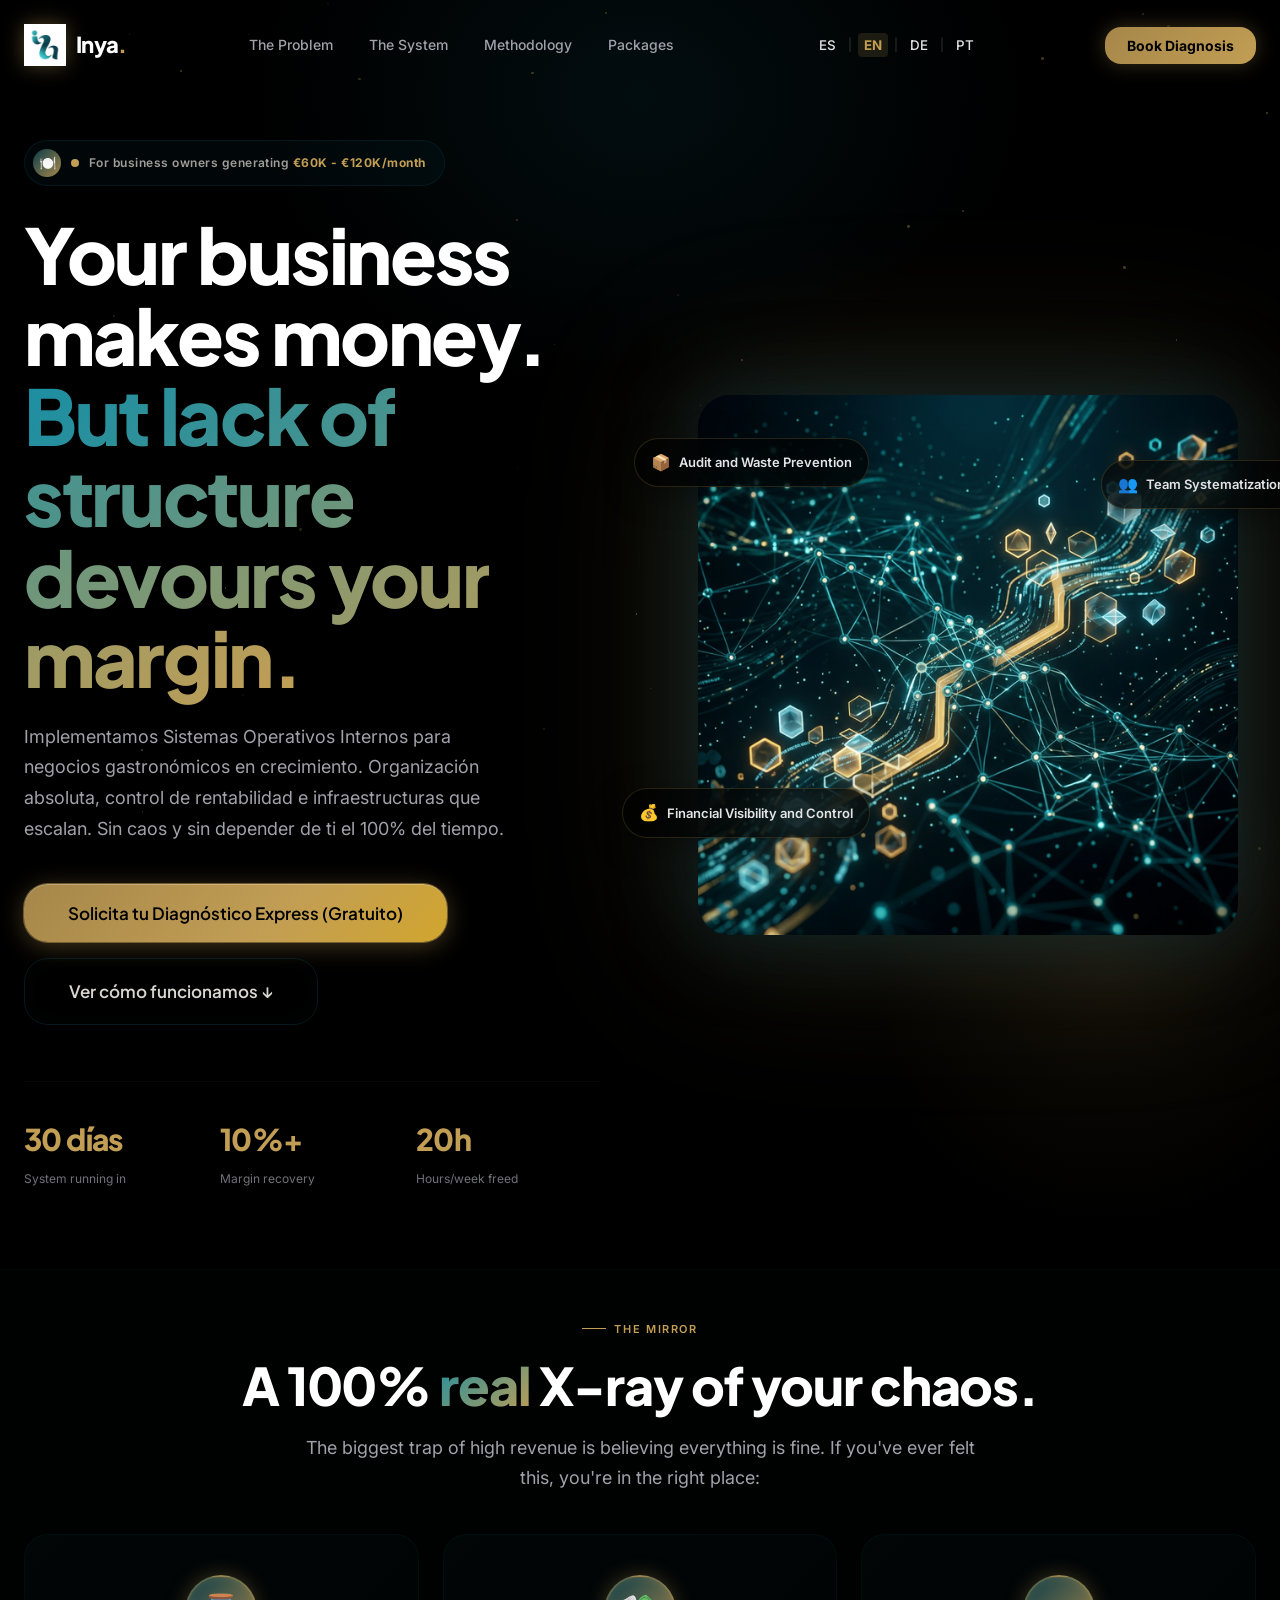
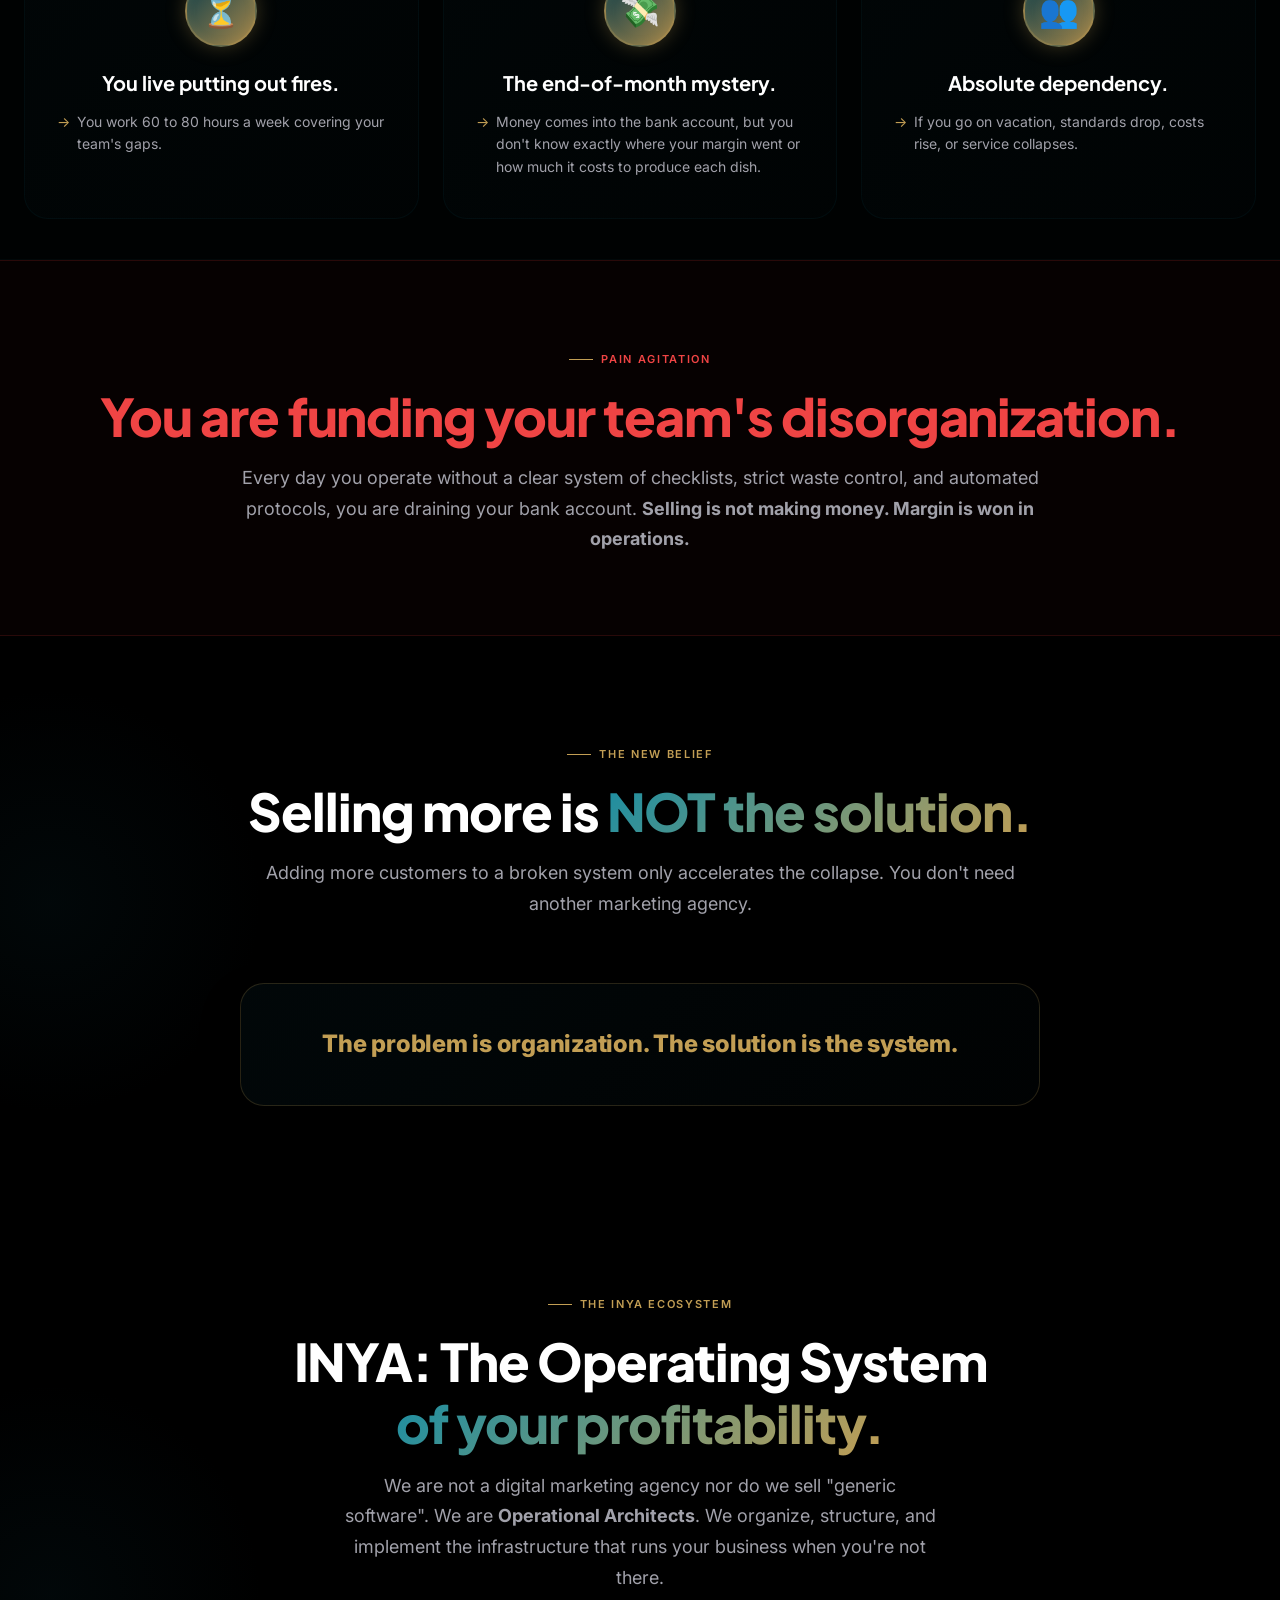
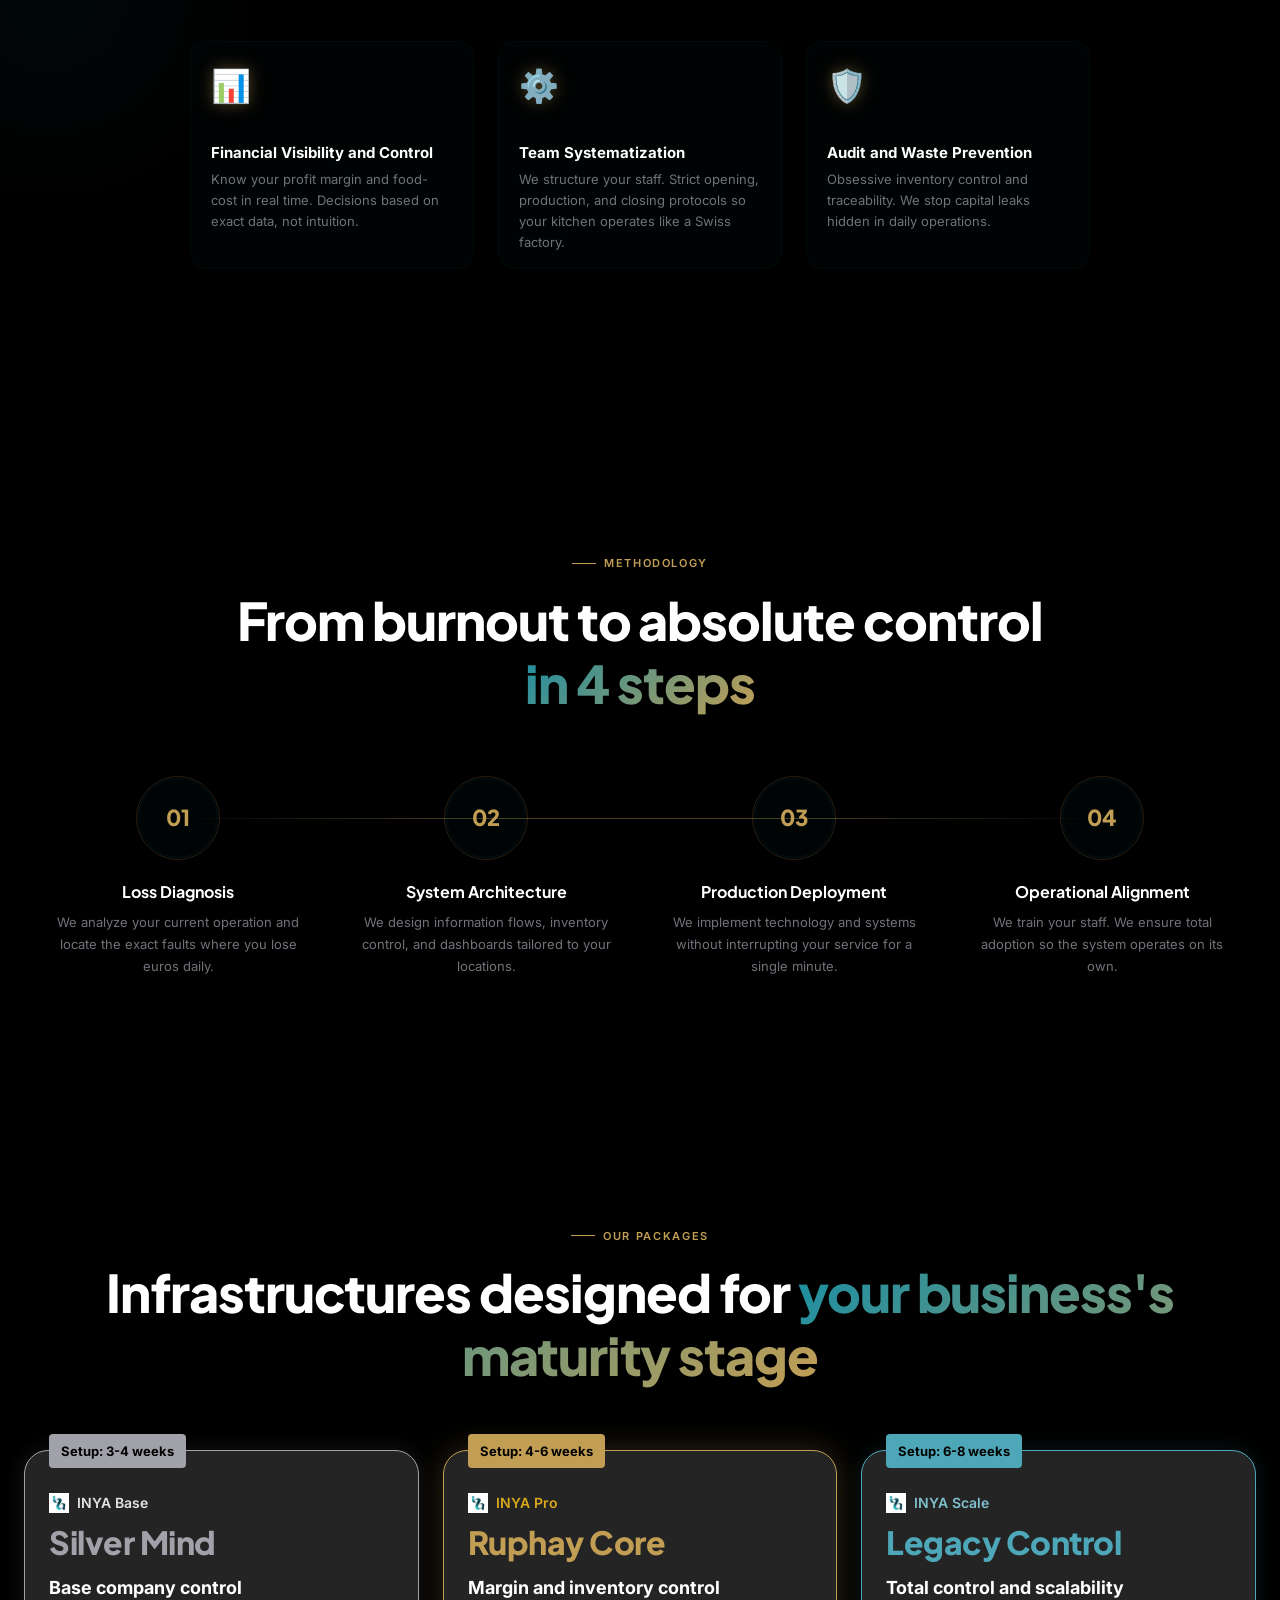
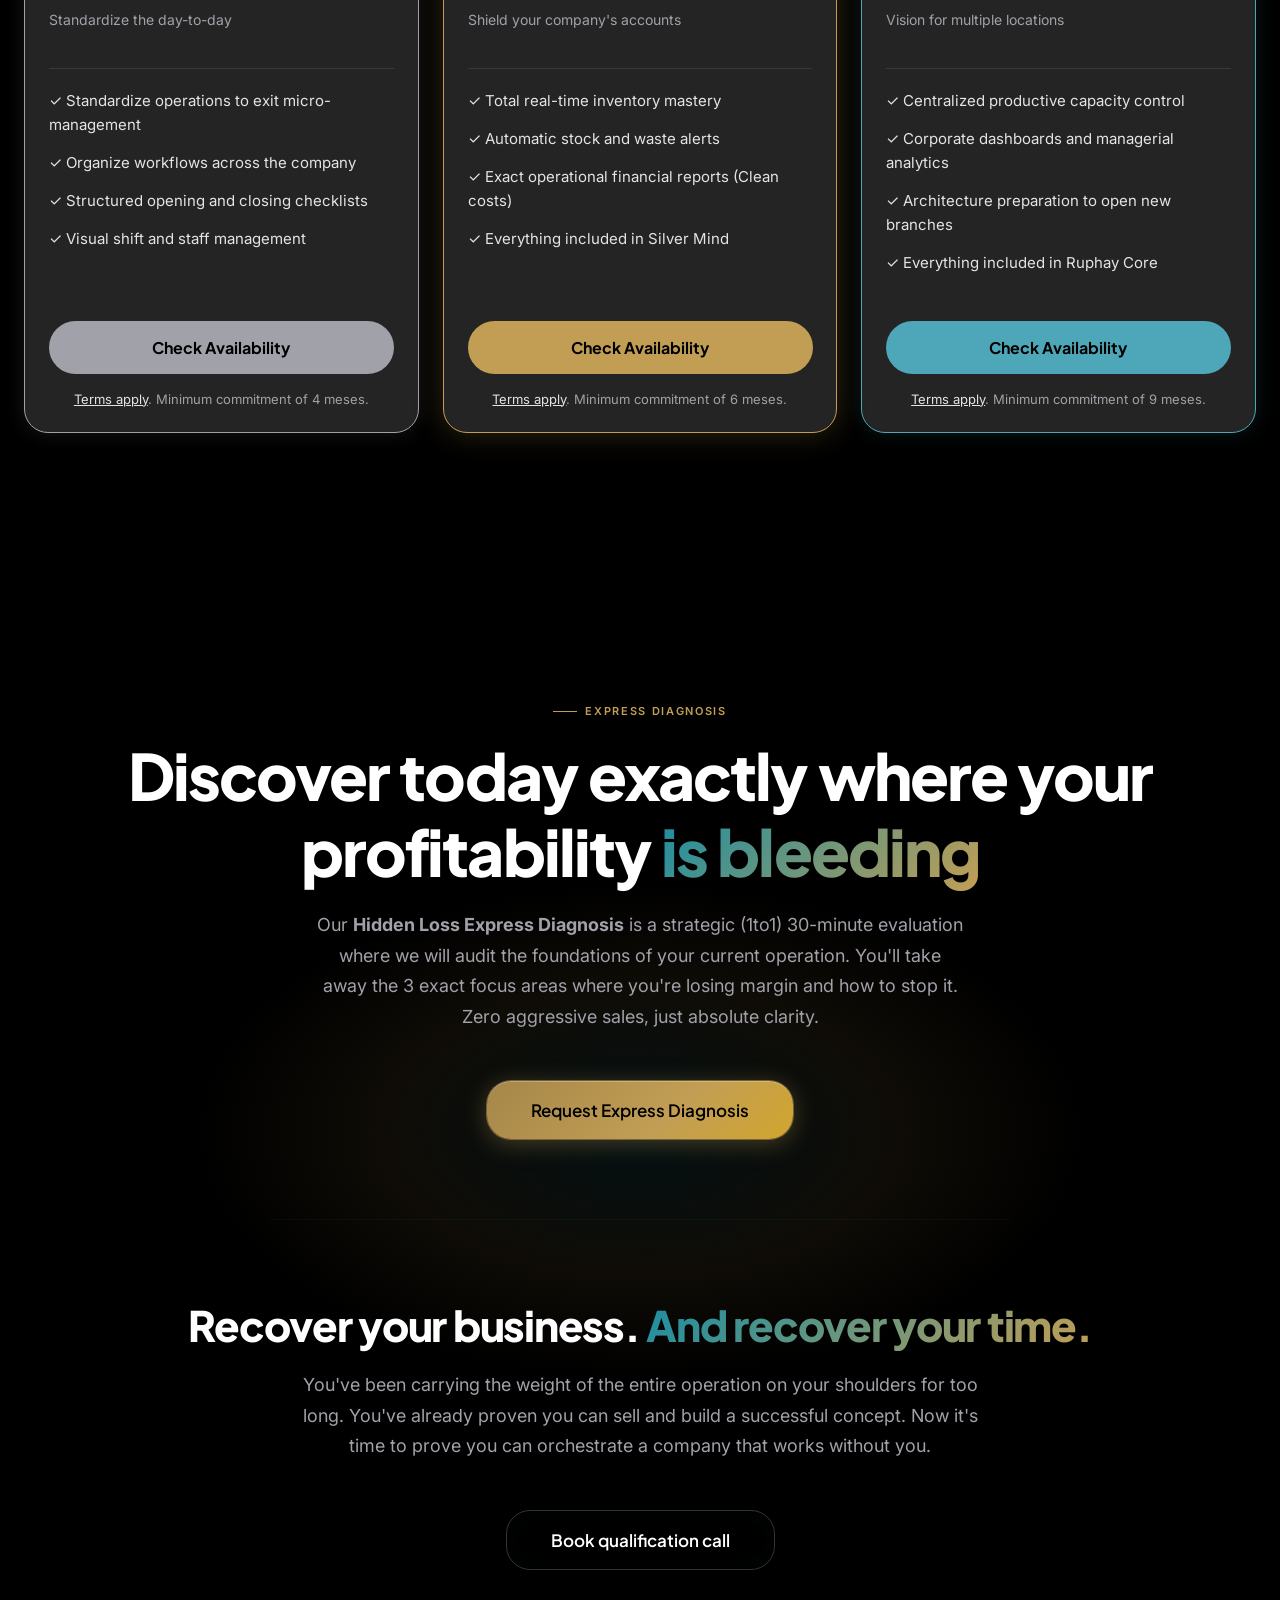
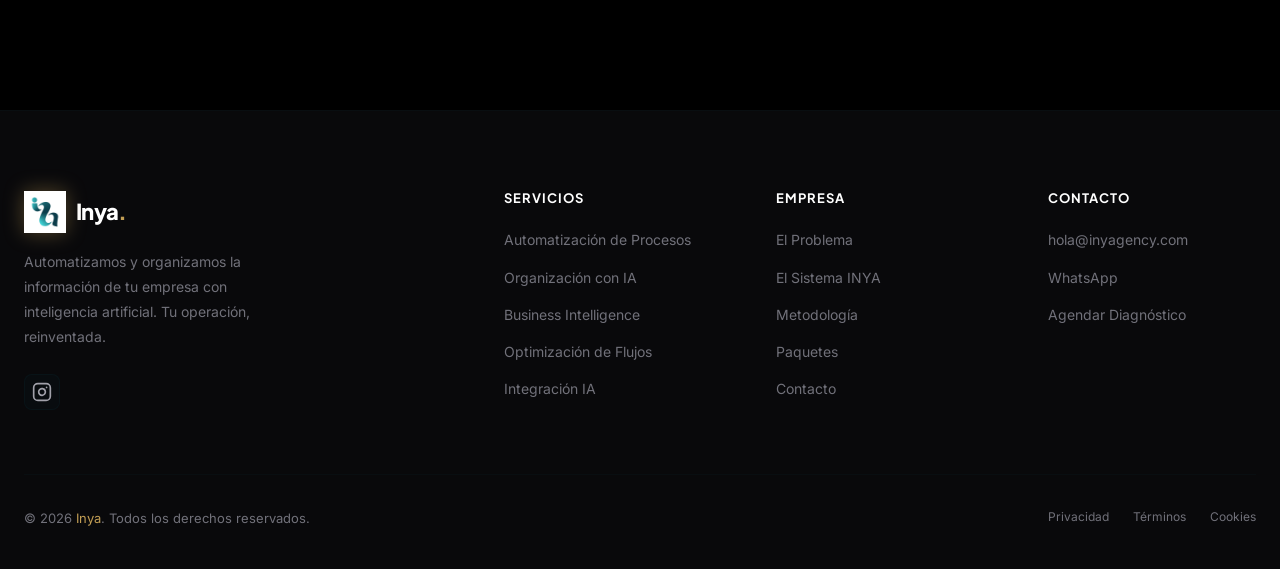
==== index.html @ a040e2f2 "Add files via upload" ====
<!DOCTYPE html>
<html lang="es">

<head>
  <meta charset="UTF-8" />
  <meta name="viewport" content="width=device-width, initial-scale=1.0" />
  <meta name="description"
    content="INYA — Sistemas operativos para negocios gastronómicos independientes en crecimiento. Control del margen, inventario y operación para restaurantes, dark kitchens y pequeñas fábricas gastronómicas." />
  <meta name="keywords"
    content="sistemas operativos, restaurante, dark kitchen, control de margen, inventario, operación gastronómica, INYA" />
  <title>INYA — Sistemas Operativos para Negocios Gastronómicos</title>

  <!-- Preconnect fonts -->
  <link rel="preconnect" href="https://fonts.googleapis.com" />
  <link rel="preconnect" href="https://fonts.gstatic.com" crossorigin />
  <link rel="stylesheet" href="styles.css" />

  <!-- Favicon placeholder -->
  <link rel="icon" href="images/logo.png" type="image/png" />
  <script src="translations.js"></script>
</head>

<body>

  <!-- ============================================================
       PARTICLES CONTAINER
       ============================================================ -->
  <div class="particles-container" id="particles" aria-hidden="true"></div>

  <!-- ============================================================
       NAVBAR
       ============================================================ -->
  <nav class="navbar" id="navbar" role="navigation" aria-label="Navegación principal">
    <div class="container nav-inner">

      <!-- Logo -->
      <a href="#hero" class="nav-logo" aria-label="Inya inicio">
        <img src="images/logo.png" alt="Inya logo" height="42" />
        <span class="nav-logo-text">Inya<span>.</span></span>
      </a>

      <!-- Desktop links -->
      <ul class="nav-links" role="list">
        <li><a href="#para-quien" class="nav-link" data-i18n="nav_problem">El Problema</a></li>
        <li><a href="#solucion" class="nav-link" data-i18n="nav_system">El Sistema</a></li>
        <li><a href="#proceso" class="nav-link" data-i18n="nav_method">Metodología</a></li>
        <li><a href="#servicios" class="nav-link" data-i18n="nav_packs">Paquetes</a></li>
      </ul>

      <!-- Language Toggle -->
      <div class="lang-toggle" id="langToggle" aria-label="Cambiar idioma">
        <button class="lang-btn active" id="lang-es" onclick="setLang('es')">ES</button>
        <span class="lang-sep">|</span>
        <button class="lang-btn" id="lang-en" onclick="setLang('en')">EN</button>
        <span class="lang-sep">|</span>
        <button class="lang-btn" id="lang-de" onclick="setLang('de')">DE</button>
        <span class="lang-sep">|</span>
        <button class="lang-btn" id="lang-pt" onclick="setLang('pt')">PT</button>
      </div>

      <button onclick="openModal()" class="nav-cta" id="nav-cta-btn" data-i18n="nav_cta">Agendar Diagnóstico</button>

      <!-- Hamburger -->
      <button class="hamburger" id="hamburger" aria-label="Abrir menú" aria-expanded="false">
        <span></span>
        <span></span>
        <span></span>
      </button>

    </div>
  </nav>

  <!-- Mobile menu -->
  <div class="mobile-menu" id="mobileMenu" role="dialog" aria-label="Menú móvil">
    <a href="#para-quien" class="nav-link" onclick="closeMobileMenu()" data-i18n="nav_problem">El Problema</a>
    <a href="#solucion" class="nav-link" onclick="closeMobileMenu()" data-i18n="nav_system">El Sistema</a>
    <a href="#proceso" class="nav-link" onclick="closeMobileMenu()" data-i18n="nav_method">Metodología</a>
    <a href="#servicios" class="nav-link" onclick="closeMobileMenu()" data-i18n="nav_packs">Paquetes</a>
    <div class="lang-toggle-mobile" style="display: flex; gap: 10px; margin-bottom: 20px;">
        <button class="lang-btn active" onclick="setLang('es')">ES</button>
        <button class="lang-btn" onclick="setLang('en')">EN</button>
        <button class="lang-btn" onclick="setLang('de')">DE</button>
        <button class="lang-btn" onclick="setLang('pt')">PT</button>
    </div>
    <a href="#contacto" class="btn btn-primary btn-lg" onclick="closeMobileMenu()" data-i18n="nav_cta">Agendar Diagnóstico</a>
  </div>

  <!-- ============================================================
       HERO SECTION
       ============================================================ -->
  <section class="hero" id="hero" aria-label="Sección principal">
    <div class="container">
      <div class="hero-grid">

        <!-- Left: copy -->
        <div class="hero-content">

          <!-- Badge -->
          <div class="hero-badge">
            <span class="hero-badge-icon">🍽️</span>
            <span class="hero-badge-dot"></span>
            <span class="hero-badge-text" data-i18n="hero_badge">Para dueños de empresas facturando <strong>60K€ - 120K€/mes</strong></span>
          </div>

          <!-- Title -->
          <h1 class="hero-title" data-i18n="hero_title">
            Tu empresa factura bien.<br />
            <span class="gradient-text">Pero la falta de estructura se devora tu margen.</span>
          </h1>

          <!-- Subtitle -->
          <p class="hero-subtitle" data-i18n="hero_subtitle">
            Implementamos Sistemas Operativos Internos para negocios gastronómicos en crecimiento. Organización absoluta, control de rentabilidad e infraestructuras que escalan. Sin caos y sin depender de ti el 100% del tiempo.
          </p>

          <!-- CTAs -->
          <div class="hero-cta-group">
            <button onclick="openModal()" class="btn btn-primary btn-lg" id="hero-cta-main" data-i18n="hero_cta_main">
              Solicita tu Diagnóstico Express (Gratuito)
            </button>
            <a href="#proceso" class="btn btn-outline btn-lg" id="hero-cta-sec" data-i18n="hero_cta_sec">
              Ver cómo funcionamos ↓
            </a>
          </div>

          <!-- Stats -->
          <div class="hero-stats">
            <div class="hero-stat">
              <span class="hero-stat-value">
                <span class="counter" data-target="30">0</span><span> días</span>
              </span>
              <span class="hero-stat-label" data-i18n="stat_1">Sistema funcionando</span>
            </div>
            <div class="hero-stat">
              <span class="hero-stat-value">
                <span class="counter" data-target="10">0</span><span class="accent">%+</span>
              </span>
              <span class="hero-stat-label" data-i18n="stat_2">Recuperación de margen</span>
            </div>
            <div class="hero-stat">
              <span class="hero-stat-value">
                <span class="counter" data-target="20">0</span><span>h</span>
              </span>
              <span class="hero-stat-label" data-i18n="stat_3">Horas/semana liberadas</span>
            </div>
          </div>

        </div>

        <!-- Right: visual -->
        <div class="hero-visual" aria-hidden="true">
          <div class="orbit-ring">
            <div class="orbit-dot"></div>
          </div>
          <img src="images/hero_visual.png" alt="INYA sistemas gastronómicos" class="hero-img" width="540" height="540" />
          <!-- Floating chips -->
          <div class="hero-chip chip-1">
            <span class="hero-chip-icon">📦</span>
            <span data-i18n="sol_feat_3_title">Auditoría y Freno de Mermas</span>
          </div>
          <div class="hero-chip chip-2">
            <span class="hero-chip-icon">💰</span>
            <span data-i18n="sol_feat_1_title">Visibilidad y Control Financiero</span>
          </div>
          <div class="hero-chip chip-3">
            <span class="hero-chip-icon">👥</span>
            <span data-i18n="sol_feat_2_title">Sistematización de Equipos</span>
          </div>
        </div>

      </div>
    </div>
  </section>

  <!-- ============================================================
       EL ESPEJO (Problema Real)
       ============================================================ -->
  <section class="proof-strip para-quien" id="para-quien" aria-label="El problema real">
    <div class="container">
      <div class="section-header reveal" style="margin-bottom:2rem">
        <span class="section-label" data-i18n="problem_label">El Espejo</span>
        <h2 class="section-title" data-i18n="problem_title">La radiografía de tu caos 100% <span class="gradient-text">real.</span></h2>
        <p class="section-subtitle" style="margin: 0 auto; max-width: 700px;" data-i18n="problem_desc">
          La mayor trampa de tener ingresos altos es creer que todo va bien. Si alguna vez has sentido esto, estás en el lugar correcto:
        </p>
      </div>
      <div class="who-grid">
        <div class="who-card reveal">
          <div class="who-card-icon">⏳</div>
          <h3 data-i18n="problem_bullet_1_title">Vives apagando incendios.</h3>
          <ul class="who-list">
            <li data-i18n="problem_bullet_1_desc">Trabajas entre 60 y 80 horas semanales cubriendo los huecos de tu equipo.</li>
          </ul>
        </div>
        <div class="who-card reveal">
          <div class="who-card-icon">💸</div>
          <h3 data-i18n="problem_bullet_2_title">El misterio de fin de mes.</h3>
          <ul class="who-list">
            <li data-i18n="problem_bullet_2_desc">La cuenta del banco entra dinero, pero no sabes exactamente dónde quedó tu margen o cuánto te cuesta producir cada plato.</li>
          </ul>
        </div>
        <div class="who-card reveal">
          <div class="who-card-icon">👥</div>
          <h3 data-i18n="problem_bullet_3_title">Dependencia absoluta.</h3>
          <ul class="who-list">
            <li data-i18n="problem_bullet_3_desc">Si te vas de vacaciones, el estándar cae, los costes suben o el servicio colapsa.</li>
          </ul>
        </div>
      </div>
    </div>
  </section>

  <!-- ============================================================
       AGITACIÓN DEL DOLOR
       ============================================================ -->
  <section class="proof-strip" style="background: rgba(40,10,10,0.15); border-top: 1px solid rgba(180,40,40,0.2); border-bottom: 1px solid rgba(180,40,40,0.2); padding: 80px 0;" aria-label="El costo del caos">
    <div class="container">
      <div class="section-header reveal" style="margin-bottom:0">
        <span class="section-label" style="color: #ef4444; border-color: #ef4444;" data-i18n="agitation_label">Agitación del Dolor</span>
        <h2 class="section-title" style="color: #ef4444;" data-i18n="agitation_title">Estás financiando la desorganización de tu equipo.</h2>
        <p class="section-subtitle" style="margin: 0 auto; max-width: 800px; color: var(--text-tertiary);" data-i18n="agitation_desc">
          Cada día que operas sin un sistema claro de check-lists, sin control estricto de mermas y sin protocolos automatizados, estás drenando tu cuenta bancaria. <strong>Vender no es ganar dinero. El margen se gana en la operación.</strong>
        </p>
      </div>
    </div>
  </section>

  <!-- ============================================================
       LA NUEVA CREENCIA
       ============================================================ -->
  <section class="about" style="padding: 100px 0 60px;" aria-label="El cambio de paradigma">
    <div class="container">
      <div class="section-header reveal">
        <span class="section-label" data-i18n="belief_label">La Nueva Creencia</span>
        <h2 class="section-title" data-i18n="belief_title">Vender más <span class="gradient-text">NO es la solución.</span></h2>
        <p class="section-subtitle" style="margin: 0 auto; max-width: 800px;" data-i18n="belief_desc">
          Añadir más clientes a un sistema roto solo acelera el colapso. No necesitas otra agencia de marketing.
        </p>
      </div>
      <div class="reveal" style="background: linear-gradient(135deg, rgba(var(--primary-rgb), 0.12) 0%, rgba(var(--primary-rgb), 0.04) 100%); border: 1px solid rgba(var(--gold-rgb), 0.2); border-radius: var(--radius-lg); padding: 40px; text-align: center; max-width: 800px; margin: 0 auto; box-shadow: 0 20px 40px rgba(0,0,0,0.3);">
        <p style="font-size: 24px; font-weight: 800; color: var(--gold-500); letter-spacing: -0.01em;" data-i18n="belief_highlight">El problema es la organización. La solución es el sistema.</p>
      </div>
    </div>
  </section>

  <!-- ============================================================
       LA SOLUCIÓN (INYA)
       ============================================================ -->
  <section class="about" id="solucion" aria-label="Nuestra solución">
    <div class="container">
      <div class="about-grid" style="grid-template-columns: 1fr;">
        <div class="about-content" style="max-width: 900px; margin: 0 auto; text-align: center;">
          <span class="section-label reveal" style="justify-content: center;" data-i18n="sol_label">El Ecosistema Inya</span>
          <h2 class="section-title reveal" data-i18n="sol_title">INYA: El Sistema Operativo<br><span class="gradient-text">de tu rentabilidad.</span></h2>
          <p class="section-subtitle reveal" style="margin: 0 auto 48px;" data-i18n="sol_sub">
            No somos una agencia de marketing digital ni vendemos "software genérico". Somos <strong>Arquitectos Operativos</strong>. Organizamos, estructuramos e implementamos la infraestructura que dirige tu negocio cuando tú no estás.
          </p>

          <div class="about-features reveal">
            <div class="about-feature" style="flex-direction: column; align-items: flex-start; justify-content: flex-start;">
              <span class="about-feature-icon" style="font-size: 32px; margin-bottom: 12px;">📊</span>
              <div>
                <span class="about-feature-title" data-i18n="sol_feat_1_title">Visibilidad y Control Financiero</span>
                <span class="about-feature-text" data-i18n="sol_feat_1_desc">Conoce tu margen de rentabilidad y costes de food-cost en tiempo real. Decisiones basadas en datos exactos, no en intuición.</span>
              </div>
            </div>
            <div class="about-feature" style="flex-direction: column; align-items: flex-start; justify-content: flex-start;">
              <span class="about-feature-icon" style="font-size: 32px; margin-bottom: 12px;">⚙️</span>
              <div>
                <span class="about-feature-title" data-i18n="sol_feat_2_title">Sistematización de Equipos</span>
                <span class="about-feature-text" data-i18n="sol_feat_2_desc">Estructuramos a tu personal. Protocolos estrictos de apertura, producción y cierre para que tu cocina opere como una fábrica Suiza.</span>
              </div>
            </div>
            <div class="about-feature" style="flex-direction: column; align-items: flex-start; justify-content: flex-start;">
              <span class="about-feature-icon" style="font-size: 32px; margin-bottom: 12px;">🛡️</span>
              <div>
                <span class="about-feature-title" data-i18n="sol_feat_3_title">Auditoría y Freno de Mermas</span>
                <span class="about-feature-text" data-i18n="sol_feat_3_desc">Control obsesivo de inventarios y trazabilidad. Detenemos las fugas de capital ocultas en la operativa diaria.</span>
              </div>
            </div>
          </div>
        </div>
      </div>
    </div>
  </section>

  <!-- ============================================================
       PROCESS — How It Works
       ============================================================ -->
  <section class="process-section" id="proceso" aria-label="Nuestro proceso">
    <div class="container">
      <div class="section-header reveal">
        <span class="section-label" data-i18n="meth_label">Metodología</span>
        <h2 class="section-title" data-i18n="meth_title">Del desgaste al control absoluto<br /><span class="gradient-text">en 4 pasos</span></h2>
      </div>

      <div class="process-steps">
        <div class="process-step reveal">
          <div class="step-number">01</div>
          <h3 class="step-title" data-i18n="meth_step_1_title">Diagnóstico de Pérdida</h3>
          <p class="step-desc" data-i18n="meth_step_1_desc">Analizamos tu operación actual y localizamos las fallas exactas donde pierdes euros diarios.</p>
        </div>
        <div class="process-step reveal">
          <div class="step-number">02</div>
          <h3 class="step-title" data-i18n="meth_step_2_title">Arquitectura de Sistemas</h3>
          <p class="step-desc" data-i18n="meth_step_2_desc">Diseñamos los flujos de información, control de inventario y cuadros de mando adaptados a tus locales.</p>
        </div>
        <div class="process-step reveal">
          <div class="step-number">03</div>
          <h3 class="step-title" data-i18n="meth_step_3_title">Despliegue en Producción</h3>
          <p class="step-desc" data-i18n="meth_step_3_desc">Implementamos la tecnología y los sistemas sin interrumpir tu servicio ni un solo minuto.</p>
        </div>
        <div class="process-step reveal">
          <div class="step-number">04</div>
          <h3 class="step-title" data-i18n="meth_step_4_title">Alineamiento Operativo</h3>
          <p class="step-desc" data-i18n="meth_step_4_desc">Capacitamos a tu plantilla. Aseguramos adopción total para que el sistema opere por sí solo.</p>
        </div>
      </div>
    </div>
  </section>

  <!-- ============================================================
       NUESTROS PAQUETES (SERVICES)
       ============================================================ -->
  <section class="services" id="servicios" aria-label="Nuestros paquetes">
    <div class="container">
      <div class="section-header reveal">
        <span class="section-label" data-i18n="packs_label">Nuestros paquetes</span>
        <h2 class="section-title" data-i18n="packs_title">Infraestructuras diseñadas para <span class="gradient-text">la etapa de madurez de tu negocio</span></h2>
      </div>

      <div class="packages-grid spotify-pricing">
        <!-- Package 1: Silver Mind -->
        <div class="package-card spotify-card reveal" style="border-color: var(--text-tertiary); box-shadow: 0 0 20px rgba(161, 161, 170, 0.15);">
          <div class="spot-badge" style="background-color: var(--text-tertiary); color: #000;" data-i18n="pack_1_setup">Setup: 3-4 semanas</div>
          <div class="spot-header">
            <div class="spot-brand"><img src="images/logo.png" alt="Inya" width="20"> <span style="color: var(--text-secondary);">INYA Base</span></div>
            <h3 class="spot-title" style="color: var(--text-tertiary);" data-i18n="pack_1_name">Silver Mind</h3>
            <p class="spot-price" data-i18n="pack_1_price">Control base de la empresa</p>
            <p class="spot-subprice" data-i18n="pack_1_subprice">Estandariza el día a día</p>
          </div>
          <hr class="spot-divider">
          <ul class="spot-features">
            <li data-i18n="pack_1_feat_1">✓ Estandariza la operativa para salir del control micro</li>
            <li data-i18n="pack_1_feat_2">✓ Organización de flujos de trabajo en toda la empresa</li>
            <li data-i18n="pack_1_feat_3">✓ Checklists estructurados de apertura y cierre</li>
            <li data-i18n="pack_1_feat_4">✓ Gestión visual de turnos y personal</li>
          </ul>
          <button onclick="openModal()" class="btn spot-btn" style="background-color: var(--text-tertiary); color: #000;" data-i18n="pack_btn">Consultar Disponibilidad</button>
          <p class="spot-terms"><span data-i18n="pack_terms"><a href="legal.html" target="_blank">Se aplican términos</a>. Permanencia mínima de </span>4 meses.</p>
        </div>

        <!-- Package 2: Ruphay Core -->
        <div class="package-card spotify-card reveal spot-featured" style="border-color: var(--gold-500); box-shadow: 0 0 30px rgba(194, 158, 84, 0.25);">
          <div class="spot-badge" style="background-color: var(--gold-500); color: #000;" data-i18n="pack_2_setup">Setup: 4-6 semanas</div>
          <div class="spot-header">
            <div class="spot-brand"><img src="images/logo.png" alt="Inya" width="20"> <span style="color: var(--gold-400);">INYA Pro</span></div>
            <h3 class="spot-title" style="color: var(--gold-500);" data-i18n="pack_2_name">Ruphay Core</h3>
            <p class="spot-price" data-i18n="pack_2_price">Control de margen e inventario</p>
            <p class="spot-subprice" data-i18n="pack_2_subprice">Blinda las cuentas de tu empresa</p>
          </div>
          <hr class="spot-divider">
          <ul class="spot-features">
            <li data-i18n="pack_2_feat_1">✓ Dominio total de inventarios a tiempo real</li>
            <li data-i18n="pack_2_feat_2">✓ Alertas automáticas de stock y mermas</li>
            <li data-i18n="pack_2_feat_3">✓ Reportes financieros exactos operativos (Costos limpios)</li>
            <li data-i18n="pack_2_feat_4">✓ Todo lo incluido en Silver Mind</li>
          </ul>
          <button onclick="openModal()" class="btn spot-btn" style="background-color: var(--gold-500); color: #000;" data-i18n="pack_btn">Consultar Disponibilidad</button>
          <p class="spot-terms"><span data-i18n="pack_terms"><a href="legal.html" target="_blank">Se aplican términos</a>. Permanencia mínima de </span>6 meses.</p>
        </div>

        <!-- Package 3: Legacy Control -->
        <div class="package-card spotify-card reveal" style="border-color: var(--primary-300); box-shadow: 0 0 20px rgba(77, 167, 184, 0.15);">
          <div class="spot-badge" style="background-color: var(--primary-300); color: #000;" data-i18n="pack_3_setup">Setup: 6-8 semanas</div>
          <div class="spot-header">
            <div class="spot-brand"><img src="images/logo.png" alt="Inya" width="20"> <span style="color: var(--primary-200);">INYA Scale</span></div>
            <h3 class="spot-title" style="color: var(--primary-300);" data-i18n="pack_3_name">Legacy Control</h3>
            <p class="spot-price" data-i18n="pack_3_price">Control total y escalabilidad</p>
            <p class="spot-subprice" data-i18n="pack_3_subprice">Visión para múltiples locales</p>
          </div>
          <hr class="spot-divider">
          <ul class="spot-features">
            <li data-i18n="pack_3_feat_1">✓ Control centralizado de capacidad productiva</li>
            <li data-i18n="pack_3_feat_2">✓ Dashboards corporativos y análisis gerenciales</li>
            <li data-i18n="pack_3_feat_3">✓ Preparación de arquitectura para abrir nuevas filiales</li>
            <li data-i18n="pack_3_feat_4">✓ Todo lo incluido en Ruphay Core</li>
          </ul>
          <button onclick="openModal()" class="btn spot-btn" style="background-color: var(--primary-300); color: #000;" data-i18n="pack_btn">Consultar Disponibilidad</button>
          <p class="spot-terms"><span data-i18n="pack_terms"><a href="legal.html" target="_blank">Se aplican términos</a>. Permanencia mínima de </span>9 meses.</p>
        </div>
      </div>
    </div>
  </section>

  <!-- ============================================================
       LEAD MAGNET & CTA FINAL
       ============================================================ -->
  <section class="cta-final" id="contacto" aria-label="Sección de contacto">
    <div class="container">
      <span class="section-label reveal" style="justify-content:center" data-i18n="cta_label">Diagnóstico Express</span>
      <h2 class="cta-final-title reveal" data-i18n="cta_title_1">
        Descubre hoy mismo por dónde <span class="gradient-text">pierdes rentabilidad</span>
      </h2>
      <p class="cta-final-sub reveal" style="max-width: 650px;" data-i18n="cta_desc_1">
        Nuestro <strong>Diagnóstico Express de Pérdida Oculta</strong> es una evaluación estratégica (1to1) de 30 minutos donde auditaremos las bases de tu operativa actual. Te llevarás los 3 focos exactos donde estás perdiendo margen y cómo frenarlo. Cero venta agresiva, solo claridad absoluta.
      </p>
      <div class="btn-group reveal" style="margin-bottom: 80px;">
        <button onclick="openModal()" class="btn btn-primary btn-lg animate-pulse-glow" id="cta-main-btn" data-i18n="cta_btn_1">
          Solicitar Diagnóstico Express
        </button>
      </div>

      <hr style="border: none; border-top: 1px solid rgba(var(--primary-rgb), 0.15); margin: 0 auto 80px; width: 60%;" />

      <h2 class="cta-final-title reveal" style="font-size: clamp(28px, 4vw, 42px);" data-i18n="cta_title_2">
        Recupera tu empresa. <span class="gradient-text">Y recupera tu tiempo.</span>
      </h2>
      <p class="cta-final-sub reveal" style="max-width: 700px;" data-i18n="cta_desc_2">
        Llevas demasiado tiempo sosteniendo el peso de toda la operación sobre tus hombros. Ya demostraste que sabes vender y construir un concepto de éxito. Ahora toca demostrar que puedes orquestar una empresa que funcione sin ti.
      </p>
      <div class="btn-group reveal">
        <button onclick="openModal()" class="btn btn-outline btn-lg" style="color: #fff; border-color: rgba(255,255,255,0.2);" data-i18n="cta_btn_2">
          Agendar llamada de cualificación
        </button>
      </div>
    </div>
  </section>

  <!-- ============================================================
       FOOTER
       ============================================================ -->
  <footer class="footer" role="contentinfo">
    <div class="container">
      <div class="footer-main">

        <!-- Brand -->
        <div class="footer-brand">
          <a href="#hero" class="nav-logo" aria-label="Inya inicio">
            <img src="images/logo.png" alt="Inya" height="36" />
            <span class="nav-logo-text">Inya<span>.</span></span>
          </a>
          <p>
            Automatizamos y organizamos la información de tu empresa con
            inteligencia artificial. Tu operación, reinventada.
          </p>
          <nav class="social-links" aria-label="Redes sociales">
            <a href="https://www.instagram.com/inyagency/" target="_blank" rel="noopener" class="social-link instagram" aria-label="Instagram">
              <svg width="20" height="20" viewBox="0 0 24 24" fill="none" stroke="currentColor" stroke-width="2" stroke-linecap="round" stroke-linejoin="round">
                <rect x="2" y="2" width="20" height="20" rx="5" ry="5"></rect>
                <path d="M16 11.37A4 4 0 1 1 12.63 8 4 4 0 0 1 16 11.37z"></path>
                <line x1="17.5" y1="6.5" x2="17.51" y2="6.5"></line>
              </svg>
            </a>
          </nav>
        </div>

        <!-- Services -->
        <div class="footer-col">
          <h4>Servicios</h4>
          <ul>
            <li><a href="#servicios">Automatización de Procesos</a></li>
            <li><a href="#servicios">Organización con IA</a></li>
            <li><a href="#servicios">Business Intelligence</a></li>
            <li><a href="#servicios">Optimización de Flujos</a></li>
            <li><a href="#servicios">Integración IA</a></li>
          </ul>
        </div>

        <!-- Company -->
        <div class="footer-col">
          <h4>Empresa</h4>
          <ul>
            <li><a href="#para-quien">El Problema</a></li>
            <li><a href="#solucion">El Sistema INYA</a></li>
            <li><a href="#proceso">Metodología</a></li>
            <li><a href="#servicios">Paquetes</a></li>
            <li><a href="#contacto">Contacto</a></li>
          </ul>
        </div>

        <!-- Contact -->
        <div class="footer-col">
          <h4>Contacto</h4>
          <ul>
            <li><a href="mailto:hola@inyagency.com">hola@inyagency.com</a></li>
            <li><a href="https://wa.me/351930946625">WhatsApp</a></li>
            <li><a href="#contacto">Agendar Diagnóstico</a></li>
          </ul>
        </div>

      </div>

      <div class="footer-bottom">
        <p>© 2026 <span>Inya</span>. Todos los derechos reservados.</p>
        <nav class="footer-legal" aria-label="Legal">
          <a href="legal.html" target="_blank">Privacidad</a>
          <a href="legal.html" target="_blank">Términos</a>
          <a href="legal.html" target="_blank">Cookies</a>
        </nav>
      </div>

    </div>
  </footer>
  <!-- ============================================================
       CONTACT FORM MODAL
       ============================================================ -->
  <div class="modal-overlay" id="contactModal" role="dialog" aria-modal="true" aria-labelledby="modalTitle">
    <div class="modal-box">

      <!-- Close button -->
      <button class="modal-close" id="modalClose" aria-label="Cerrar formulario" onclick="closeModal()">
        <svg width="20" height="20" viewBox="0 0 24 24" fill="none" stroke="currentColor" stroke-width="2.5" stroke-linecap="round">
          <line x1="18" y1="6" x2="6" y2="18"/><line x1="6" y1="6" x2="18" y2="18"/>
        </svg>
      </button>

      <!-- Header -->
      <div class="modal-header">
        <div class="modal-icon">🔍</div>
        <h2 class="modal-title" id="modalTitle" data-i18n="modal_title">Diagnóstico Express</h2>
        <p class="modal-subtitle" data-i18n="modal_sub">Descubre hoy mismo dónde se fuga tu dinero. Sin compromiso.</p>
      </div>

      <!-- Form -->
      <form class="modal-form" id="contactForm" novalidate>

        <!-- Nombre -->
        <div class="form-group">
          <label for="fieldName" class="form-label" data-i18n="modal_name">Tu Nombre <span class="required">*</span></label>
          <div class="input-wrapper">
            <span class="input-icon">👤</span>
            <input type="text" id="fieldName" name="name" class="form-input" placeholder="Nombre completo" autocomplete="name" required />
          </div>
          <span class="form-error" id="errorName"></span>
        </div>

        <!-- Empresa -->
        <div class="form-group">
          <label for="fieldCompany" class="form-label" data-i18n="modal_company">Nombre de la empresa <span class="required">*</span></label>
          <div class="input-wrapper">
            <span class="input-icon">🏢</span>
            <input type="text" id="fieldCompany" name="company" class="form-input" placeholder="Tu empresa" autocomplete="organization" required />
          </div>
          <span class="form-error" id="errorCompany"></span>
        </div>

        <!-- Facturación -->
        <div class="form-group">
          <label for="fieldRevenue" class="form-label" data-i18n="modal_revenue">Facturación mensual aproximada <span class="required">*</span></label>
          <div class="input-wrapper" style="position: relative;">
            <span class="input-icon">💶</span>
            <select id="fieldRevenue" name="revenue" class="form-input" style="appearance: none; background-color: transparent; padding-left: 48px; border: 1px solid rgba(255,255,255,0.1); border-radius: var(--radius-md); width: 100%; height: 50px; color: var(--text-primary);" required>
              <option value="" disabled selected style="color: #000;" data-i18n="modal_opt_1">Selecciona una opción</option>
              <option value="Menos de 60K" style="color: #000;" data-i18n="modal_opt_2">Menos de 60K €</option>
              <option value="60K - 120K" style="color: #000;" data-i18n="modal_opt_3">Entre 60K y 120K €</option>
              <option value="Más de 120K" style="color: #000;" data-i18n="modal_opt_4">Más de 120K €</option>
            </select>
            <div style="position: absolute; right: 16px; top: 50%; transform: translateY(-50%); pointer-events: none; color: var(--text-tertiary);">▼</div>
          </div>
          <span class="form-error" id="errorRevenue"></span>
        </div>

        <!-- Mensaje -->
        <div class="form-group">
          <label for="fieldMessage" class="form-label" data-i18n="modal_frust">Tu mayor frustración operativa <span class="required">*</span></label>
          <div class="input-wrapper textarea-wrapper">
            <span class="input-icon textarea-icon">💬</span>
            <textarea id="fieldMessage" name="message" class="form-input form-textarea" placeholder="Ej: No sé dónde está mi margen, trabajo 80h a la semana..." rows="3" required></textarea>
          </div>
          <span class="form-error" id="errorMessage"></span>
        </div>

        <!-- Terms -->
        <div class="form-group form-check">
          <label class="checkbox-label" for="fieldTerms">
            <input type="checkbox" id="fieldTerms" name="terms" class="checkbox-input" required />
            <span class="checkbox-custom"></span>
            <span class="checkbox-text">
              Acepto los <a href="legal.html" target="_blank" class="terms-link">Términos y Condiciones</a>
              y la <a href="legal.html" target="_blank" class="terms-link">Política de Privacidad</a> de Inya.
            </span>
          </label>
          <span class="form-error" id="errorTerms"></span>
        </div>

        <!-- Submit -->
        <button type="submit" class="btn btn-primary btn-full" id="formSubmitBtn">
          <span class="btn-text" data-i18n="modal_btn">Solicitar Diagnóstico →</span>
          <span class="btn-loading" style="display:none" data-i18n="modal_btn_loading">⏳ Procesando...</span>
        </button>

      </form>

      <!-- Success state -->
      <div class="modal-success" id="modalSuccess" style="display:none">
        <div class="success-icon">✅</div>
        <h3 class="success-title">¡Solicitud enviada!</h3>
        <p class="success-text">
          Hemos recibido tu solicitud. Te contactaremos en menos de 24 horas
          al correo y teléfono proporcionados.
        </p>
        <button onclick="closeModal()" class="btn btn-outline" style="margin-top:24px">
          Cerrar
        </button>
      </div>

    </div>
  </div>

  <script src="script.js"></script>
</body>

</html>
---- styles.css ----
/* ============================================================
   INYA — Dark Luxury Design System
   Colors: Midnight Teal | Amber Gold | Ash Gray
   ============================================================ */

@import url('https://fonts.googleapis.com/css2?family=Plus+Jakarta+Sans:wght@400;500;600;700;800&family=Inter:wght@400;500;600&family=JetBrains+Mono:wght@400;500&display=swap');

/* ---- ROOT VARIABLES ---------------------------------------- */
:root {
  /* Backgrounds */
  --bg-primary:   #000000;
  --bg-secondary: #09090B;
  --bg-tertiary:  #111215;
  --bg-card:      #18181B;

  /* Primary — Midnight Teal scale */
  --primary-50:  #E6F2F4;
  --primary-100: #B3D9E0;
  --primary-200: #80C0CC;
  --primary-300: #4DA7B8;
  --primary-400: #1A8EA3;
  --primary-500: #0B3C49;   /* BASE */
  --primary-600: #093240;
  --primary-700: #072836;
  --primary-800: #051E2B;
  --primary-900: #031421;

  /* Secondary — Amber Gold */
  --gold-50:  #FBF5E6;
  --gold-100: #F5E2B3;
  --gold-200: #ECCF80;
  --gold-300: #E3BC4D;
  --gold-400: #D9A91A;
  --gold-500: #C29E54;      /* BASE */
  --gold-600: #A6874A;
  --gold-700: #8A7040;
  --gold-800: #6E5936;
  --gold-900: #52422C;

  /* Gray / Ash */
  --ash:      #DAD7D2;
  --ash-dim:  #A09D98;

  /* Texts */
  --text-primary:    #FFFFFF;
  --text-secondary:  #E4E4E7;
  --text-tertiary:   #A1A1AA;
  --text-quaternary: #71717A;

  /* Semantic */
  --success: #22C55E;
  --info:    #3B82F6;
  --warning: #F59E0B;

  /* RGB helpers */
  --primary-rgb: 11, 60, 73;
  --gold-rgb:    194, 158, 84;

  /* Misc */
  --radius-sm: 8px;
  --radius-md: 16px;
  --radius-lg: 24px;
  --radius-xl: 32px;
  --radius-full: 9999px;

  --transition-fast: 0.2s cubic-bezier(0.4, 0, 0.2, 1);
  --transition-base: 0.4s cubic-bezier(0.4, 0, 0.2, 1);
  --transition-slow: 0.8s cubic-bezier(0.16, 1, 0.3, 1);
}

/* ---- RESET ------------------------------------------------- */
*, *::before, *::after {
  margin: 0; padding: 0; box-sizing: border-box;
}

html {
  scroll-behavior: smooth;
  -webkit-font-smoothing: antialiased;
}

body {
  font-family: 'Inter', sans-serif;
  background: var(--bg-primary);
  color: var(--text-secondary);
  overflow-x: hidden;
  line-height: 1.7;
}

img { max-width: 100%; display: block; }
a  { text-decoration: none; color: inherit; }
ul { list-style: none; }
button { cursor: pointer; border: none; background: none; font-family: inherit; }

/* ---- TYPOGRAPHY -------------------------------------------- */
.font-display { font-family: 'Plus Jakarta Sans', sans-serif; }
.font-mono    { font-family: 'JetBrains Mono', monospace; }

h1, h2, h3, h4, h5, h6 {
  font-family: 'Plus Jakarta Sans', sans-serif;
  color: var(--text-primary);
  line-height: 1.2;
}

.section-label {
  font-size: 11px;
  font-weight: 600;
  letter-spacing: 0.15em;
  text-transform: uppercase;
  color: var(--gold-500);
  display: inline-flex;
  align-items: center;
  gap: 8px;
  margin-bottom: 16px;
}

.section-label::before {
  content: '';
  width: 24px; height: 1px;
  background: var(--gold-500);
}

.section-title {
  font-size: clamp(32px, 5vw, 52px);
  font-weight: 800;
  letter-spacing: -0.02em;
  color: var(--text-primary);
  margin-bottom: 16px;
}

.section-subtitle {
  font-size: 18px;
  color: var(--text-tertiary);
  max-width: 600px;
  line-height: 1.7;
  margin-bottom: 48px;
}

.gradient-text {
  background: linear-gradient(135deg, var(--primary-400) 0%, var(--gold-500) 100%);
  -webkit-background-clip: text;
  -webkit-text-fill-color: transparent;
  background-clip: text;
}

/* ---- LAYOUT ----------------------------------------------- */
.container {
  max-width: 1280px;
  margin: 0 auto;
  padding: 0 24px;
}

@media (max-width: 768px) {
  .container {
    padding: 0 16px;
  }
}

.section-header {
  margin-bottom: 64px;
  text-align: center;
}

.section-header .section-label,
.section-header .section-subtitle {
  margin-left: auto;
  margin-right: auto;
}

/* ---- GLASS CARD -------------------------------------------- */
.glass-card {
  background: linear-gradient(
    135deg,
    rgba(var(--primary-rgb), 0.08) 0%,
    rgba(var(--primary-rgb), 0.04) 50%,
    rgba(var(--primary-rgb), 0.08) 100%
  );
  backdrop-filter: blur(24px) saturate(180%);
  -webkit-backdrop-filter: blur(24px) saturate(180%);
  border: 1px solid rgba(var(--primary-rgb), 0.18);
  border-radius: var(--radius-lg);
  padding: 32px;
  transition: all var(--transition-base);
}

.glass-card:hover {
  border-color: rgba(var(--gold-rgb), 0.30);
  box-shadow: 0 25px 50px -12px rgba(var(--primary-rgb), 0.35),
              0 0 0 1px rgba(var(--gold-rgb), 0.1);
  transform: translateY(-4px);
}

/* ---- BUTTONS ---------------------------------------------- */
.btn {
  display: inline-flex;
  align-items: center;
  justify-content: center;
  gap: 8px;
  font-family: 'Plus Jakarta Sans', sans-serif;
  font-weight: 600;
  font-size: 15px;
  padding: 14px 32px;
  border-radius: var(--radius-md);
  transition: all var(--transition-base);
  white-space: nowrap;
  will-change: transform;
}

.btn-primary {
  background: linear-gradient(
    135deg,
    var(--gold-600) 0%,
    var(--gold-500) 30%,
    var(--gold-400) 60%,
    var(--gold-500) 100%
  );
  background-size: 200% 200%;
  animation: gradient-shift 4s ease infinite;
  color: #000;
  box-shadow:
    0 0 0 1px rgba(var(--gold-rgb), 0.5),
    0 4px 24px rgba(var(--gold-rgb), 0.35),
    inset 0 1px 0 rgba(255,255,255,0.25);
}

.btn-primary:hover {
  transform: translateY(-2px) scale(1.02);
  filter: brightness(1.1);
  box-shadow:
    0 0 0 2px rgba(var(--gold-rgb), 0.8),
    0 8px 40px rgba(var(--gold-rgb), 0.5);
}

.btn-outline {
  background: transparent;
  color: var(--ash);
  border: 1px solid rgba(var(--primary-rgb), 0.4);
  box-shadow: inset 0 0 24px rgba(var(--primary-rgb), 0.06);
}

.btn-outline:hover {
  border-color: rgba(var(--gold-rgb), 0.5);
  color: var(--gold-500);
  transform: translateY(-2px);
  box-shadow: 0 4px 20px rgba(var(--gold-rgb), 0.15);
}

.btn-lg {
  padding: 18px 44px;
  font-size: 17px;
  border-radius: var(--radius-lg);
}

@media (max-width: 768px) {
  .btn-lg {
    padding: 14px 28px;
    font-size: 15px;
  }
}

/* ---- ANIMATIONS ------------------------------------------- */
@keyframes gradient-shift {
  0%, 100% { background-position: 0% 50%; }
  50%       { background-position: 100% 50%; }
}

@keyframes float {
  0%, 100% { transform: translateY(0)    rotate(0deg);  }
  25%       { transform: translateY(-20px) rotate(2deg);  }
  50%       { transform: translateY(-10px) rotate(-2deg); }
  75%       { transform: translateY(-30px) rotate(1deg);  }
}

@keyframes float-particle {
  0%, 100% { transform: translate(0,0);           opacity: 0.4; }
  25%       { transform: translate(100px,-100px);  opacity: 0.8; }
  50%       { transform: translate(-50px,-200px);  opacity: 0.6; }
  75%       { transform: translate(-100px,-100px); opacity: 0.8; }
}

@keyframes pulse-glow {
  0%, 100% {
    box-shadow: 0 0 0 1px rgba(var(--gold-rgb),.5),
                0 4px 24px rgba(var(--gold-rgb),.4),
                0 0 60px rgba(var(--gold-rgb),.3);
  }
  50% {
    box-shadow: 0 0 0 2px rgba(var(--gold-rgb),.8),
                0 8px 40px rgba(var(--gold-rgb),.6),
                0 0 80px rgba(var(--gold-rgb),.5);
  }
}

@keyframes fade-in-up {
  from { opacity: 0; transform: translateY(30px); }
  to   { opacity: 1; transform: translateY(0);   }
}

@keyframes scale-in {
  from { opacity: 0; transform: scale(0.85); }
  to   { opacity: 1; transform: scale(1);    }
}

@keyframes fade-in-rotate {
  from { opacity: 0; transform: rotate(-6deg) scale(0.9); }
  to   { opacity: 1; transform: rotate(0deg)  scale(1);   }
}

@keyframes shimmer {
  from { transform: translateX(-100%); }
  to   { transform: translateX(200%); }
}

@keyframes spin-slow {
  from { transform: rotate(0deg); }
  to   { transform: rotate(360deg); }
}

@keyframes orbit {
  from { transform: rotate(0deg) translateX(150px) rotate(0deg); }
  to   { transform: rotate(360deg) translateX(150px) rotate(-360deg); }
}

.animate-float      { animation: float 6s ease-in-out infinite; }
.animate-pulse-glow { animation: pulse-glow 3s ease-in-out infinite; }
.animate-spin-slow  { animation: spin-slow 20s linear infinite; }

/* ---- SCROLL REVEAL ----------------------------------------- */
.reveal {
  opacity: 0;
  transform: translateY(40px);
  transition: opacity 0.7s cubic-bezier(0.16,1,0.3,1),
              transform 0.7s cubic-bezier(0.16,1,0.3,1);
}
.reveal.revealed {
  opacity: 1;
  transform: translateY(0);
}

/* ============================================================
   NAVBAR
   ============================================================ */
.navbar {
  position: fixed;
  top: 0; left: 0; right: 0;
  z-index: 1000;
  padding: 24px 0;
  transition: all 0.35s ease;
}

.navbar.scrolled {
  background: rgba(0,0,0,0.82);
  backdrop-filter: blur(24px);
  border-bottom: 1px solid rgba(var(--primary-rgb), 0.15);
  box-shadow: 0 4px 32px rgba(0,0,0,0.5);
  padding: 14px 0;
}

.nav-inner {
  display: flex;
  align-items: center;
  justify-content: space-between;
  gap: 32px;
}

.nav-logo {
  display: flex;
  align-items: center;
  gap: 10px;
}

.nav-logo img {
  height: 42px;
  width: auto;
  filter: drop-shadow(0 0 10px rgba(var(--gold-rgb), 0.4));
}

.nav-logo-text {
  font-family: 'Plus Jakarta Sans', sans-serif;
  font-size: 22px;
  font-weight: 800;
  color: var(--text-primary);
  letter-spacing: -0.03em;
}

.nav-logo-text span { color: var(--gold-500); }

.nav-links {
  display: flex;
  align-items: center;
  gap: 8px;
}

.nav-link {
  position: relative;
  font-size: 14px;
  font-weight: 500;
  color: var(--text-tertiary);
  padding: 6px 14px;
  border-radius: var(--radius-sm);
  transition: color var(--transition-fast);
}

.nav-link::after {
  content: '';
  position: absolute;
  bottom: 0; left: 14px;
  width: 0; height: 2px;
  background: var(--gold-500);
  transition: width 0.3s ease;
  border-radius: 2px;
}

.nav-link:hover { color: var(--text-primary); }
.nav-link:hover::after { width: calc(100% - 28px); }

.nav-cta {
  background: linear-gradient(135deg, var(--gold-600) 0%, var(--gold-500) 100%);
  color: #000;
  font-size: 14px;
  font-weight: 700;
  padding: 10px 22px;
  border-radius: var(--radius-md);
  transition: all var(--transition-fast);
  box-shadow: 0 0 20px rgba(var(--gold-rgb), 0.3);
}

.nav-cta:hover {
  transform: translateY(-1px);
  box-shadow: 0 0 30px rgba(var(--gold-rgb), 0.5);
  filter: brightness(1.1);
}

/* Hamburger */
.hamburger {
  display: none;
  flex-direction: column;
  gap: 5px;
  padding: 8px;
  cursor: pointer;
}
.hamburger span {
  width: 24px; height: 2px;
  background: var(--text-secondary);
  border-radius: 2px;
  transition: all 0.3s ease;
}
.hamburger.active span:nth-child(1) { transform: rotate(45deg) translate(5px,5px); }
.hamburger.active span:nth-child(2) { opacity: 0; }
.hamburger.active span:nth-child(3) { transform: rotate(-45deg) translate(5px,-5px); }

/* Mobile menu */
.mobile-menu {
  display: none;
  position: fixed;
  top: 0; left: 0; right: 0; bottom: 0;
  background: rgba(0,0,0,0.97);
  backdrop-filter: blur(24px);
  z-index: 999;
  padding: 120px 32px 32px;
  flex-direction: column;
  gap: 32px;
}

.mobile-menu.open { display: flex; }

.mobile-menu .nav-link {
  font-size: 28px;
  font-weight: 700;
  color: var(--text-primary);
  padding: 12px 0;
  border-bottom: 1px solid rgba(var(--primary-rgb), 0.15);
}

.mobile-menu .nav-link::after { display: none; }

/* ============================================================
   HERO
   ============================================================ */
.hero {
  min-height: 100vh;
  display: flex;
  align-items: center;
  position: relative;
  overflow: hidden;
  padding: 140px 0 80px;
}

/* Radial glow background */
.hero::before {
  content: '';
  position: absolute;
  top: -20%; left: 50%;
  transform: translateX(-50%);
  width: 900px; height: 700px;
  background: radial-gradient(ellipse, rgba(var(--primary-rgb), 0.22) 0%, transparent 60%);
  pointer-events: none;
}

.hero::after {
  content: '';
  position: absolute;
  bottom: 0; right: -10%;
  width: 600px; height: 600px;
  background: radial-gradient(ellipse, rgba(var(--gold-rgb), 0.08) 0%, transparent 60%);
  pointer-events: none;
}

.hero-grid {
  display: grid;
  grid-template-columns: 1fr 1fr;
  gap: 80px;
  align-items: center;
  position: relative;
  z-index: 2;
}

.hero-badge {
  display: inline-flex;
  align-items: center;
  gap: 10px;
  background: rgba(var(--primary-rgb), 0.12);
  border: 1px solid rgba(var(--primary-rgb), 0.3);
  border-radius: var(--radius-full);
  padding: 8px 18px 8px 8px;
  margin-bottom: 28px;
  animation: fade-in-up 0.8s cubic-bezier(0.16,1,0.3,1) 0.1s both;
}

.hero-badge-dot {
  width: 8px; height: 8px;
  background: var(--gold-500);
  border-radius: 50%;
  animation: pulse-glow 2s ease-in-out infinite;
  flex-shrink: 0;
}

.hero-badge-icon {
  width: 28px; height: 28px;
  background: linear-gradient(135deg, var(--primary-500), var(--gold-600));
  border-radius: 50%;
  display: flex;
  align-items: center;
  justify-content: center;
  font-size: 14px;
  flex-shrink: 0;
}

.hero-badge-text {
  font-size: 12px;
  font-weight: 600;
  color: var(--ash-dim);
  letter-spacing: 0.04em;
}

.hero-badge-text strong { color: var(--gold-500); }

.hero-title {
  font-size: clamp(44px, 6vw, 80px);
  font-weight: 800;
  letter-spacing: -0.03em;
  line-height: 1.05;
  margin-bottom: 24px;
  animation: fade-in-up 0.8s cubic-bezier(0.16,1,0.3,1) 0.25s both;
}

.hero-subtitle {
  font-size: 18px;
  color: var(--text-tertiary);
  line-height: 1.7;
  margin-bottom: 40px;
  max-width: 480px;
  animation: fade-in-up 0.8s cubic-bezier(0.16,1,0.3,1) 0.4s both;
}

.hero-cta-group {
  display: flex;
  gap: 16px;
  flex-wrap: wrap;
  animation: scale-in 0.6s cubic-bezier(0.68,-0.55,0.265,1.55) 0.6s both;
}

.hero-cta-group .btn-primary {
  animation: pulse-glow 3s ease-in-out infinite, gradient-shift 4s ease infinite;
}

.hero-stats {
  display: grid;
  grid-template-columns: repeat(3, 1fr);
  gap: 12px;
  margin-top: 56px;
  padding-top: 32px;
  border-top: 1px solid rgba(var(--primary-rgb), 0.15);
  animation: fade-in-up 0.8s cubic-bezier(0.16,1,0.3,1) 0.8s both;
}

.hero-stat-value {
  font-family: 'Plus Jakarta Sans', sans-serif;
  font-size: 30px;
  font-weight: 800;
  color: var(--text-primary);
  display: block;
  letter-spacing: -0.02em;
}

.hero-stat-value span { color: var(--gold-500); }

.hero-stat-label {
  font-size: 12px;
  color: var(--text-quaternary);
  display: block;
  margin-top: 4px;
}

/* Hero visual */
.hero-visual {
  position: relative;
  display: flex;
  align-items: center;
  justify-content: center;
  animation: fade-in-rotate 1.2s cubic-bezier(0.16,1,0.3,1) 0.3s both;
}

.hero-img {
  width: 100%;
  max-width: 540px;
  border-radius: var(--radius-xl);
  animation: float 6s ease-in-out infinite;
  filter: drop-shadow(0 0 40px rgba(var(--primary-rgb), 0.5))
          drop-shadow(0 0 80px rgba(var(--gold-rgb), 0.2));
}

/* Orbit ring */
.orbit-ring {
  position: absolute;
  width: 480px; height: 480px;
  border: 1px dashed rgba(var(--gold-rgb), 0.15);
  border-radius: 50%;
  animation: spin-slow 20s linear infinite;
  pointer-events: none;
}

.orbit-dot {
  width: 10px; height: 10px;
  background: var(--gold-500);
  border-radius: 50%;
  position: absolute;
  top: -5px; left: 50%;
  transform: translateX(-50%);
  box-shadow: 0 0 20px var(--gold-500);
}

/* Floating chips */
.hero-chip {
  position: absolute;
  display: flex;
  align-items: center;
  gap: 8px;
  background: rgba(0,0,0,0.7);
  backdrop-filter: blur(20px);
  border: 1px solid rgba(var(--gold-rgb), 0.2);
  border-radius: var(--radius-full);
  padding: 10px 16px;
  font-size: 13px;
  font-weight: 600;
  color: var(--text-secondary);
  white-space: nowrap;
  box-shadow: 0 8px 32px rgba(0,0,0,0.4);
}
.hero-chip-icon { font-size: 16px; flex-shrink: 0; }
.hero-chip.chip-1 { top: 8%;  left: -8%; animation: float 5s ease-in-out infinite 0.5s; }
.hero-chip.chip-2 { bottom: 18%; left: -10%; animation: float 7s ease-in-out infinite 1s; }
.hero-chip.chip-3 { top: 12%; right: -8%; animation: float 6s ease-in-out infinite 0.2s; }

/* Particles */
.particles-container {
  position: absolute;
  inset: 0;
  overflow: hidden;
  pointer-events: none;
  z-index: 0;
}

.particle {
  position: absolute;
  width: 2px; height: 2px;
  border-radius: 50%;
  background: var(--gold-500);
  opacity: 0.5;
  animation: float-particle linear infinite;
}

/* ============================================================
   SOCIAL PROOF STRIP
   ============================================================ */
.proof-strip {
  padding: 40px 0;
  border-top: 1px solid rgba(var(--primary-rgb), 0.1);
  border-bottom: 1px solid rgba(var(--primary-rgb), 0.1);
  background: rgba(var(--primary-rgb), 0.03);
  overflow: hidden;
}

.proof-inner {
  display: flex;
  align-items: center;
  justify-content: space-between;
  gap: 48px;
  flex-wrap: wrap;
}

.proof-label {
  font-size: 11px;
  font-weight: 600;
  letter-spacing: 0.12em;
  text-transform: uppercase;
  color: var(--text-quaternary);
  white-space: nowrap;
  flex-shrink: 0;
}

.proof-logos {
  display: flex;
  align-items: center;
  gap: 40px;
  flex-wrap: wrap;
}

.proof-logo-item {
  display: flex;
  align-items: center;
  gap: 8px;
  font-family: 'Plus Jakarta Sans', sans-serif;
  font-size: 15px;
  font-weight: 700;
  color: rgba(255,255,255,0.2);
  transition: color var(--transition-base);
  filter: grayscale(1) opacity(0.35);
  cursor: default;
}

.proof-logo-item:hover {
  color: var(--gold-500);
  filter: none;
}

.proof-logo-item .logo-icon {
  font-size: 20px;
  opacity: 0.5;
  transition: opacity var(--transition-base);
}

.proof-logo-item:hover .logo-icon { opacity: 1; }

/* ============================================================
   SERVICES — Flip Cards
   ============================================================ */
.services {
  padding: 120px 0;
  position: relative;
}

.services-decor {
  position: absolute;
  top: 0; right: 0;
  width: 500px; height: 500px;
  background: radial-gradient(ellipse, rgba(var(--gold-rgb), 0.06) 0%, transparent 60%);
  pointer-events: none;
}

.services-grid {
  display: grid;
  grid-template-columns: repeat(3, 1fr);
  gap: 24px;
}

/* Flip card base */
.flip-card {
  perspective: 1200px;
  height: 380px;
}

.flip-card-inner {
  position: relative;
  width: 100%; height: 100%;
  transform-style: preserve-3d;
  transition: transform 0.8s cubic-bezier(0.68,-0.05,0.27,1.05);
}

.flip-card:hover .flip-card-inner,
.flip-card.flipped .flip-card-inner {
  transform: rotateY(180deg);
}

.flip-card-front,
.flip-card-back {
  position: absolute;
  inset: 0;
  border-radius: var(--radius-lg);
  overflow: hidden;
  backface-visibility: hidden;
  -webkit-backface-visibility: hidden;
}

/* Front */
.flip-card-front {
  background: var(--bg-card);
  border: 1px solid rgba(var(--primary-rgb), 0.18);
}

.flip-card-front img {
  width: 100%; height: 100%;
  object-fit: cover;
  transition: transform 0.6s ease;
}

.flip-card:hover .flip-card-front img {
  transform: scale(1.05);
}

.flip-front-overlay {
  position: absolute;
  bottom: 0; left: 0; right: 0;
  padding: 28px;
  background: linear-gradient(0deg, rgba(0,0,0,0.85) 0%, transparent 100%);
}

.flip-front-tag {
  font-size: 11px;
  font-weight: 600;
  letter-spacing: 0.1em;
  text-transform: uppercase;
  color: var(--gold-500);
  margin-bottom: 6px;
  display: block;
}

.flip-front-title {
  font-size: 20px;
  font-weight: 700;
  color: var(--text-primary);
}

/* Back */
.flip-card-back {
  transform: rotateY(180deg);
  background: linear-gradient(
    135deg,
    rgba(var(--primary-rgb), 0.15) 0%,
    rgba(var(--primary-rgb), 0.05) 50%,
    rgba(var(--primary-rgb), 0.12) 100%
  );
  backdrop-filter: blur(32px);
  border: 1px solid rgba(var(--gold-rgb), 0.2);
  display: flex;
  flex-direction: column;
  justify-content: center;
  padding: 36px;
}

.flip-back-icon {
  font-size: 36px;
  margin-bottom: 16px;
  display: block;
  filter: drop-shadow(0 0 12px rgba(var(--gold-rgb), 0.5));
}

.flip-back-title {
  font-size: 22px;
  font-weight: 700;
  color: var(--text-primary);
  margin-bottom: 12px;
}

.flip-back-desc {
  font-size: 15px;
  color: var(--text-tertiary);
  line-height: 1.7;
  margin-bottom: 20px;
}

.flip-tags {
  display: flex;
  flex-wrap: wrap;
  gap: 8px;
}

.flip-tag {
  font-size: 11px;
  font-weight: 600;
  letter-spacing: 0.06em;
  text-transform: uppercase;
  background: rgba(var(--gold-rgb), 0.1);
  border: 1px solid rgba(var(--gold-rgb), 0.25);
  color: var(--gold-500);
  border-radius: var(--radius-sm);
  padding: 4px 10px;
}

/* CSS-based service visual (for missing images) */
.service-visual-css {
  width: 100%; height: 100%;
  position: relative;
  overflow: hidden;
  display: flex;
  align-items: center;
  justify-content: center;
}

.service-visual-css::before {
  content: '';
  position: absolute;
  inset: 0;
  background: linear-gradient(135deg, var(--bg-tertiary) 0%, rgba(var(--primary-rgb), 0.15) 100%);
}

.service-visual-css .svc-icon {
  font-size: 80px;
  position: relative;
  z-index: 1;
  filter: drop-shadow(0 0 30px rgba(var(--gold-rgb), 0.5));
  animation: float 5s ease-in-out infinite;
}

.service-visual-css::after {
  content: '';
  position: absolute;
  bottom: -40%; left: -40%;
  width: 180%; height: 180%;
  background: radial-gradient(ellipse, rgba(var(--primary-rgb), 0.3) 0%, transparent 60%);
}

/* ============================================================
   STATS / DASHBOARD SECTION
   ============================================================ */
.stats-section {
  padding: 120px 0;
  background: var(--bg-secondary);
  position: relative;
  overflow: hidden;
}

.stats-section::before {
  content: '';
  position: absolute;
  top: 0; left: 0; right: 0;
  height: 1px;
  background: linear-gradient(90deg, transparent, rgba(var(--gold-rgb), 0.3), transparent);
}

.stats-grid {
  display: grid;
  grid-template-columns: 1fr 1.5fr;
  gap: 80px;
  align-items: center;
}

.stats-left .section-subtitle { margin-bottom: 32px; }

.stats-numbers {
  display: grid;
  grid-template-columns: 1fr 1fr;
  gap: 24px;
  margin-top: 40px;
}

.stat-box {
  background: rgba(var(--primary-rgb), 0.06);
  border: 1px solid rgba(var(--primary-rgb), 0.18);
  border-radius: var(--radius-md);
  padding: 24px;
  transition: all var(--transition-base);
}

.stat-box:hover {
  border-color: rgba(var(--gold-rgb), 0.3);
  transform: translateY(-3px);
}

.stat-box-value {
  font-family: 'Plus Jakarta Sans', sans-serif;
  font-size: 38px;
  font-weight: 800;
  color: var(--text-primary);
  letter-spacing: -0.03em;
  display: block;
}

.stat-box-value .accent { color: var(--gold-500); }

.stat-box-label {
  font-size: 13px;
  color: var(--text-tertiary);
  margin-top: 6px;
  display: block;
}

/* Dashboard visual */
.dashboard-mockup {
  border-radius: var(--radius-xl);
  background: var(--bg-card);
  border: 1px solid rgba(var(--primary-rgb), 0.2);
  overflow: hidden;
  box-shadow:
    0 40px 80px rgba(0,0,0,0.5),
    0 0 0 1px rgba(var(--gold-rgb), 0.05),
    inset 0 1px 0 rgba(255,255,255,0.04);
}

.dash-header {
  padding: 14px 20px;
  background: rgba(var(--primary-rgb), 0.08);
  border-bottom: 1px solid rgba(var(--primary-rgb), 0.1);
  display: flex;
  align-items: center;
  gap: 8px;
}

.dash-dot {
  width: 10px; height: 10px;
  border-radius: 50%;
}
.dash-dot:nth-child(1) { background: #FF5F57; }
.dash-dot:nth-child(2) { background: #FFBD2E; }
.dash-dot:nth-child(3) { background: #28CA41; }

.dash-title {
  margin-left: 12px;
  font-size: 12px;
  font-family: 'JetBrains Mono', monospace;
  color: var(--text-quaternary);
}

.dash-body {
  padding: 24px;
}

.dash-row {
  display: grid;
  grid-template-columns: repeat(3, 1fr);
  gap: 12px;
  margin-bottom: 16px;
}

.dash-metric {
  background: rgba(var(--primary-rgb), 0.06);
  border: 1px solid rgba(var(--primary-rgb), 0.12);
  border-radius: var(--radius-md);
  padding: 16px;
  text-align: center;
}

.dash-metric-v {
  font-family: 'Plus Jakarta Sans', sans-serif;
  font-size: 22px;
  font-weight: 800;
  color: var(--gold-500);
  display: block;
}

.dash-metric-l {
  font-size: 11px;
  color: var(--text-quaternary);
  margin-top: 4px;
  display: block;
}

.dash-chart {
  height: 110px;
  background: rgba(var(--primary-rgb), 0.04);
  border: 1px solid rgba(var(--primary-rgb), 0.1);
  border-radius: var(--radius-md);
  display: flex;
  align-items: flex-end;
  gap: 6px;
  padding: 16px;
  margin-bottom: 16px;
}

.chart-bar {
  flex: 1;
  border-radius: 3px;
  background: linear-gradient(180deg, var(--gold-500) 0%, var(--primary-500) 100%);
  opacity: 0.7;
  min-height: 8px;
  transition: opacity 0.3s;
}

.chart-bar:hover { opacity: 1; }

.dash-table {
  border-radius: var(--radius-md);
  overflow: hidden;
  border: 1px solid rgba(var(--primary-rgb), 0.1);
}

.dash-table-row {
  display: grid;
  grid-template-columns: 1fr 1fr 80px;
  gap: 0;
  padding: 10px 16px;
  font-size: 12px;
  border-bottom: 1px solid rgba(var(--primary-rgb), 0.06);
  transition: background var(--transition-fast);
}

.dash-table-row:last-child { border-bottom: none; }
.dash-table-row:hover { background: rgba(var(--primary-rgb), 0.06); }

.dash-table-row.header {
  font-weight: 600;
  font-size: 11px;
  letter-spacing: 0.06em;
  text-transform: uppercase;
  color: var(--text-quaternary);
  background: rgba(var(--primary-rgb), 0.04);
}

.dash-table-row .status {
  display: inline-flex;
  align-items: center;
  gap: 4px;
  font-size: 11px;
  font-weight: 600;
}

.status.ok   { color: var(--success); }
.status.warn { color: var(--gold-500); }

/* ============================================================
   PROCESS / HOW IT WORKS
   ============================================================ */
.process-section {
  padding: 120px 0;
  position: relative;
}

.process-steps {
  display: grid;
  grid-template-columns: repeat(4, 1fr);
  gap: 0;
  position: relative;
}

.process-steps::before {
  content: '';
  position: absolute;
  top: 40px; left: 12.5%;
  width: 75%;
  height: 1px;
  background: linear-gradient(90deg,
    transparent,
    rgba(var(--gold-rgb), 0.4),
    rgba(var(--gold-rgb), 0.4),
    transparent
  );
}

.process-step {
  padding: 0 24px;
  text-align: center;
}

.step-number {
  width: 80px; height: 80px;
  border-radius: 50%;
  background: rgba(var(--primary-rgb), 0.08);
  border: 1px solid rgba(var(--primary-rgb), 0.25);
  display: flex;
  align-items: center;
  justify-content: center;
  font-family: 'Plus Jakarta Sans', sans-serif;
  font-size: 22px;
  font-weight: 800;
  color: var(--gold-500);
  margin: 0 auto 24px;
  position: relative;
  transition: all var(--transition-base);
}

.step-number::before {
  content: '';
  position: absolute;
  inset: -3px;
  border-radius: 50%;
  border: 1px solid rgba(var(--gold-rgb), 0.2);
}

.process-step:hover .step-number {
  background: rgba(var(--gold-rgb), 0.12);
  border-color: rgba(var(--gold-rgb), 0.4);
  box-shadow: 0 0 30px rgba(var(--gold-rgb), 0.2);
}

.step-title {
  font-size: 16px;
  font-weight: 700;
  color: var(--text-primary);
  margin-bottom: 10px;
}

.step-desc {
  font-size: 13px;
  color: var(--text-quaternary);
  line-height: 1.7;
}

/* ============================================================
   TESTIMONIALS
   ============================================================ */
.testimonials {
  padding: 120px 0;
  background: var(--bg-secondary);
  position: relative;
}

.testimonials::after {
  content: '';
  position: absolute;
  bottom: 0; left: 0; right: 0;
  height: 1px;
  background: linear-gradient(90deg, transparent, rgba(var(--gold-rgb), 0.2), transparent);
}

.testimonials-grid {
  display: grid;
  grid-template-columns: repeat(3, 1fr);
  gap: 24px;
}

.testimonial-card {
  background: linear-gradient(
    135deg,
    rgba(var(--primary-rgb), 0.08) 0%,
    rgba(var(--primary-rgb), 0.04) 100%
  );
  border: 1px solid rgba(var(--primary-rgb), 0.15);
  border-radius: var(--radius-lg);
  padding: 36px;
  position: relative;
  transition: all var(--transition-base);
}

.testimonial-card:hover {
  border-color: rgba(var(--gold-rgb), 0.25);
  transform: translateY(-4px);
  box-shadow: 0 20px 40px rgba(0,0,0,0.3);
}

.testimonial-card::before {
  content: '"';
  position: absolute;
  top: 20px; left: 32px;
  font-size: 72px;
  font-family: 'Plus Jakarta Sans', sans-serif;
  font-weight: 800;
  color: var(--gold-500);
  opacity: 0.2;
  line-height: 1;
}

.testimonial-stars {
  display: flex;
  gap: 4px;
  margin-bottom: 20px;
}

.star { color: var(--gold-500); font-size: 14px; }

.testimonial-text {
  font-size: 15px;
  color: var(--text-tertiary);
  line-height: 1.8;
  margin-bottom: 28px;
}

.testimonial-author {
  display: flex;
  align-items: center;
  gap: 14px;
}

.author-avatar {
  width: 46px; height: 46px;
  border-radius: 50%;
  background: linear-gradient(135deg, var(--primary-500), var(--gold-600));
  display: flex;
  align-items: center;
  justify-content: center;
  font-family: 'Plus Jakarta Sans', sans-serif;
  font-size: 17px;
  font-weight: 800;
  color: #fff;
  border: 2px solid rgba(var(--gold-rgb), 0.35);
  flex-shrink: 0;
}

.author-name {
  font-family: 'Plus Jakarta Sans', sans-serif;
  font-size: 15px;
  font-weight: 700;
  color: var(--text-primary);
  display: block;
}

.author-role {
  font-size: 12px;
  color: var(--text-quaternary);
  display: block;
  margin-top: 3px;
}

/* ============================================================
   ABOUT SECTION
   ============================================================ */
.about {
  padding: 120px 0;
  position: relative;
  overflow: hidden;
}

.about::before {
  content: '';
  position: absolute;
  left: -200px; top: 50%;
  transform: translateY(-50%);
  width: 500px; height: 500px;
  background: radial-gradient(ellipse, rgba(var(--primary-rgb), 0.12) 0%, transparent 60%);
  pointer-events: none;
}

.about-grid {
  display: grid;
  grid-template-columns: 1fr 2fr;
  gap: 80px;
  align-items: center;
}

.about-visual {
  position: relative;
  display: flex;
  align-items: center;
  justify-content: center;
}

.about-circle {
  width: 280px; height: 280px;
  border-radius: 50%;
  background: linear-gradient(135deg, var(--primary-500), var(--gold-800));
  display: flex;
  align-items: center;
  justify-content: center;
  font-size: 100px;
  box-shadow:
    0 0 60px rgba(var(--primary-rgb), 0.4),
    0 0 120px rgba(var(--primary-rgb), 0.2),
    inset 0 0 60px rgba(var(--gold-rgb), 0.1);
  border: 2px solid rgba(var(--gold-rgb), 0.2);
  animation: float 7s ease-in-out infinite;
}

.about-ring {
  position: absolute;
  width: 320px; height: 320px;
  border: 1px dashed rgba(var(--gold-rgb), 0.15);
  border-radius: 50%;
  animation: spin-slow 25s linear infinite reverse;
}

.about-content .section-subtitle { margin-bottom: 28px; }

.about-features {
  display: grid;
  grid-template-columns: repeat(3, 1fr);
  gap: 24px;
  margin-bottom: 36px;
  text-align: left;
}

.about-feature {
  display: flex;
  align-items: flex-start;
  gap: 14px;
  padding: 16px 20px;
  background: rgba(var(--primary-rgb), 0.05);
  border: 1px solid rgba(var(--primary-rgb), 0.12);
  border-radius: var(--radius-md);
  transition: all var(--transition-fast);
}

.about-feature:hover {
  border-color: rgba(var(--gold-rgb), 0.2);
  background: rgba(var(--primary-rgb), 0.08);
}

.about-feature-icon {
  font-size: 22px;
  flex-shrink: 0;
  margin-top: 1px;
  filter: drop-shadow(0 0 8px rgba(var(--gold-rgb), 0.4));
}

.about-feature-title {
  font-size: 15px;
  font-weight: 700;
  color: var(--text-primary);
  display: block;
  margin-bottom: 4px;
}

.about-feature-text {
  font-size: 13px;
  color: var(--text-quaternary);
  line-height: 1.6;
  display: block;
}

/* ============================================================
   CTA FINAL
   ============================================================ */
.cta-final {
  padding: 140px 0;
  text-align: center;
  position: relative;
  overflow: hidden;
}

.cta-final::before {
  content: '';
  position: absolute;
  top: 50%; left: 50%;
  transform: translate(-50%, -50%);
  width: 900px; height: 500px;
  background: radial-gradient(ellipse,
    rgba(var(--primary-rgb), 0.25) 0%,
    rgba(var(--gold-rgb), 0.08) 40%,
    transparent 70%
  );
  pointer-events: none;
}

.cta-final-title {
  font-size: clamp(36px, 5vw, 64px);
  font-weight: 800;
  letter-spacing: -0.03em;
  color: var(--text-primary);
  margin-bottom: 20px;
  position: relative;
}

.cta-final-sub {
  font-size: 18px;
  color: var(--text-tertiary);
  max-width: 500px;
  margin: 0 auto 48px;
  position: relative;
}

.cta-final .btn-group {
  display: flex;
  gap: 16px;
  justify-content: center;
  flex-wrap: wrap;
  position: relative;
}

/* ============================================================
   FOOTER
   ============================================================ */
.footer {
  padding: 80px 0 40px;
  background: var(--bg-secondary);
  border-top: 1px solid rgba(var(--primary-rgb), 0.1);
}

.footer-main {
  display: grid;
  grid-template-columns: 2fr 1fr 1fr 1fr;
  gap: 64px;
  margin-bottom: 64px;
}

.footer-brand .nav-logo { margin-bottom: 16px; }

.footer-brand p {
  font-size: 14px;
  color: var(--text-quaternary);
  line-height: 1.8;
  max-width: 280px;
  margin-bottom: 24px;
}

.social-links {
  display: flex;
  gap: 10px;
}

.social-link {
  width: 38px; height: 38px;
  border-radius: var(--radius-sm);
  background: rgba(var(--primary-rgb), 0.08);
  border: 1px solid rgba(var(--primary-rgb), 0.15);
  display: flex;
  align-items: center;
  justify-content: center;
  font-size: 16px;
  color: var(--text-tertiary);
  transition: all var(--transition-fast);
}

.social-links {
  display: flex;
  gap: 12px;
  margin-top: 16px;
}

.social-link {
  width: 36px;
  height: 36px;
  border-radius: var(--radius-sm);
  background: rgba(var(--primary-rgb), 0.08);
  border: 1px solid rgba(var(--primary-rgb), 0.15);
  display: flex;
  align-items: center;
  justify-content: center;
  font-size: 16px;
  color: var(--text-tertiary);
  transition: all var(--transition-fast);
}

.social-link:hover {
  background: rgba(var(--gold-rgb), 0.1);
  border-color: rgba(var(--gold-rgb), 0.3);
  color: var(--gold-500);
  transform: translateY(-2px);
  box-shadow: 0 4px 12px rgba(var(--gold-rgb), 0.2);
}

.social-link svg {
  width: 20px;
  height: 20px;
}

.footer-col h4 {
  font-size: 13px;
  font-weight: 700;
  letter-spacing: 0.08em;
  text-transform: uppercase;
  color: var(--text-primary);
  margin-bottom: 20px;
}

.footer-col ul {
  display: flex;
  flex-direction: column;
  gap: 10px;
}

.footer-col ul li a {
  font-size: 14px;
  color: var(--text-quaternary);
  transition: color var(--transition-fast);
}

.footer-col ul li a:hover { color: var(--gold-500); }

.footer-bottom {
  display: flex;
  align-items: center;
  justify-content: space-between;
  padding-top: 32px;
  border-top: 1px solid rgba(var(--primary-rgb), 0.1);
  gap: 24px;
  flex-wrap: wrap;
}

.footer-bottom p {
  font-size: 13px;
  color: var(--text-quaternary);
}

.footer-bottom p span { color: var(--gold-500); }

.footer-legal {
  display: flex;
  gap: 24px;
}

.footer-legal a {
  font-size: 12px;
  color: var(--text-quaternary);
  transition: color var(--transition-fast);
}

.footer-legal a:hover { color: var(--text-tertiary); }

/* ============================================================
   EL ESPEJO / WHO CARDS
   ============================================================ */
.who-grid {
  display: grid;
  grid-template-columns: repeat(3, 1fr);
  gap: 24px;
  margin-top: 40px;
}

.who-card {
  background: linear-gradient(
    135deg,
    rgba(var(--primary-rgb), 0.08) 0%,
    rgba(var(--primary-rgb), 0.04) 100%
  );
  border: 1px solid rgba(var(--primary-rgb), 0.15);
  border-radius: var(--radius-lg);
  padding: 40px 32px;
  text-align: center;
  transition: all var(--transition-base);
  display: flex;
  flex-direction: column;
  align-items: center;
}

.who-card:hover {
  border-color: rgba(var(--gold-rgb), 0.3);
  transform: translateY(-4px);
  box-shadow: 0 20px 40px rgba(0,0,0,0.3);
}

.who-card-icon {
  width: 72px; height: 72px;
  border-radius: 50%;
  background: linear-gradient(135deg, var(--primary-500), var(--gold-600));
  display: flex;
  align-items: center;
  justify-content: center;
  font-size: 32px;
  margin-bottom: 24px;
  box-shadow:
    0 0 20px rgba(var(--gold-rgb), 0.3),
    inset 0 0 10px rgba(var(--gold-rgb), 0.2);
  border: 2px solid rgba(var(--gold-rgb), 0.35);
  flex-shrink: 0;
}

.who-card h3 {
  font-size: 20px;
  font-weight: 700;
  color: var(--text-primary);
  margin-bottom: 16px;
}

.who-list {
  text-align: left;
  list-style: none;
  padding: 0;
  width: 100%;
}

.who-list li {
  font-size: 14px;
  color: var(--text-tertiary);
  line-height: 1.6;
  position: relative;
  padding-left: 20px;
}

.who-list li::before {
  content: '→';
  color: var(--gold-500);
  position: absolute;
  left: 0;
}

/* ============================================================
   PACKAGES GRID
   ============================================================ */
.packages-grid {
  display: grid;
  grid-template-columns: repeat(3, 1fr);
  gap: 24px;
}

@media (max-width: 960px) {
  .who-grid {
    display: flex;
    overflow-x: auto;
    scroll-snap-type: x mandatory;
    gap: 16px;
    padding: 4px 0 24px 0;
    scrollbar-width: none;
    -webkit-overflow-scrolling: touch;
  }
  .who-grid::-webkit-scrollbar { display: none; }
  .who-card {
    min-width: 280px;
    max-width: 85vw;
    scroll-snap-align: center;
    flex: 0 0 auto;
  }

  .packages-grid {
    display: flex;
    overflow-x: auto;
    scroll-snap-type: x mandatory;
    gap: 16px;
    padding: 4px 0 24px 0;
    scrollbar-width: none;
    -webkit-overflow-scrolling: touch;
  }
  .packages-grid::-webkit-scrollbar { display: none; }
  .spotify-card {
    min-width: 280px;
    max-width: 85vw;
    scroll-snap-align: center;
    flex: 0 0 auto;
  }
}

/* ============================================================
   RESPONSIVE
   ============================================================ */
@media (max-width: 1180px) {
  .services-grid { grid-template-columns: repeat(2, 1fr); }
  .footer-main   { grid-template-columns: 1fr 1fr; gap: 40px; }
}

@media (max-width: 960px) {
  .hero-grid     { grid-template-columns: 1fr; gap: 48px; }
  .stats-grid    { grid-template-columns: 1fr; }
  .about-grid    { grid-template-columns: 1fr; gap: 48px; }
  .about-features { grid-template-columns: 1fr; gap: 16px; }
  .about-visual  { display: none; }
  .process-steps { grid-template-columns: 1fr 1fr; }
  .process-steps::before { display: none; }
  .testimonials-grid { grid-template-columns: 1fr; }
  .hero-visual   { display: none; }
  .hero-stats    { grid-template-columns: 1fr; gap: 16px; text-align: center; }
  .hero-stat     { border-bottom: 1px solid rgba(var(--primary-rgb), 0.15); padding-bottom: 12px; max-width: 300px; margin: 0 auto; }
  .hero-stat:last-child { border-bottom: none; }
  .hero-cta-group { flex-direction: column; width: 100%; gap: 12px; }
  .hero-cta-group .btn { width: 100%; }
  .lang-toggle { display: none; }
  .nav-cta { display: none; }
}

@media (max-width: 768px) {
  .nav-links, .nav-cta { display: none; }
  .hamburger { display: flex; }

  .hero { padding: 90px 0 60px; }
  .hero-title { 
    font-size: clamp(28px, 9vw, 36px); 
    line-height: 1.15; 
    overflow-wrap: break-word; 
    word-wrap: break-word; 
    max-width: 100%;
  }
  .hero-title br { display: none; } /* Better wrap on narrow screens */
  .hero-subtitle { font-size: 16px; text-align: center; margin-left: auto; margin-right: auto; padding: 0 8px; }
  .hero-badge { margin-left: auto; margin-right: auto; text-align: center; max-width: 100%; }

  .services-grid     { grid-template-columns: 1fr; }
  .flip-card         { height: 320px; }
  .process-steps     { grid-template-columns: 1fr; }
  .testimonials-grid { grid-template-columns: 1fr; }
  .stats-numbers     { grid-template-columns: 1fr; }
  .dash-row          { grid-template-columns: 1fr; }
  .footer-main       { grid-template-columns: 1fr; gap: 32px; }
  .footer-bottom     { flex-direction: column; text-align: center; }
  .proof-inner       { flex-direction: column; gap: 24px; }
  .hero-stats        { grid-template-columns: 1fr 1fr; }

  .section-title  { font-size: clamp(26px, 7vw, 38px); }

  .particle:nth-child(n+20) { display: none; }
}

@media (min-width: 1440px) {
  .container { padding: 0 48px; }
}

/* ============================================================
   CONTACT MODAL
   ============================================================ */

/* Overlay */
.modal-overlay {
  position: fixed;
  inset: 0;
  background: rgba(0, 0, 0, 0.75);
  backdrop-filter: blur(12px);
  -webkit-backdrop-filter: blur(12px);
  z-index: 2000;
  display: flex;
  align-items: center;
  justify-content: center;
  padding: 20px;
  opacity: 0;
  visibility: hidden;
  transition: opacity 0.35s ease, visibility 0.35s ease;
}

.modal-overlay.open {
  opacity: 1;
  visibility: visible;
}

/* Box */
.modal-box {
  position: relative;
  width: 100%;
  max-width: 560px;
  max-height: 92vh;
  overflow-y: auto;
  background: linear-gradient(
    145deg,
    #111215 0%,
    #0d1a1f 50%,
    #111215 100%
  );
  border: 1px solid rgba(var(--primary-rgb), 0.25);
  border-radius: var(--radius-xl);
  padding: 48px 40px 40px;
  box-shadow:
    0 40px 80px rgba(0, 0, 0, 0.7),
    0 0 0 1px rgba(var(--gold-rgb), 0.08),
    inset 0 1px 0 rgba(255, 255, 255, 0.04);
  transform: translateY(24px) scale(0.97);
  transition: transform 0.4s cubic-bezier(0.16, 1, 0.3, 1);

  /* Scrollbar styling */
  scrollbar-width: thin;
  scrollbar-color: rgba(var(--primary-rgb), 0.4) transparent;
}

.modal-overlay.open .modal-box {
  transform: translateY(0) scale(1);
}

/* Close button */
.modal-close {
  position: absolute;
  top: 16px;
  right: 16px;
  width: 36px;
  height: 36px;
  border-radius: var(--radius-sm);
  background: rgba(var(--primary-rgb), 0.08);
  border: 1px solid rgba(var(--primary-rgb), 0.18);
  display: flex;
  align-items: center;
  justify-content: center;
  color: var(--text-tertiary);
  transition: all var(--transition-fast);
  cursor: pointer;
}

.modal-close:hover {
  background: rgba(var(--gold-rgb), 0.1);
  border-color: rgba(var(--gold-rgb), 0.3);
  color: var(--gold-500);
  transform: rotate(90deg);
}

/* Modal header */
.modal-header {
  text-align: center;
  margin-bottom: 32px;
}

.modal-icon {
  font-size: 40px;
  margin-bottom: 12px;
  display: block;
  filter: drop-shadow(0 0 16px rgba(var(--gold-rgb), 0.4));
}

.modal-title {
  font-size: 26px;
  font-weight: 800;
  color: var(--text-primary);
  letter-spacing: -0.02em;
  margin-bottom: 8px;
}

.modal-subtitle {
  font-size: 14px;
  color: var(--text-quaternary);
}

/* Form groups */
.modal-form {
  display: flex;
  flex-direction: column;
  gap: 18px;
}

.form-group {
  display: flex;
  flex-direction: column;
  gap: 6px;
}

.form-label {
  font-size: 13px;
  font-weight: 600;
  color: var(--text-secondary);
  letter-spacing: 0.01em;
}

.required {
  color: var(--gold-500);
}

/* Input wrapper */
.input-wrapper {
  position: relative;
  display: flex;
  align-items: center;
}

.input-icon {
  position: absolute;
  left: 14px;
  font-size: 15px;
  pointer-events: none;
  z-index: 1;
  line-height: 1;
}

.textarea-wrapper { align-items: flex-start; }
.textarea-icon { top: 14px; }

.form-input {
  width: 100%;
  background: rgba(var(--primary-rgb), 0.06);
  border: 1px solid rgba(var(--primary-rgb), 0.22);
  border-radius: var(--radius-md);
  padding: 12px 16px 12px 42px;
  font-family: 'Inter', sans-serif;
  font-size: 14px;
  color: var(--text-primary);
  outline: none;
  transition: border-color 0.25s ease, box-shadow 0.25s ease, background 0.25s ease;
  -webkit-appearance: none;
  appearance: none;
}

.form-input::placeholder { color: var(--text-quaternary); }

.form-input:focus {
  border-color: rgba(var(--gold-rgb), 0.55);
  background: rgba(var(--primary-rgb), 0.1);
  box-shadow:
    0 0 0 3px rgba(var(--gold-rgb), 0.1),
    0 2px 8px rgba(0, 0, 0, 0.2);
}

.form-input.error {
  border-color: #ef4444;
  box-shadow: 0 0 0 3px rgba(239, 68, 68, 0.12);
}

.form-textarea {
  resize: vertical;
  min-height: 110px;
  padding-top: 12px;
  line-height: 1.6;
}

/* Error messages */
.form-error {
  font-size: 12px;
  color: #ef4444;
  min-height: 16px;
  display: block;
}

/* Custom Checkbox */
.form-check { margin-top: 4px; }

.checkbox-label {
  display: flex;
  align-items: flex-start;
  gap: 12px;
  cursor: pointer;
  user-select: none;
}

.checkbox-input {
  position: absolute;
  opacity: 0;
  width: 0;
  height: 0;
}

.checkbox-custom {
  flex-shrink: 0;
  width: 20px;
  height: 20px;
  border-radius: 5px;
  background: rgba(var(--primary-rgb), 0.06);
  border: 1px solid rgba(var(--primary-rgb), 0.3);
  display: flex;
  align-items: center;
  justify-content: center;
  margin-top: 1px;
  transition: all 0.2s ease;
  position: relative;
}

.checkbox-input:checked + .checkbox-custom {
  background: var(--gold-500);
  border-color: var(--gold-500);
  box-shadow: 0 0 12px rgba(var(--gold-rgb), 0.4);
}

.checkbox-input:checked + .checkbox-custom::after {
  content: '';
  width: 5px;
  height: 9px;
  border: 2px solid #000;
  border-top: none;
  border-left: none;
  transform: rotate(45deg) translateY(-1px);
  display: block;
}

.checkbox-text {
  font-size: 13px;
  color: var(--text-tertiary);
  line-height: 1.5;
}

.terms-link {
  color: var(--gold-500);
  text-decoration: underline;
  text-underline-offset: 2px;
  transition: color var(--transition-fast);
}
.terms-link:hover { color: var(--gold-400); }

/* Full-width button */
.btn-full {
  width: 100%;
  justify-content: center;
  margin-top: 8px;
  font-size: 16px;
  padding: 16px;
  border-radius: var(--radius-md);
}

/* Success state */
.modal-success {
  text-align: center;
  padding: 16px 0 8px;
}

.success-icon {
  font-size: 56px;
  margin-bottom: 16px;
  filter: drop-shadow(0 0 20px rgba(34, 197, 94, 0.5));
  display: block;
}

.success-title {
  font-size: 24px;
  font-weight: 800;
  color: var(--text-primary);
  margin-bottom: 12px;
}

.success-text {
  font-size: 15px;
  color: var(--text-tertiary);
  line-height: 1.7;
  max-width: 380px;
  margin: 0 auto;
}

/* Prevent body scroll when modal open */
body.modal-open { overflow: hidden; }

/* Mobile adjustments */
@media (max-width: 600px) {
  .modal-box {
    padding: 40px 24px 32px;
    border-radius: var(--radius-lg);
  }
  .modal-title { font-size: 22px; }
}

/* ============================================================
   SPOTIFY-STYLE PRICING CARDS
   ============================================================ */
.spotify-pricing {
  gap: 24px;
  align-items: stretch;
}

.spotify-card {
  background-color: #242424; /* Spotify dark gray card */
  border: 1px solid rgba(255,255,255,0.05);
  border-radius: var(--radius-lg);
  padding: 40px 24px 24px;
  position: relative;
  display: flex;
  flex-direction: column;
  transition: transform var(--transition-bounce), box-shadow var(--transition-bounce);
}

.spotify-card:hover {
  transform: translateY(-8px);
  box-shadow: 0 20px 40px rgba(0,0,0,0.5);
}

.spot-featured {
  transform: scale(1.06);
  z-index: 2;
}

.spotify-card.spot-featured:hover {
  transform: scale(1.06) translateY(-8px);
}

@media (max-width: 960px) {
  .spot-featured {
    transform: scale(1);
  }
  .spotify-card.spot-featured:hover {
    transform: translateY(-8px);
  }
}

.spot-badge {
  position: absolute;
  top: 0;
  left: 24px;
  transform: translateY(-50%);
  font-weight: 700;
  font-size: 13px;
  padding: 6px 12px;
  border-radius: 4px;
}

.spot-header {
  margin-bottom: 0px;
}

.spot-brand {
  display: flex;
  align-items: center;
  gap: 8px;
  margin-bottom: 8px;
  font-size: 14px;
  font-weight: 600;
  color: var(--text-secondary);
}

.spot-title {
  font-size: 32px;
  font-weight: 800;
  color: #fff;
  margin-bottom: 12px;
  letter-spacing: -0.5px;
}

.spot-price {
  font-size: 18px;
  font-weight: 700;
  color: var(--text-primary);
  margin-bottom: 4px;
}

.spot-subprice {
  font-size: 14px;
  color: var(--text-tertiary);
  margin-bottom: 16px;
}

.spot-divider {
  border: none;
  border-top: 1px solid rgba(255,255,255,0.1);
  margin: 20px 0;
}

.spot-features {
  list-style: none;
  padding: 0;
  margin: 0 0 32px 0;
  flex: 1; /* Pushes button to bottom */
}

.spot-features li {
  font-size: 15px;
  color: var(--text-secondary);
  line-height: 1.6;
  margin-bottom: 14px;
  display: flex;
  gap: 8px;
  align-items: flex-start;
}

.spot-btn {
  width: 100%;
  font-weight: 700;
  font-size: 16px;
  padding: 16px;
  border-radius: 500px;
  border: none;
  cursor: pointer;
  transition: transform 0.2s, filter 0.2s;
  display: flex;
  justify-content: center;
  align-items: center;
  margin-bottom: 16px;
}

.spot-btn:hover {
  transform: scale(1.03);
  filter: brightness(1.1);
}

.spot-terms {
  font-size: 13px;
  color: var(--text-tertiary);
  text-align: center;
  line-height: 1.4;
}

.spot-terms a {
  color: var(--text-secondary);
  text-decoration: underline;
}

.spot-terms a:hover {
  color: #fff;
}

/* ============================================================
   LANGUAGE TOGGLE (NAVBAR)
   ============================================================ */
.lang-toggle {
  display: flex;
  align-items: center;
  gap: 6px;
  margin: 0 1rem;
  font-family: inherit;
  font-size: 14px;
}

.lang-btn {
  background: transparent;
  border: none;
  color: var(--text-secondary);
  cursor: pointer;
  padding: 4px 6px;
  font-weight: 500;
  border-radius: 4px;
  transition: all 0.2s ease;
}

.lang-btn:hover {
  color: var(--text-primary);
  background: rgba(255, 255, 255, 0.08);
}

.lang-btn.active {
  color: var(--gold-500);
  background: rgba(194, 158, 84, 0.15);
  font-weight: 700;
}

.lang-sep {
  color: rgba(255, 255, 255, 0.2);
  font-size: 12px;
  user-select: none;
}
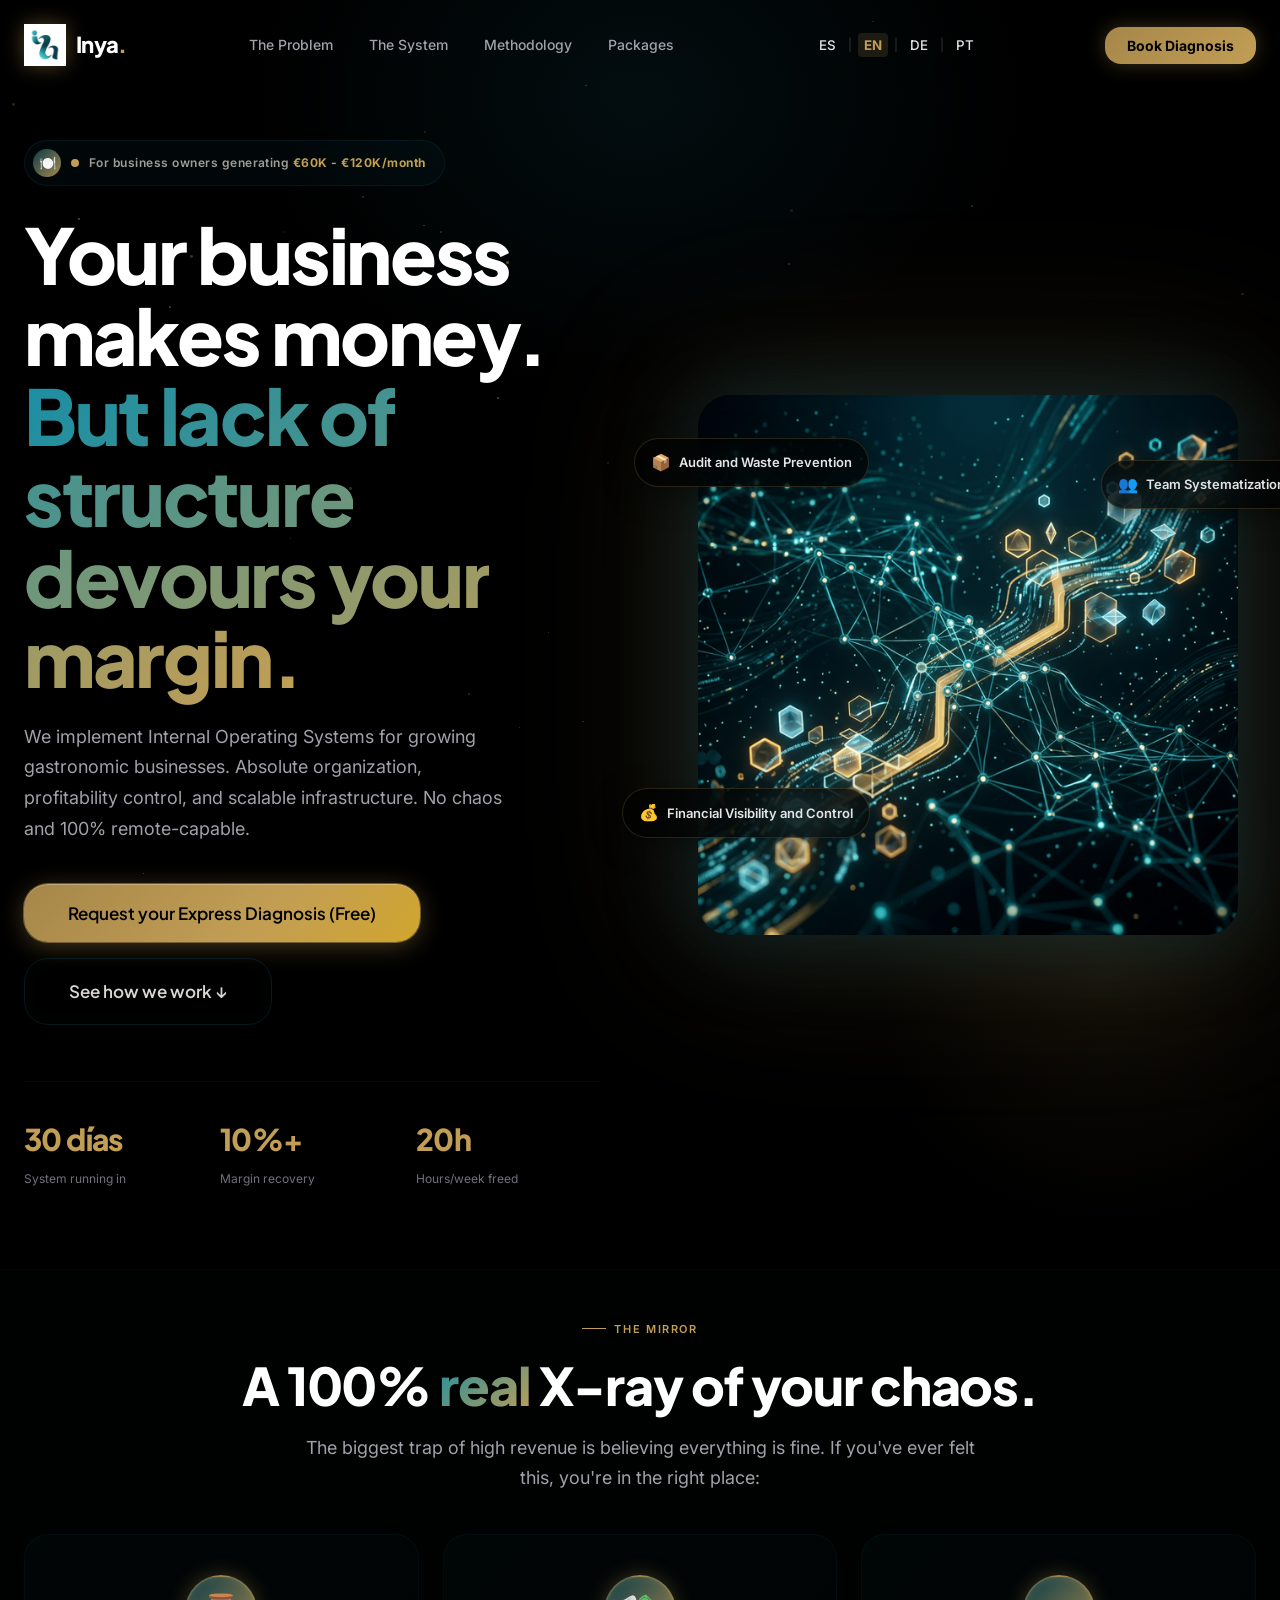
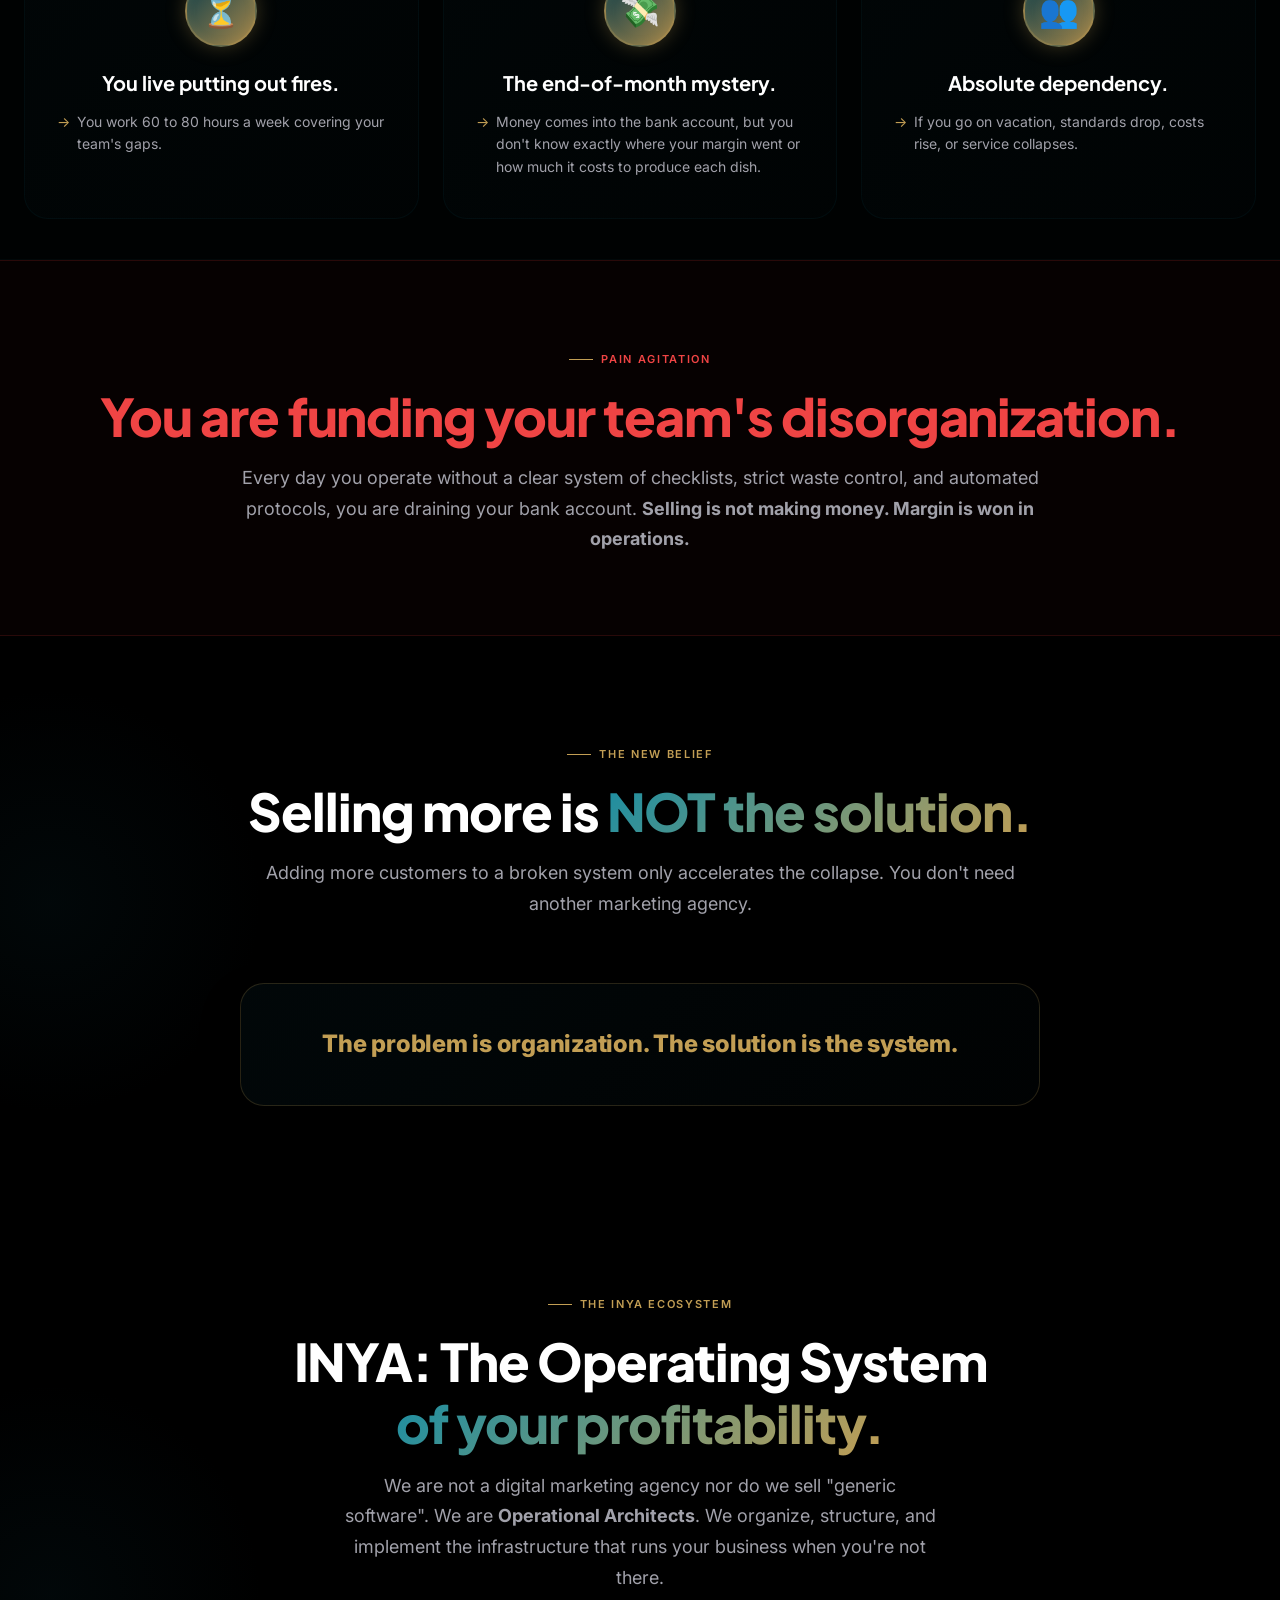
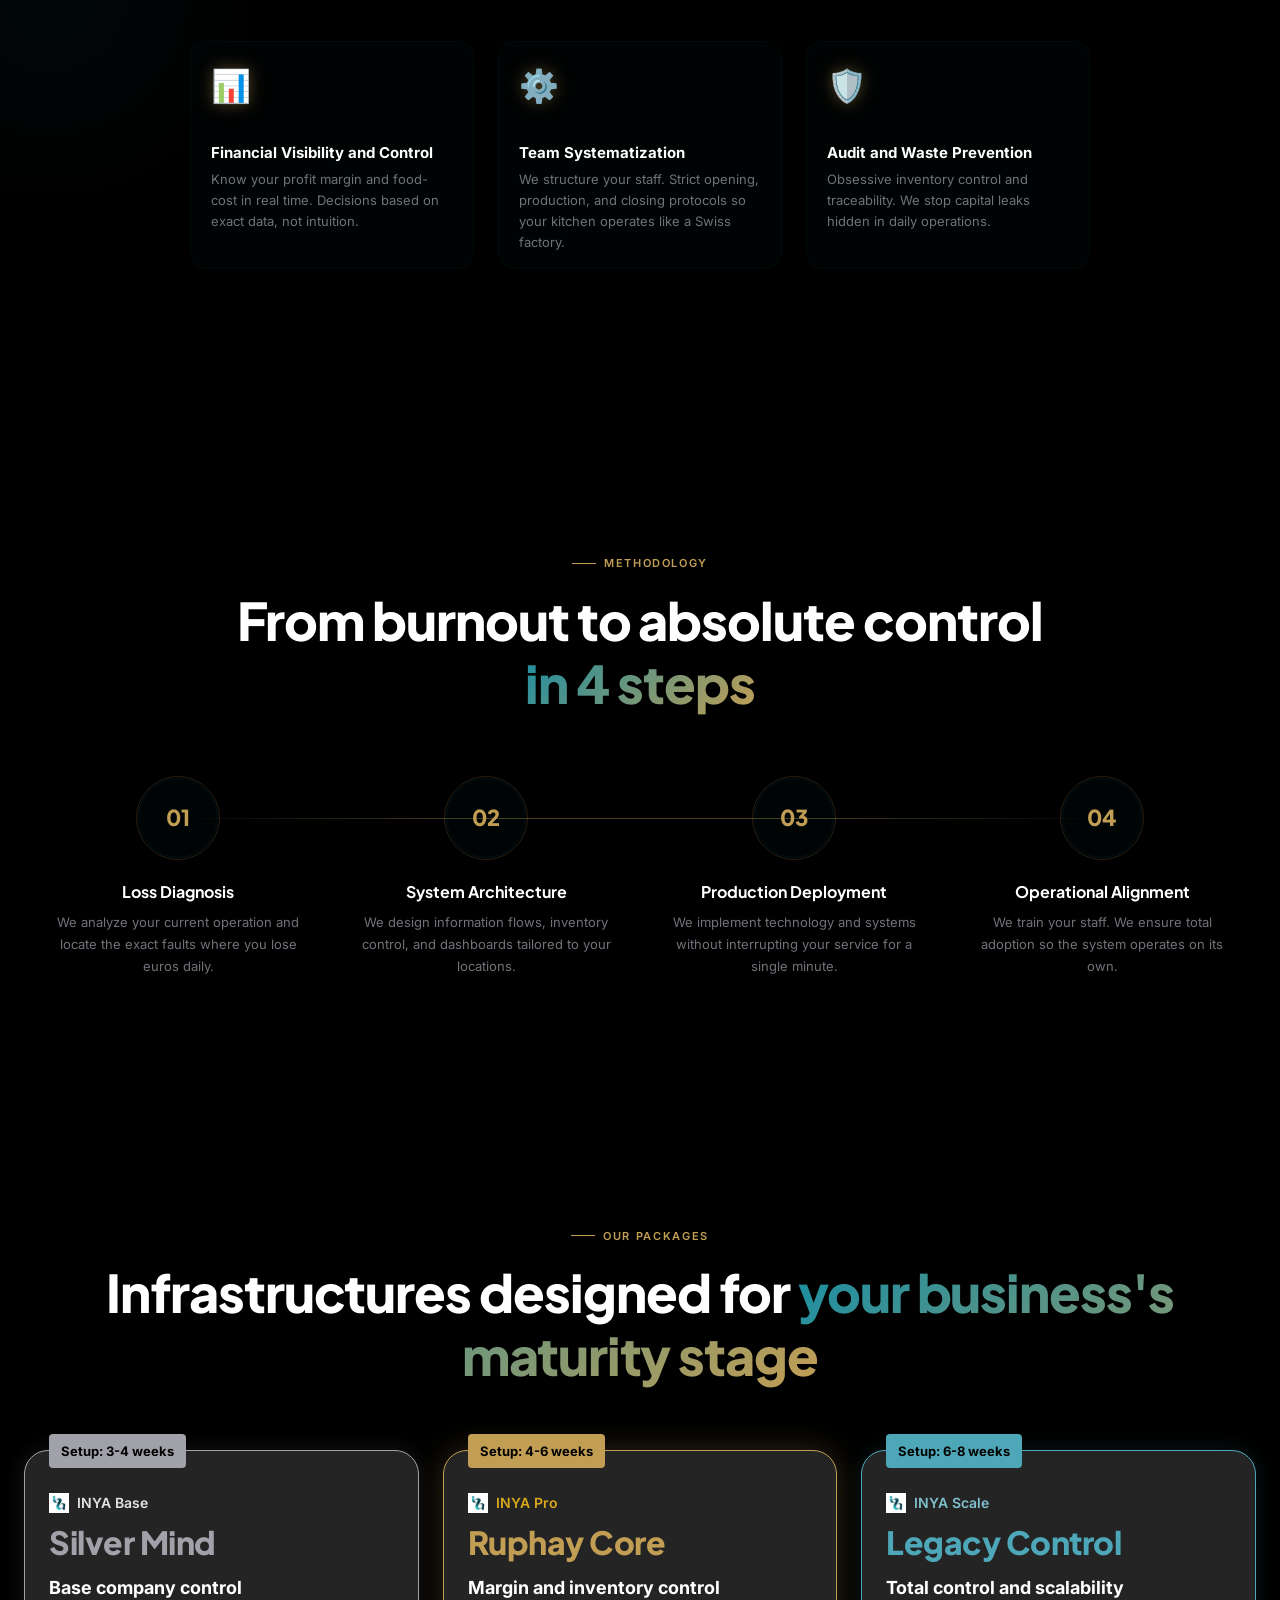
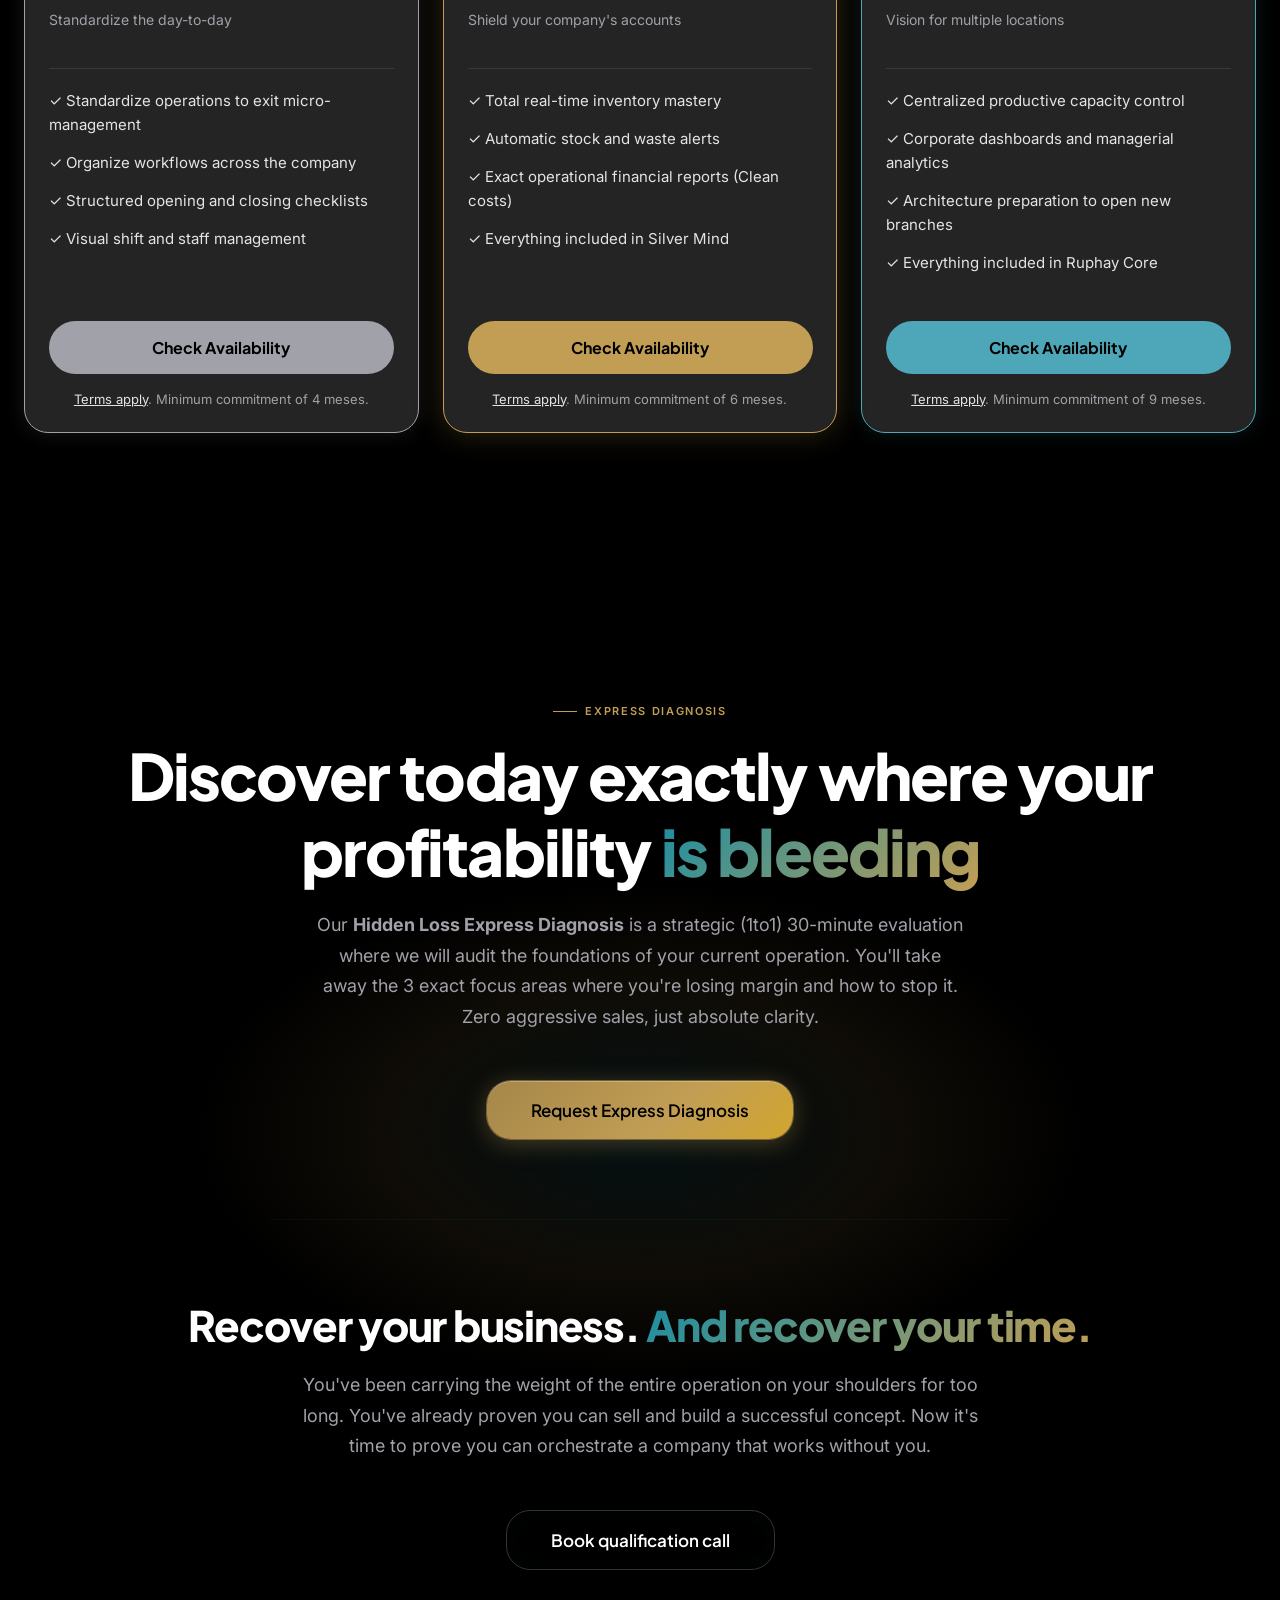
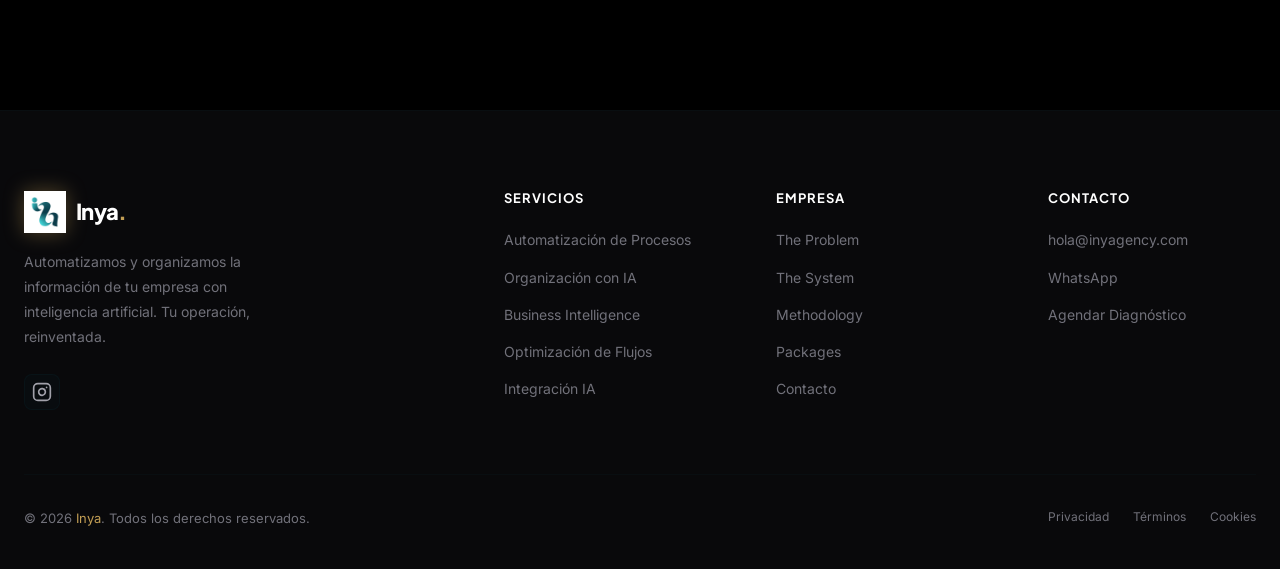
==== commit aa50b547: "Update the word 'Hello' to 'Goodbye'" ====
--- a/index.html
+++ b/index.html
@@ -10,21 +10,15 @@
     content="sistemas operativos, restaurante, dark kitchen, control de margen, inventario, operación gastronómica, INYA" />
   <title>INYA — Sistemas Operativos para Negocios Gastronómicos</title>
 
-  <!-- Preconnect fonts -->
   <link rel="preconnect" href="https://fonts.googleapis.com" />
   <link rel="preconnect" href="https://fonts.gstatic.com" crossorigin />
   <link rel="stylesheet" href="styles.css" />
-
-  <!-- Favicon placeholder -->
   <link rel="icon" href="images/logo.png" type="image/png" />
   <script src="translations.js"></script>
 </head>
 
 <body>
 
-  <!-- ============================================================
-       PARTICLES CONTAINER
-       ============================================================ -->
   <div class="particles-container" id="particles" aria-hidden="true"></div>
 
   <!-- ============================================================
@@ -33,13 +27,11 @@
   <nav class="navbar" id="navbar" role="navigation" aria-label="Navegación principal">
     <div class="container nav-inner">
 
-      <!-- Logo -->
       <a href="#hero" class="nav-logo" aria-label="Inya inicio">
         <img src="images/logo.png" alt="Inya logo" height="42" />
         <span class="nav-logo-text">Inya<span>.</span></span>
       </a>
 
-      <!-- Desktop links -->
       <ul class="nav-links" role="list">
         <li><a href="#para-quien" class="nav-link" data-i18n="nav_problem">El Problema</a></li>
         <li><a href="#solucion" class="nav-link" data-i18n="nav_system">El Sistema</a></li>
@@ -47,7 +39,6 @@
         <li><a href="#servicios" class="nav-link" data-i18n="nav_packs">Paquetes</a></li>
       </ul>
 
-      <!-- Language Toggle -->
       <div class="lang-toggle" id="langToggle" aria-label="Cambiar idioma">
         <button class="lang-btn active" id="lang-es" onclick="setLang('es')">ES</button>
         <span class="lang-sep">|</span>
@@ -58,13 +49,10 @@
         <button class="lang-btn" id="lang-pt" onclick="setLang('pt')">PT</button>
       </div>
 
-      <button onclick="openModal()" class="nav-cta" id="nav-cta-btn" data-i18n="nav_cta">Agendar Diagnóstico</button>
-
-      <!-- Hamburger -->
+      <button onclick="window.location.href='radiografia.html'" class="nav-cta" id="nav-cta-btn" data-i18n="nav_cta">Agendar Diagnóstico</button>
+
       <button class="hamburger" id="hamburger" aria-label="Abrir menú" aria-expanded="false">
-        <span></span>
-        <span></span>
-        <span></span>
+        <span></span><span></span><span></span>
       </button>
 
     </div>
@@ -76,54 +64,47 @@
     <a href="#solucion" class="nav-link" onclick="closeMobileMenu()" data-i18n="nav_system">El Sistema</a>
     <a href="#proceso" class="nav-link" onclick="closeMobileMenu()" data-i18n="nav_method">Metodología</a>
     <a href="#servicios" class="nav-link" onclick="closeMobileMenu()" data-i18n="nav_packs">Paquetes</a>
-    <div class="lang-toggle-mobile" style="display: flex; gap: 10px; margin-bottom: 20px;">
-        <button class="lang-btn active" onclick="setLang('es')">ES</button>
-        <button class="lang-btn" onclick="setLang('en')">EN</button>
-        <button class="lang-btn" onclick="setLang('de')">DE</button>
-        <button class="lang-btn" onclick="setLang('pt')">PT</button>
-    </div>
-    <a href="#contacto" class="btn btn-primary btn-lg" onclick="closeMobileMenu()" data-i18n="nav_cta">Agendar Diagnóstico</a>
+    <div class="lang-toggle-mobile" style="display:flex;gap:10px;margin-bottom:20px;">
+      <button class="lang-btn active" id="mob-lang-es" onclick="setLang('es')">ES</button>
+      <button class="lang-btn" id="mob-lang-en" onclick="setLang('en')">EN</button>
+      <button class="lang-btn" id="mob-lang-de" onclick="setLang('de')">DE</button>
+      <button class="lang-btn" id="mob-lang-pt" onclick="setLang('pt')">PT</button>
+    </div>
+    <button onclick="closeMobileMenu(); window.location.href='radiografia.html';" class="btn btn-primary btn-lg" data-i18n="nav_cta">Agendar Diagnóstico</button>
   </div>
 
   <!-- ============================================================
-       HERO SECTION
+       HERO
        ============================================================ -->
   <section class="hero" id="hero" aria-label="Sección principal">
     <div class="container">
       <div class="hero-grid">
 
-        <!-- Left: copy -->
         <div class="hero-content">
-
-          <!-- Badge -->
           <div class="hero-badge">
             <span class="hero-badge-icon">🍽️</span>
             <span class="hero-badge-dot"></span>
             <span class="hero-badge-text" data-i18n="hero_badge">Para dueños de empresas facturando <strong>60K€ - 120K€/mes</strong></span>
           </div>
 
-          <!-- Title -->
           <h1 class="hero-title" data-i18n="hero_title">
             Tu empresa factura bien.<br />
             <span class="gradient-text">Pero la falta de estructura se devora tu margen.</span>
           </h1>
 
-          <!-- Subtitle -->
-          <p class="hero-subtitle" data-i18n="hero_subtitle">
+          <p class="hero-subtitle" data-i18n="hero_sub">
             Implementamos Sistemas Operativos Internos para negocios gastronómicos en crecimiento. Organización absoluta, control de rentabilidad e infraestructuras que escalan. Sin caos y sin depender de ti el 100% del tiempo.
           </p>
 
-          <!-- CTAs -->
           <div class="hero-cta-group">
-            <button onclick="openModal()" class="btn btn-primary btn-lg" id="hero-cta-main" data-i18n="hero_cta_main">
+            <button onclick="window.location.href='radiografia.html'" class="btn btn-primary btn-lg" id="hero-cta-main" data-i18n="hero_btn_main">
               Solicita tu Diagnóstico Express (Gratuito)
             </button>
-            <a href="#proceso" class="btn btn-outline btn-lg" id="hero-cta-sec" data-i18n="hero_cta_sec">
+            <a href="#proceso" class="btn btn-outline btn-lg" id="hero-cta-sec" data-i18n="hero_btn_sec">
               Ver cómo funcionamos ↓
             </a>
           </div>
 
-          <!-- Stats -->
           <div class="hero-stats">
             <div class="hero-stat">
               <span class="hero-stat-value">
@@ -144,16 +125,11 @@
               <span class="hero-stat-label" data-i18n="stat_3">Horas/semana liberadas</span>
             </div>
           </div>
-
-        </div>
-
-        <!-- Right: visual -->
+        </div>
+
         <div class="hero-visual" aria-hidden="true">
-          <div class="orbit-ring">
-            <div class="orbit-dot"></div>
-          </div>
+          <div class="orbit-ring"><div class="orbit-dot"></div></div>
           <img src="images/hero_visual.png" alt="INYA sistemas gastronómicos" class="hero-img" width="540" height="540" />
-          <!-- Floating chips -->
           <div class="hero-chip chip-1">
             <span class="hero-chip-icon">📦</span>
             <span data-i18n="sol_feat_3_title">Auditoría y Freno de Mermas</span>
@@ -173,14 +149,14 @@
   </section>
 
   <!-- ============================================================
-       EL ESPEJO (Problema Real)
+       EL ESPEJO
        ============================================================ -->
   <section class="proof-strip para-quien" id="para-quien" aria-label="El problema real">
     <div class="container">
       <div class="section-header reveal" style="margin-bottom:2rem">
         <span class="section-label" data-i18n="problem_label">El Espejo</span>
         <h2 class="section-title" data-i18n="problem_title">La radiografía de tu caos 100% <span class="gradient-text">real.</span></h2>
-        <p class="section-subtitle" style="margin: 0 auto; max-width: 700px;" data-i18n="problem_desc">
+        <p class="section-subtitle" style="margin:0 auto;max-width:700px;" data-i18n="problem_desc">
           La mayor trampa de tener ingresos altos es creer que todo va bien. Si alguna vez has sentido esto, estás en el lugar correcto:
         </p>
       </div>
@@ -213,12 +189,12 @@
   <!-- ============================================================
        AGITACIÓN DEL DOLOR
        ============================================================ -->
-  <section class="proof-strip" style="background: rgba(40,10,10,0.15); border-top: 1px solid rgba(180,40,40,0.2); border-bottom: 1px solid rgba(180,40,40,0.2); padding: 80px 0;" aria-label="El costo del caos">
+  <section class="proof-strip" style="background:rgba(40,10,10,0.15);border-top:1px solid rgba(180,40,40,0.2);border-bottom:1px solid rgba(180,40,40,0.2);padding:80px 0;" aria-label="El costo del caos">
     <div class="container">
       <div class="section-header reveal" style="margin-bottom:0">
-        <span class="section-label" style="color: #ef4444; border-color: #ef4444;" data-i18n="agitation_label">Agitación del Dolor</span>
-        <h2 class="section-title" style="color: #ef4444;" data-i18n="agitation_title">Estás financiando la desorganización de tu equipo.</h2>
-        <p class="section-subtitle" style="margin: 0 auto; max-width: 800px; color: var(--text-tertiary);" data-i18n="agitation_desc">
+        <span class="section-label" style="color:#ef4444;border-color:#ef4444;" data-i18n="agitation_label">Agitación del Dolor</span>
+        <h2 class="section-title" style="color:#ef4444;" data-i18n="agitation_title">Estás financiando la desorganización de tu equipo.</h2>
+        <p class="section-subtitle" style="margin:0 auto;max-width:800px;color:var(--text-tertiary);" data-i18n="agitation_desc">
           Cada día que operas sin un sistema claro de check-lists, sin control estricto de mermas y sin protocolos automatizados, estás drenando tu cuenta bancaria. <strong>Vender no es ganar dinero. El margen se gana en la operación.</strong>
         </p>
       </div>
@@ -228,51 +204,51 @@
   <!-- ============================================================
        LA NUEVA CREENCIA
        ============================================================ -->
-  <section class="about" style="padding: 100px 0 60px;" aria-label="El cambio de paradigma">
+  <section class="about" style="padding:100px 0 60px;" aria-label="El cambio de paradigma">
     <div class="container">
       <div class="section-header reveal">
         <span class="section-label" data-i18n="belief_label">La Nueva Creencia</span>
         <h2 class="section-title" data-i18n="belief_title">Vender más <span class="gradient-text">NO es la solución.</span></h2>
-        <p class="section-subtitle" style="margin: 0 auto; max-width: 800px;" data-i18n="belief_desc">
+        <p class="section-subtitle" style="margin:0 auto;max-width:800px;" data-i18n="belief_desc">
           Añadir más clientes a un sistema roto solo acelera el colapso. No necesitas otra agencia de marketing.
         </p>
       </div>
-      <div class="reveal" style="background: linear-gradient(135deg, rgba(var(--primary-rgb), 0.12) 0%, rgba(var(--primary-rgb), 0.04) 100%); border: 1px solid rgba(var(--gold-rgb), 0.2); border-radius: var(--radius-lg); padding: 40px; text-align: center; max-width: 800px; margin: 0 auto; box-shadow: 0 20px 40px rgba(0,0,0,0.3);">
-        <p style="font-size: 24px; font-weight: 800; color: var(--gold-500); letter-spacing: -0.01em;" data-i18n="belief_highlight">El problema es la organización. La solución es el sistema.</p>
-      </div>
-    </div>
-  </section>
-
-  <!-- ============================================================
-       LA SOLUCIÓN (INYA)
+      <div class="reveal" style="background:linear-gradient(135deg,rgba(var(--primary-rgb),0.12) 0%,rgba(var(--primary-rgb),0.04) 100%);border:1px solid rgba(var(--gold-rgb),0.2);border-radius:var(--radius-lg);padding:40px;text-align:center;max-width:800px;margin:0 auto;box-shadow:0 20px 40px rgba(0,0,0,0.3);">
+        <p style="font-size:24px;font-weight:800;color:var(--gold-500);letter-spacing:-0.01em;" data-i18n="belief_highlight">El problema es la organización. La solución es el sistema.</p>
+      </div>
+    </div>
+  </section>
+
+  <!-- ============================================================
+       LA SOLUCIÓN
        ============================================================ -->
   <section class="about" id="solucion" aria-label="Nuestra solución">
     <div class="container">
-      <div class="about-grid" style="grid-template-columns: 1fr;">
-        <div class="about-content" style="max-width: 900px; margin: 0 auto; text-align: center;">
-          <span class="section-label reveal" style="justify-content: center;" data-i18n="sol_label">El Ecosistema Inya</span>
+      <div class="about-grid" style="grid-template-columns:1fr;">
+        <div class="about-content" style="max-width:900px;margin:0 auto;text-align:center;">
+          <span class="section-label reveal" style="justify-content:center;" data-i18n="sol_label">El Ecosistema Inya</span>
           <h2 class="section-title reveal" data-i18n="sol_title">INYA: El Sistema Operativo<br><span class="gradient-text">de tu rentabilidad.</span></h2>
-          <p class="section-subtitle reveal" style="margin: 0 auto 48px;" data-i18n="sol_sub">
+          <p class="section-subtitle reveal" style="margin:0 auto 48px;" data-i18n="sol_sub">
             No somos una agencia de marketing digital ni vendemos "software genérico". Somos <strong>Arquitectos Operativos</strong>. Organizamos, estructuramos e implementamos la infraestructura que dirige tu negocio cuando tú no estás.
           </p>
 
           <div class="about-features reveal">
-            <div class="about-feature" style="flex-direction: column; align-items: flex-start; justify-content: flex-start;">
-              <span class="about-feature-icon" style="font-size: 32px; margin-bottom: 12px;">📊</span>
+            <div class="about-feature" style="flex-direction:column;align-items:flex-start;justify-content:flex-start;">
+              <span class="about-feature-icon" style="font-size:32px;margin-bottom:12px;">📊</span>
               <div>
                 <span class="about-feature-title" data-i18n="sol_feat_1_title">Visibilidad y Control Financiero</span>
                 <span class="about-feature-text" data-i18n="sol_feat_1_desc">Conoce tu margen de rentabilidad y costes de food-cost en tiempo real. Decisiones basadas en datos exactos, no en intuición.</span>
               </div>
             </div>
-            <div class="about-feature" style="flex-direction: column; align-items: flex-start; justify-content: flex-start;">
-              <span class="about-feature-icon" style="font-size: 32px; margin-bottom: 12px;">⚙️</span>
+            <div class="about-feature" style="flex-direction:column;align-items:flex-start;justify-content:flex-start;">
+              <span class="about-feature-icon" style="font-size:32px;margin-bottom:12px;">⚙️</span>
               <div>
                 <span class="about-feature-title" data-i18n="sol_feat_2_title">Sistematización de Equipos</span>
                 <span class="about-feature-text" data-i18n="sol_feat_2_desc">Estructuramos a tu personal. Protocolos estrictos de apertura, producción y cierre para que tu cocina opere como una fábrica Suiza.</span>
               </div>
             </div>
-            <div class="about-feature" style="flex-direction: column; align-items: flex-start; justify-content: flex-start;">
-              <span class="about-feature-icon" style="font-size: 32px; margin-bottom: 12px;">🛡️</span>
+            <div class="about-feature" style="flex-direction:column;align-items:flex-start;justify-content:flex-start;">
+              <span class="about-feature-icon" style="font-size:32px;margin-bottom:12px;">🛡️</span>
               <div>
                 <span class="about-feature-title" data-i18n="sol_feat_3_title">Auditoría y Freno de Mermas</span>
                 <span class="about-feature-text" data-i18n="sol_feat_3_desc">Control obsesivo de inventarios y trazabilidad. Detenemos las fugas de capital ocultas en la operativa diaria.</span>
@@ -285,7 +261,7 @@
   </section>
 
   <!-- ============================================================
-       PROCESS — How It Works
+       PROCESO
        ============================================================ -->
   <section class="process-section" id="proceso" aria-label="Nuestro proceso">
     <div class="container">
@@ -293,7 +269,6 @@
         <span class="section-label" data-i18n="meth_label">Metodología</span>
         <h2 class="section-title" data-i18n="meth_title">Del desgaste al control absoluto<br /><span class="gradient-text">en 4 pasos</span></h2>
       </div>
-
       <div class="process-steps">
         <div class="process-step reveal">
           <div class="step-number">01</div>
@@ -320,7 +295,7 @@
   </section>
 
   <!-- ============================================================
-       NUESTROS PAQUETES (SERVICES)
+       PAQUETES
        ============================================================ -->
   <section class="services" id="servicios" aria-label="Nuestros paquetes">
     <div class="container">
@@ -330,12 +305,11 @@
       </div>
 
       <div class="packages-grid spotify-pricing">
-        <!-- Package 1: Silver Mind -->
-        <div class="package-card spotify-card reveal" style="border-color: var(--text-tertiary); box-shadow: 0 0 20px rgba(161, 161, 170, 0.15);">
-          <div class="spot-badge" style="background-color: var(--text-tertiary); color: #000;" data-i18n="pack_1_setup">Setup: 3-4 semanas</div>
+        <div class="package-card spotify-card reveal" style="border-color:var(--text-tertiary);box-shadow:0 0 20px rgba(161,161,170,0.15);">
+          <div class="spot-badge" style="background-color:var(--text-tertiary);color:#000;" data-i18n="pack_1_setup">Setup: 3-4 semanas</div>
           <div class="spot-header">
-            <div class="spot-brand"><img src="images/logo.png" alt="Inya" width="20"> <span style="color: var(--text-secondary);">INYA Base</span></div>
-            <h3 class="spot-title" style="color: var(--text-tertiary);" data-i18n="pack_1_name">Silver Mind</h3>
+            <div class="spot-brand"><img src="images/logo.png" alt="Inya" width="20"> <span style="color:var(--text-secondary);">INYA Base</span></div>
+            <h3 class="spot-title" style="color:var(--text-tertiary);">Silver Mind</h3>
             <p class="spot-price" data-i18n="pack_1_price">Control base de la empresa</p>
             <p class="spot-subprice" data-i18n="pack_1_subprice">Estandariza el día a día</p>
           </div>
@@ -346,16 +320,15 @@
             <li data-i18n="pack_1_feat_3">✓ Checklists estructurados de apertura y cierre</li>
             <li data-i18n="pack_1_feat_4">✓ Gestión visual de turnos y personal</li>
           </ul>
-          <button onclick="openModal()" class="btn spot-btn" style="background-color: var(--text-tertiary); color: #000;" data-i18n="pack_btn">Consultar Disponibilidad</button>
+          <button onclick="window.location.href='radiografia.html'" class="btn spot-btn" style="background-color:var(--text-tertiary);color:#000;" data-i18n="pack_btn">Consultar Disponibilidad</button>
           <p class="spot-terms"><span data-i18n="pack_terms"><a href="legal.html" target="_blank">Se aplican términos</a>. Permanencia mínima de </span>4 meses.</p>
         </div>
 
-        <!-- Package 2: Ruphay Core -->
-        <div class="package-card spotify-card reveal spot-featured" style="border-color: var(--gold-500); box-shadow: 0 0 30px rgba(194, 158, 84, 0.25);">
-          <div class="spot-badge" style="background-color: var(--gold-500); color: #000;" data-i18n="pack_2_setup">Setup: 4-6 semanas</div>
+        <div class="package-card spotify-card reveal spot-featured" style="border-color:var(--gold-500);box-shadow:0 0 30px rgba(194,158,84,0.25);">
+          <div class="spot-badge" style="background-color:var(--gold-500);color:#000;" data-i18n="pack_2_setup">Setup: 4-6 semanas</div>
           <div class="spot-header">
-            <div class="spot-brand"><img src="images/logo.png" alt="Inya" width="20"> <span style="color: var(--gold-400);">INYA Pro</span></div>
-            <h3 class="spot-title" style="color: var(--gold-500);" data-i18n="pack_2_name">Ruphay Core</h3>
+            <div class="spot-brand"><img src="images/logo.png" alt="Inya" width="20"> <span style="color:var(--gold-400);">INYA Pro</span></div>
+            <h3 class="spot-title" style="color:var(--gold-500);">Ruphay Core</h3>
             <p class="spot-price" data-i18n="pack_2_price">Control de margen e inventario</p>
             <p class="spot-subprice" data-i18n="pack_2_subprice">Blinda las cuentas de tu empresa</p>
           </div>
@@ -366,16 +339,15 @@
             <li data-i18n="pack_2_feat_3">✓ Reportes financieros exactos operativos (Costos limpios)</li>
             <li data-i18n="pack_2_feat_4">✓ Todo lo incluido en Silver Mind</li>
           </ul>
-          <button onclick="openModal()" class="btn spot-btn" style="background-color: var(--gold-500); color: #000;" data-i18n="pack_btn">Consultar Disponibilidad</button>
+          <button onclick="window.location.href='radiografia.html'" class="btn spot-btn" style="background-color:var(--gold-500);color:#000;" data-i18n="pack_btn">Consultar Disponibilidad</button>
           <p class="spot-terms"><span data-i18n="pack_terms"><a href="legal.html" target="_blank">Se aplican términos</a>. Permanencia mínima de </span>6 meses.</p>
         </div>
 
-        <!-- Package 3: Legacy Control -->
-        <div class="package-card spotify-card reveal" style="border-color: var(--primary-300); box-shadow: 0 0 20px rgba(77, 167, 184, 0.15);">
-          <div class="spot-badge" style="background-color: var(--primary-300); color: #000;" data-i18n="pack_3_setup">Setup: 6-8 semanas</div>
+        <div class="package-card spotify-card reveal" style="border-color:var(--primary-300);box-shadow:0 0 20px rgba(77,167,184,0.15);">
+          <div class="spot-badge" style="background-color:var(--primary-300);color:#000;" data-i18n="pack_3_setup">Setup: 6-8 semanas</div>
           <div class="spot-header">
-            <div class="spot-brand"><img src="images/logo.png" alt="Inya" width="20"> <span style="color: var(--primary-200);">INYA Scale</span></div>
-            <h3 class="spot-title" style="color: var(--primary-300);" data-i18n="pack_3_name">Legacy Control</h3>
+            <div class="spot-brand"><img src="images/logo.png" alt="Inya" width="20"> <span style="color:var(--primary-200);">INYA Scale</span></div>
+            <h3 class="spot-title" style="color:var(--primary-300);">Legacy Control</h3>
             <p class="spot-price" data-i18n="pack_3_price">Control total y escalabilidad</p>
             <p class="spot-subprice" data-i18n="pack_3_subprice">Visión para múltiples locales</p>
           </div>
@@ -386,7 +358,7 @@
             <li data-i18n="pack_3_feat_3">✓ Preparación de arquitectura para abrir nuevas filiales</li>
             <li data-i18n="pack_3_feat_4">✓ Todo lo incluido en Ruphay Core</li>
           </ul>
-          <button onclick="openModal()" class="btn spot-btn" style="background-color: var(--primary-300); color: #000;" data-i18n="pack_btn">Consultar Disponibilidad</button>
+          <button onclick="window.location.href='radiografia.html'" class="btn spot-btn" style="background-color:var(--primary-300);color:#000;" data-i18n="pack_btn">Consultar Disponibilidad</button>
           <p class="spot-terms"><span data-i18n="pack_terms"><a href="legal.html" target="_blank">Se aplican términos</a>. Permanencia mínima de </span>9 meses.</p>
         </div>
       </div>
@@ -394,7 +366,7 @@
   </section>
 
   <!-- ============================================================
-       LEAD MAGNET & CTA FINAL
+       CTA FINAL
        ============================================================ -->
   <section class="cta-final" id="contacto" aria-label="Sección de contacto">
     <div class="container">
@@ -402,25 +374,25 @@
       <h2 class="cta-final-title reveal" data-i18n="cta_title_1">
         Descubre hoy mismo por dónde <span class="gradient-text">pierdes rentabilidad</span>
       </h2>
-      <p class="cta-final-sub reveal" style="max-width: 650px;" data-i18n="cta_desc_1">
+      <p class="cta-final-sub reveal" style="max-width:650px;" data-i18n="cta_desc_1">
         Nuestro <strong>Diagnóstico Express de Pérdida Oculta</strong> es una evaluación estratégica (1to1) de 30 minutos donde auditaremos las bases de tu operativa actual. Te llevarás los 3 focos exactos donde estás perdiendo margen y cómo frenarlo. Cero venta agresiva, solo claridad absoluta.
       </p>
-      <div class="btn-group reveal" style="margin-bottom: 80px;">
-        <button onclick="openModal()" class="btn btn-primary btn-lg animate-pulse-glow" id="cta-main-btn" data-i18n="cta_btn_1">
+      <div class="btn-group reveal" style="margin-bottom:80px;">
+        <button onclick="window.location.href='radiografia.html'" class="btn btn-primary btn-lg animate-pulse-glow" id="cta-main-btn" data-i18n="cta_btn_1">
           Solicitar Diagnóstico Express
         </button>
       </div>
 
-      <hr style="border: none; border-top: 1px solid rgba(var(--primary-rgb), 0.15); margin: 0 auto 80px; width: 60%;" />
-
-      <h2 class="cta-final-title reveal" style="font-size: clamp(28px, 4vw, 42px);" data-i18n="cta_title_2">
+      <hr style="border:none;border-top:1px solid rgba(var(--primary-rgb),0.15);margin:0 auto 80px;width:60%;" />
+
+      <h2 class="cta-final-title reveal" style="font-size:clamp(28px,4vw,42px);" data-i18n="cta_title_2">
         Recupera tu empresa. <span class="gradient-text">Y recupera tu tiempo.</span>
       </h2>
-      <p class="cta-final-sub reveal" style="max-width: 700px;" data-i18n="cta_desc_2">
+      <p class="cta-final-sub reveal" style="max-width:700px;" data-i18n="cta_desc_2">
         Llevas demasiado tiempo sosteniendo el peso de toda la operación sobre tus hombros. Ya demostraste que sabes vender y construir un concepto de éxito. Ahora toca demostrar que puedes orquestar una empresa que funcione sin ti.
       </p>
       <div class="btn-group reveal">
-        <button onclick="openModal()" class="btn btn-outline btn-lg" style="color: #fff; border-color: rgba(255,255,255,0.2);" data-i18n="cta_btn_2">
+        <button onclick="window.location.href='radiografia.html'" class="btn btn-outline btn-lg" style="color:#fff;border-color:rgba(255,255,255,0.2);" data-i18n="cta_btn_2">
           Agendar llamada de cualificación
         </button>
       </div>
@@ -434,16 +406,12 @@
     <div class="container">
       <div class="footer-main">
 
-        <!-- Brand -->
         <div class="footer-brand">
           <a href="#hero" class="nav-logo" aria-label="Inya inicio">
             <img src="images/logo.png" alt="Inya" height="36" />
             <span class="nav-logo-text">Inya<span>.</span></span>
           </a>
-          <p>
-            Automatizamos y organizamos la información de tu empresa con
-            inteligencia artificial. Tu operación, reinventada.
-          </p>
+          <p data-i18n="footer_tagline">Automatizamos y organizamos la información de tu empresa con inteligencia artificial. Tu operación, reinventada.</p>
           <nav class="social-links" aria-label="Redes sociales">
             <a href="https://www.instagram.com/inyagency/" target="_blank" rel="noopener" class="social-link instagram" aria-label="Instagram">
               <svg width="20" height="20" viewBox="0 0 24 24" fill="none" stroke="currentColor" stroke-width="2" stroke-linecap="round" stroke-linejoin="round">
@@ -455,160 +423,51 @@
           </nav>
         </div>
 
-        <!-- Services -->
         <div class="footer-col">
-          <h4>Servicios</h4>
+          <h4 data-i18n="footer_services_title">Servicios</h4>
           <ul>
-            <li><a href="#servicios">Automatización de Procesos</a></li>
-            <li><a href="#servicios">Organización con IA</a></li>
-            <li><a href="#servicios">Business Intelligence</a></li>
-            <li><a href="#servicios">Optimización de Flujos</a></li>
-            <li><a href="#servicios">Integración IA</a></li>
-          </ul>
-        </div>
-
-        <!-- Company -->
+            <li><a href="#servicios" data-i18n="footer_services_1">Automatización de Procesos</a></li>
+            <li><a href="#servicios" data-i18n="footer_services_2">Organización con IA</a></li>
+            <li><a href="#servicios" data-i18n="footer_services_3">Business Intelligence</a></li>
+            <li><a href="#servicios" data-i18n="footer_services_4">Optimización de Flujos</a></li>
+            <li><a href="#servicios" data-i18n="footer_services_5">Integración IA</a></li>
+          </ul>
+        </div>
+
         <div class="footer-col">
-          <h4>Empresa</h4>
+          <h4 data-i18n="footer_company_title">Empresa</h4>
           <ul>
-            <li><a href="#para-quien">El Problema</a></li>
-            <li><a href="#solucion">El Sistema INYA</a></li>
-            <li><a href="#proceso">Metodología</a></li>
-            <li><a href="#servicios">Paquetes</a></li>
-            <li><a href="#contacto">Contacto</a></li>
-          </ul>
-        </div>
-
-        <!-- Contact -->
+            <li><a href="#para-quien" data-i18n="nav_problem">El Problema</a></li>
+            <li><a href="#solucion" data-i18n="nav_system">El Sistema</a></li>
+            <li><a href="#proceso" data-i18n="nav_method">Metodología</a></li>
+            <li><a href="#servicios" data-i18n="nav_packs">Paquetes</a></li>
+            <li><a href="#contacto" data-i18n="footer_contact_link">Contacto</a></li>
+          </ul>
+        </div>
+
         <div class="footer-col">
-          <h4>Contacto</h4>
+          <h4 data-i18n="footer_contact_title">Contacto</h4>
           <ul>
             <li><a href="mailto:hola@inyagency.com">hola@inyagency.com</a></li>
             <li><a href="https://wa.me/351930946625">WhatsApp</a></li>
-            <li><a href="#contacto">Agendar Diagnóstico</a></li>
+            <li><a href="radiografia.html" data-i18n="footer_cta_link">Agendar Diagnóstico</a></li>
           </ul>
         </div>
 
       </div>
 
       <div class="footer-bottom">
-        <p>© 2026 <span>Inya</span>. Todos los derechos reservados.</p>
+        <p data-i18n="footer_copy">© 2026 <span>Inya</span>. Todos los derechos reservados.</p>
         <nav class="footer-legal" aria-label="Legal">
-          <a href="legal.html" target="_blank">Privacidad</a>
-          <a href="legal.html" target="_blank">Términos</a>
-          <a href="legal.html" target="_blank">Cookies</a>
+          <a href="legal.html" target="_blank" data-i18n="footer_legal_privacy">Privacidad</a>
+          <a href="legal.html" target="_blank" data-i18n="footer_legal_terms">Términos</a>
+          <a href="legal.html" target="_blank" data-i18n="footer_legal_cookies">Cookies</a>
         </nav>
       </div>
 
     </div>
   </footer>
-  <!-- ============================================================
-       CONTACT FORM MODAL
-       ============================================================ -->
-  <div class="modal-overlay" id="contactModal" role="dialog" aria-modal="true" aria-labelledby="modalTitle">
-    <div class="modal-box">
-
-      <!-- Close button -->
-      <button class="modal-close" id="modalClose" aria-label="Cerrar formulario" onclick="closeModal()">
-        <svg width="20" height="20" viewBox="0 0 24 24" fill="none" stroke="currentColor" stroke-width="2.5" stroke-linecap="round">
-          <line x1="18" y1="6" x2="6" y2="18"/><line x1="6" y1="6" x2="18" y2="18"/>
-        </svg>
-      </button>
-
-      <!-- Header -->
-      <div class="modal-header">
-        <div class="modal-icon">🔍</div>
-        <h2 class="modal-title" id="modalTitle" data-i18n="modal_title">Diagnóstico Express</h2>
-        <p class="modal-subtitle" data-i18n="modal_sub">Descubre hoy mismo dónde se fuga tu dinero. Sin compromiso.</p>
-      </div>
-
-      <!-- Form -->
-      <form class="modal-form" id="contactForm" novalidate>
-
-        <!-- Nombre -->
-        <div class="form-group">
-          <label for="fieldName" class="form-label" data-i18n="modal_name">Tu Nombre <span class="required">*</span></label>
-          <div class="input-wrapper">
-            <span class="input-icon">👤</span>
-            <input type="text" id="fieldName" name="name" class="form-input" placeholder="Nombre completo" autocomplete="name" required />
-          </div>
-          <span class="form-error" id="errorName"></span>
-        </div>
-
-        <!-- Empresa -->
-        <div class="form-group">
-          <label for="fieldCompany" class="form-label" data-i18n="modal_company">Nombre de la empresa <span class="required">*</span></label>
-          <div class="input-wrapper">
-            <span class="input-icon">🏢</span>
-            <input type="text" id="fieldCompany" name="company" class="form-input" placeholder="Tu empresa" autocomplete="organization" required />
-          </div>
-          <span class="form-error" id="errorCompany"></span>
-        </div>
-
-        <!-- Facturación -->
-        <div class="form-group">
-          <label for="fieldRevenue" class="form-label" data-i18n="modal_revenue">Facturación mensual aproximada <span class="required">*</span></label>
-          <div class="input-wrapper" style="position: relative;">
-            <span class="input-icon">💶</span>
-            <select id="fieldRevenue" name="revenue" class="form-input" style="appearance: none; background-color: transparent; padding-left: 48px; border: 1px solid rgba(255,255,255,0.1); border-radius: var(--radius-md); width: 100%; height: 50px; color: var(--text-primary);" required>
-              <option value="" disabled selected style="color: #000;" data-i18n="modal_opt_1">Selecciona una opción</option>
-              <option value="Menos de 60K" style="color: #000;" data-i18n="modal_opt_2">Menos de 60K €</option>
-              <option value="60K - 120K" style="color: #000;" data-i18n="modal_opt_3">Entre 60K y 120K €</option>
-              <option value="Más de 120K" style="color: #000;" data-i18n="modal_opt_4">Más de 120K €</option>
-            </select>
-            <div style="position: absolute; right: 16px; top: 50%; transform: translateY(-50%); pointer-events: none; color: var(--text-tertiary);">▼</div>
-          </div>
-          <span class="form-error" id="errorRevenue"></span>
-        </div>
-
-        <!-- Mensaje -->
-        <div class="form-group">
-          <label for="fieldMessage" class="form-label" data-i18n="modal_frust">Tu mayor frustración operativa <span class="required">*</span></label>
-          <div class="input-wrapper textarea-wrapper">
-            <span class="input-icon textarea-icon">💬</span>
-            <textarea id="fieldMessage" name="message" class="form-input form-textarea" placeholder="Ej: No sé dónde está mi margen, trabajo 80h a la semana..." rows="3" required></textarea>
-          </div>
-          <span class="form-error" id="errorMessage"></span>
-        </div>
-
-        <!-- Terms -->
-        <div class="form-group form-check">
-          <label class="checkbox-label" for="fieldTerms">
-            <input type="checkbox" id="fieldTerms" name="terms" class="checkbox-input" required />
-            <span class="checkbox-custom"></span>
-            <span class="checkbox-text">
-              Acepto los <a href="legal.html" target="_blank" class="terms-link">Términos y Condiciones</a>
-              y la <a href="legal.html" target="_blank" class="terms-link">Política de Privacidad</a> de Inya.
-            </span>
-          </label>
-          <span class="form-error" id="errorTerms"></span>
-        </div>
-
-        <!-- Submit -->
-        <button type="submit" class="btn btn-primary btn-full" id="formSubmitBtn">
-          <span class="btn-text" data-i18n="modal_btn">Solicitar Diagnóstico →</span>
-          <span class="btn-loading" style="display:none" data-i18n="modal_btn_loading">⏳ Procesando...</span>
-        </button>
-
-      </form>
-
-      <!-- Success state -->
-      <div class="modal-success" id="modalSuccess" style="display:none">
-        <div class="success-icon">✅</div>
-        <h3 class="success-title">¡Solicitud enviada!</h3>
-        <p class="success-text">
-          Hemos recibido tu solicitud. Te contactaremos en menos de 24 horas
-          al correo y teléfono proporcionados.
-        </p>
-        <button onclick="closeModal()" class="btn btn-outline" style="margin-top:24px">
-          Cerrar
-        </button>
-      </div>
-
-    </div>
-  </div>
 
   <script src="script.js"></script>
 </body>
-
-</html>+</html>
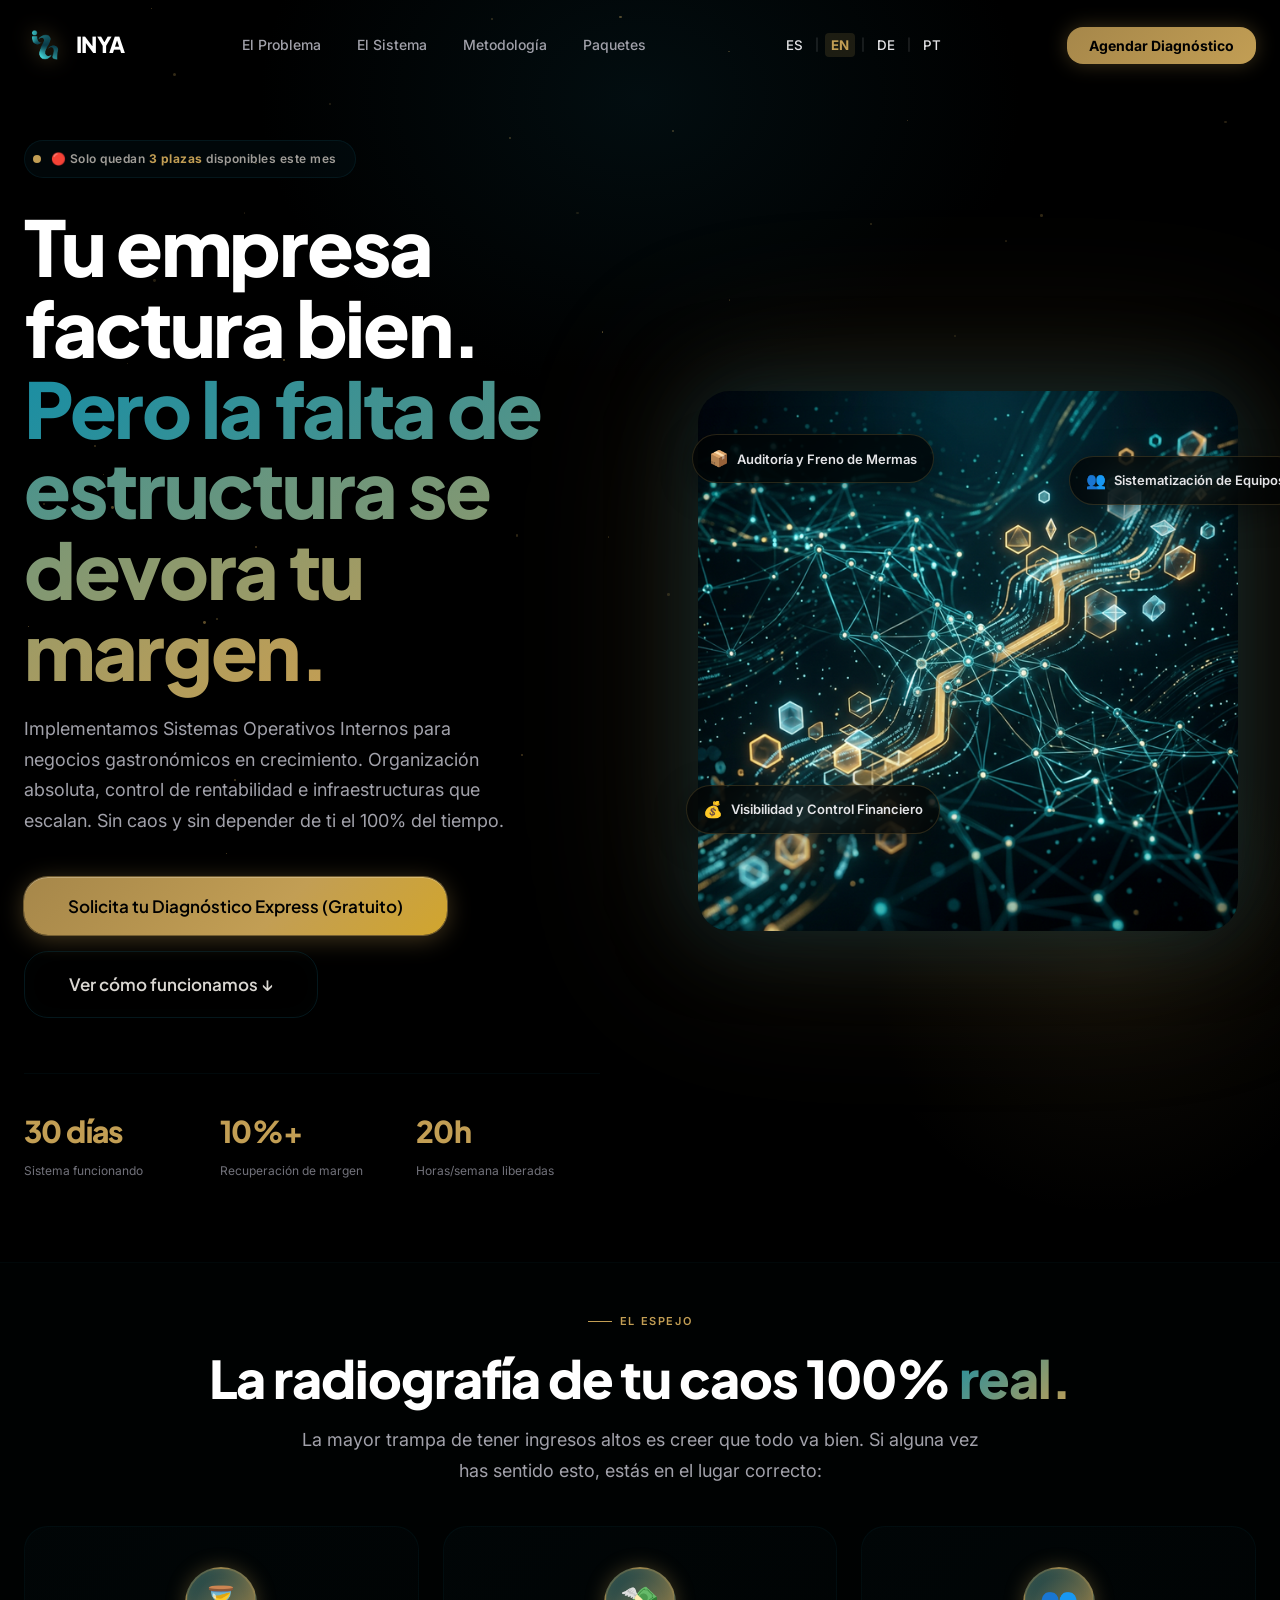
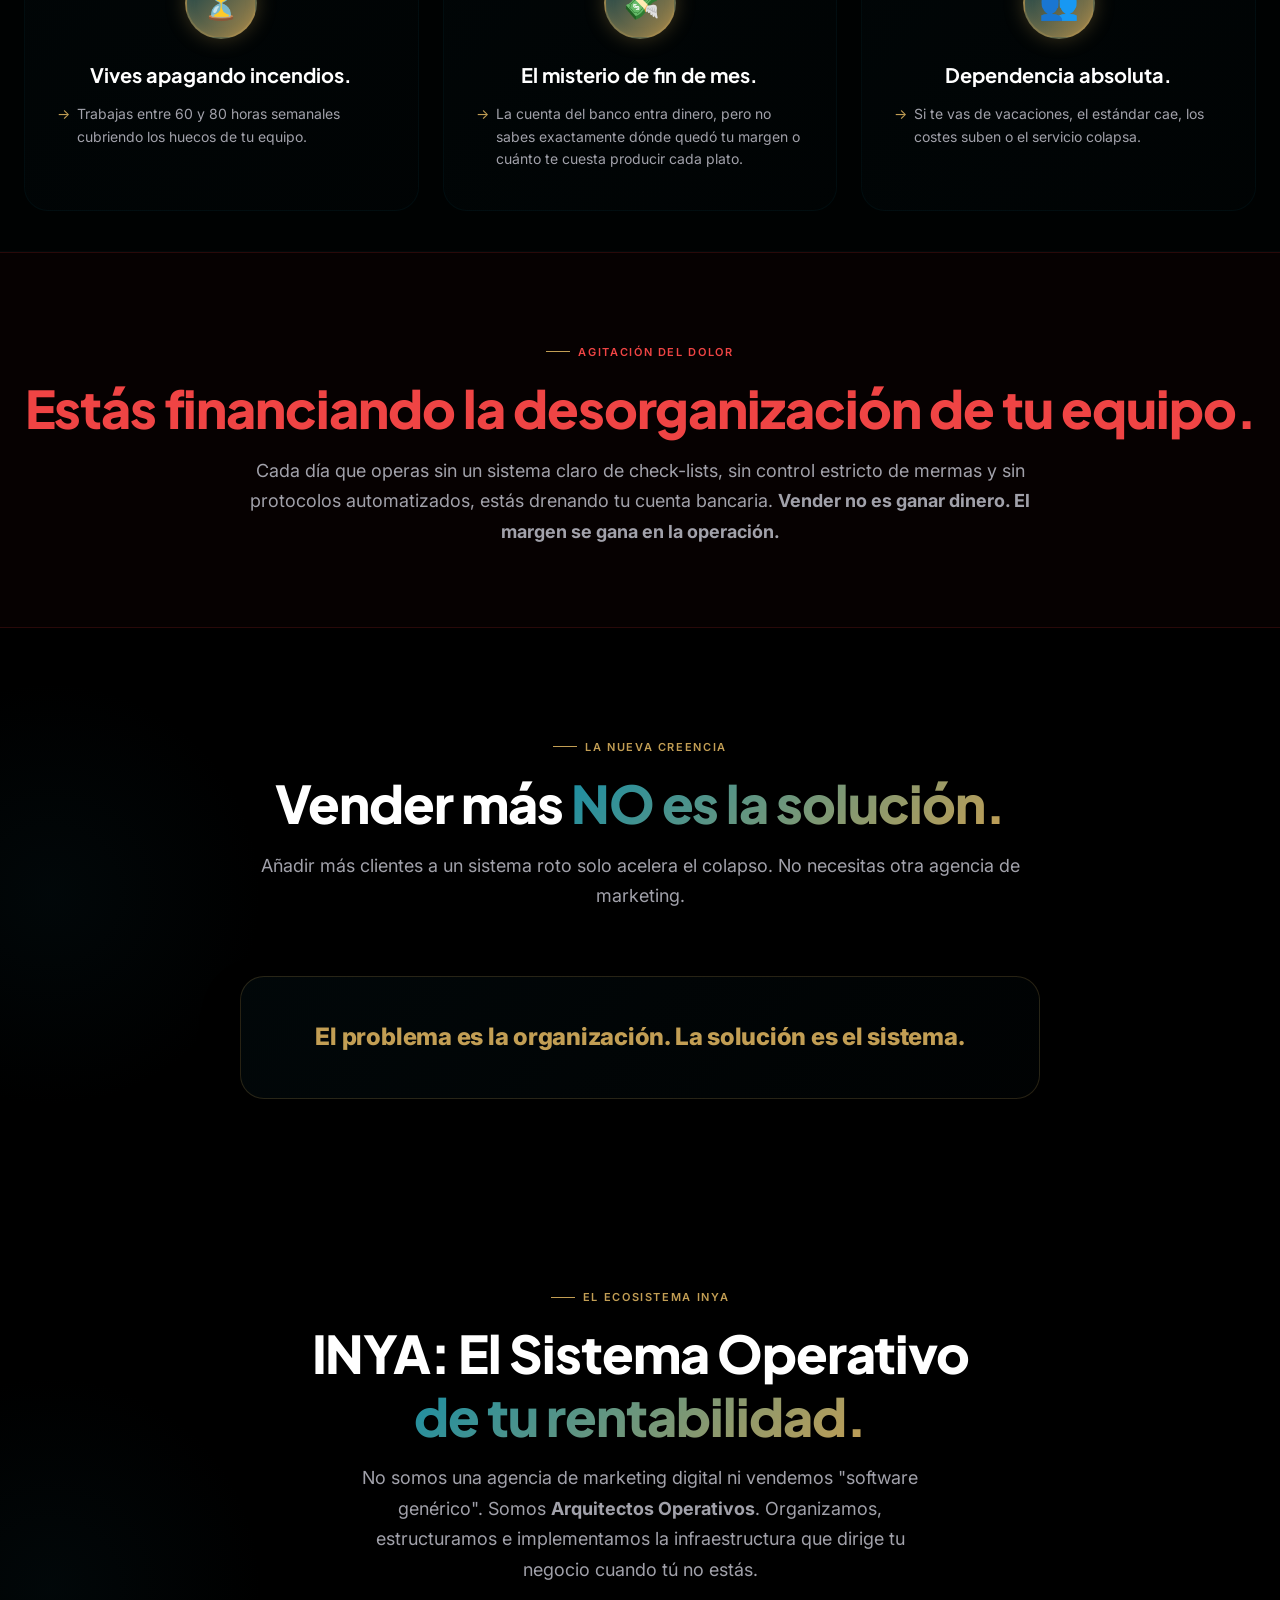
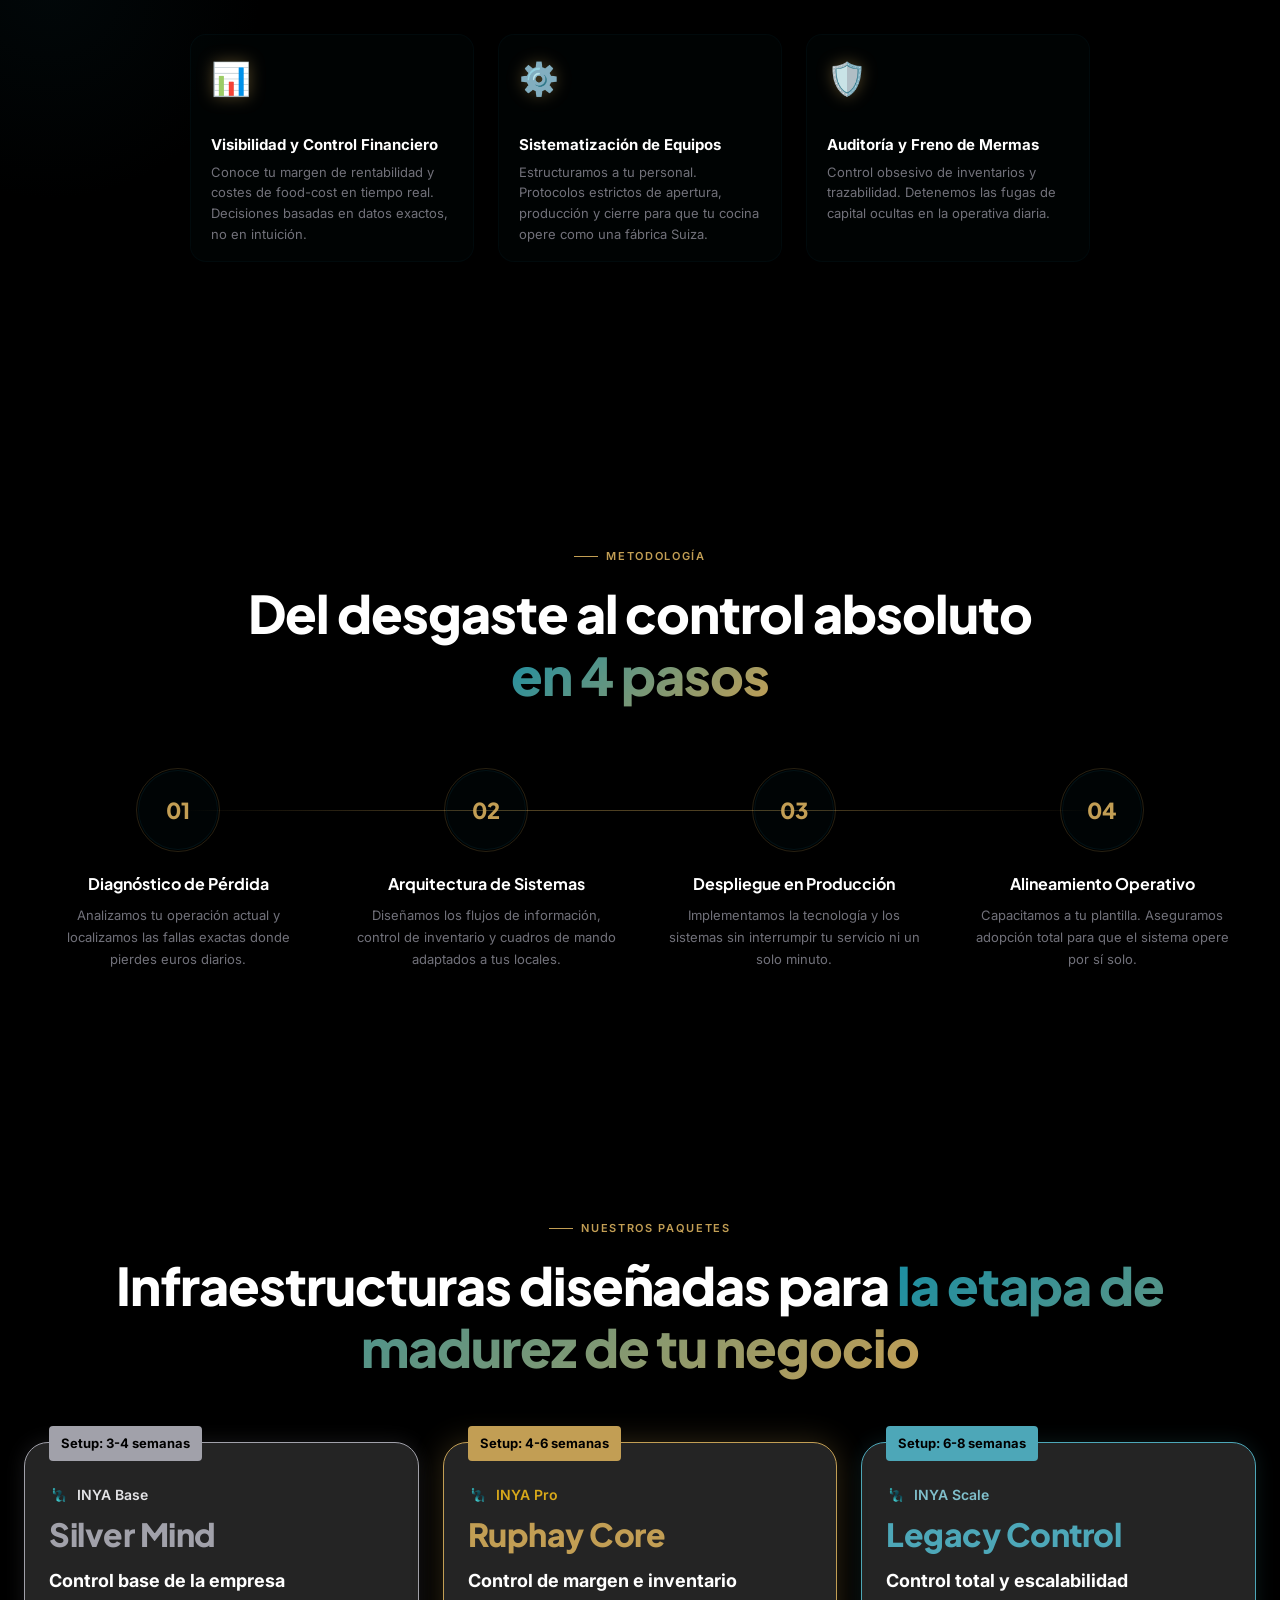
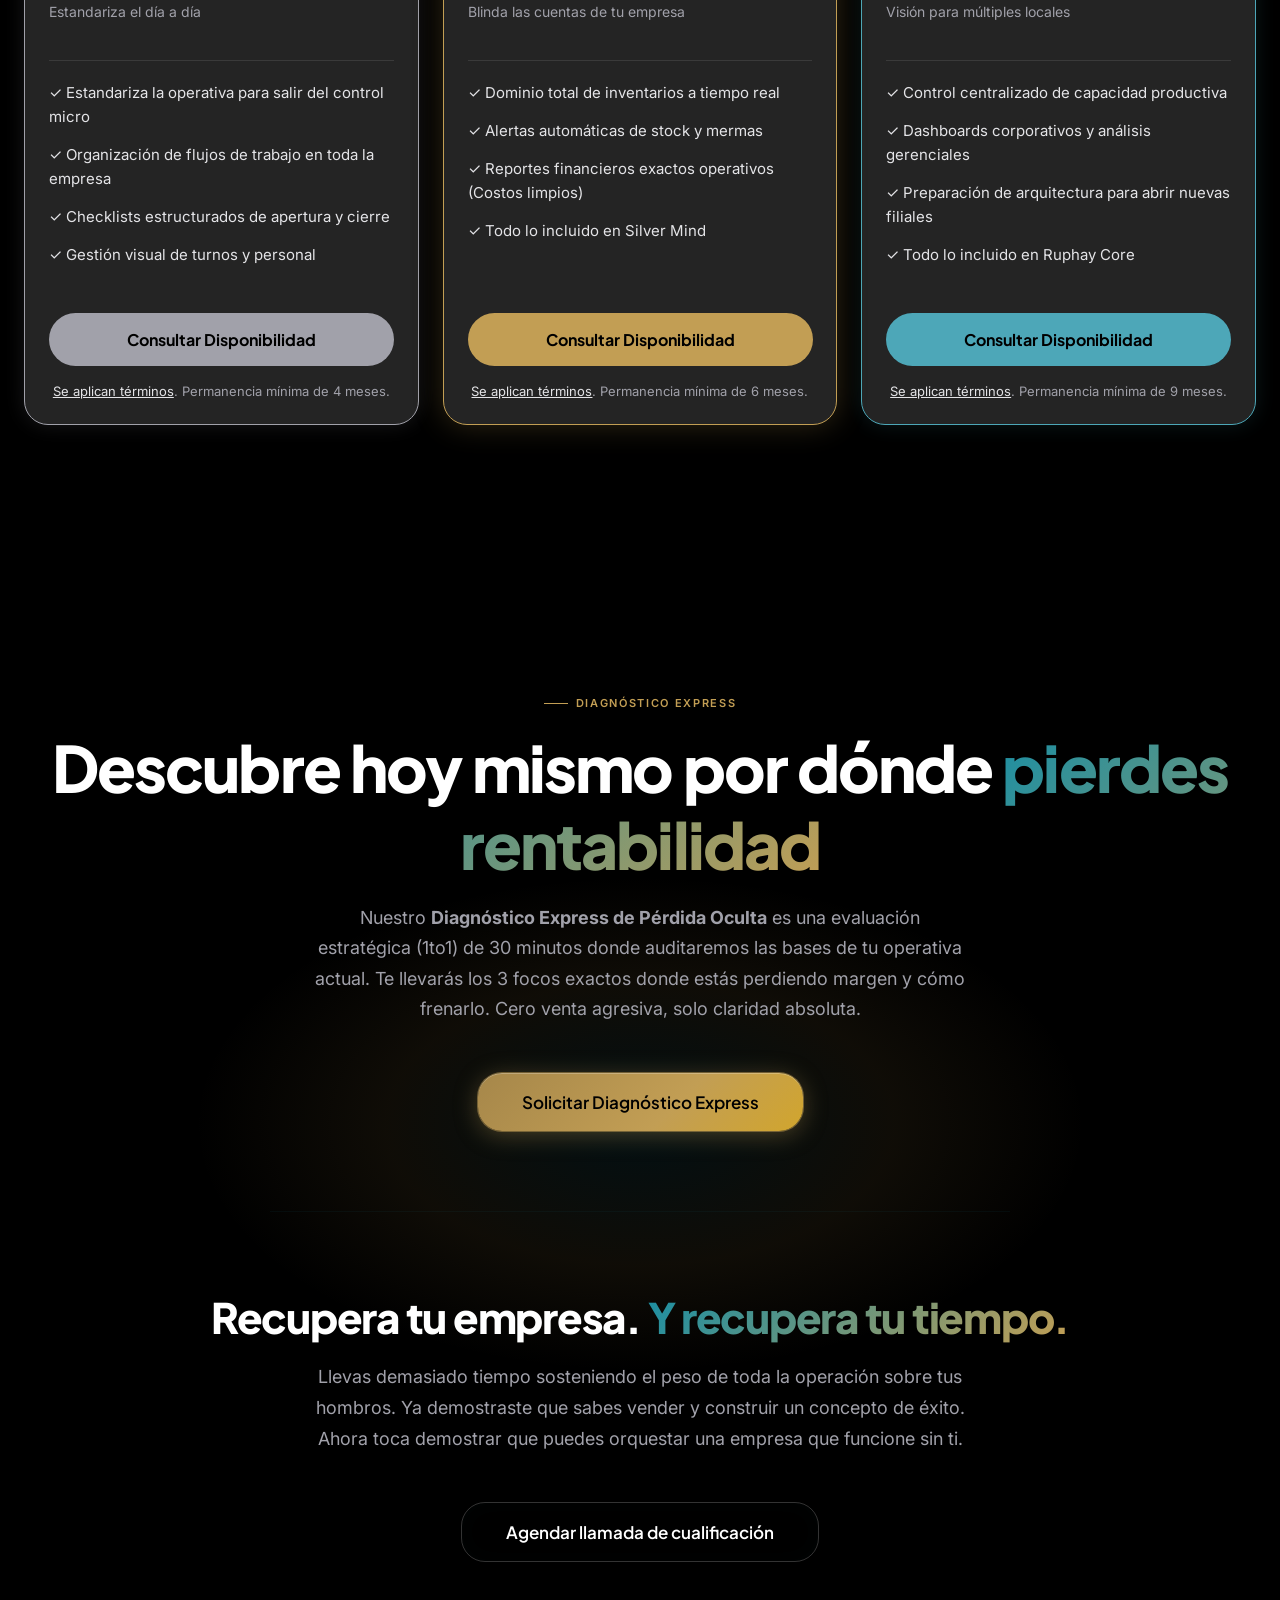
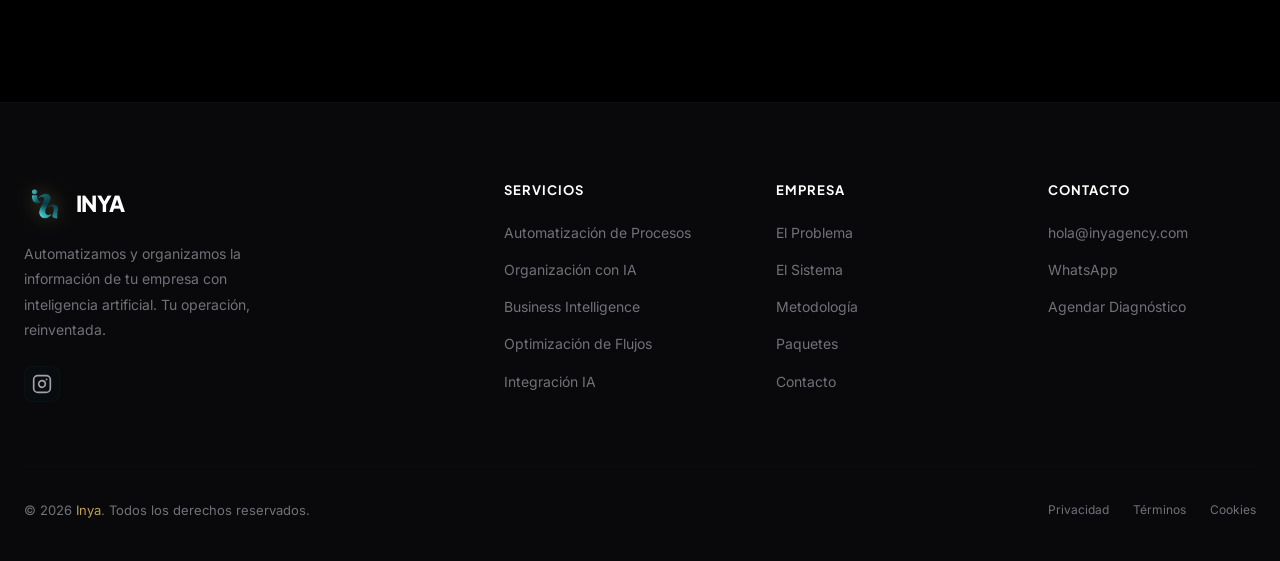
==== commit 0c6d7a71: "Update logo text from 'Inya' to 'INYA'" ====
--- a/index.html
+++ b/index.html
@@ -29,7 +29,7 @@
 
       <a href="#hero" class="nav-logo" aria-label="Inya inicio">
         <img src="images/logo.png" alt="Inya logo" height="42" />
-        <span class="nav-logo-text">Inya<span>.</span></span>
+        <span class="nav-logo-text">INYA</span>
       </a>
 
       <ul class="nav-links" role="list">
@@ -82,9 +82,8 @@
 
         <div class="hero-content">
           <div class="hero-badge">
-            <span class="hero-badge-icon">🍽️</span>
-            <span class="hero-badge-dot"></span>
-            <span class="hero-badge-text" data-i18n="hero_badge">Para dueños de empresas facturando <strong>60K€ - 120K€/mes</strong></span>
+            <span class="hero-badge-dot pulse"></span>
+            <span class="hero-badge-text" data-i18n="hero_badge">🔴 Solo quedan <strong>3 plazas</strong> disponibles este mes</span>
           </div>
 
           <h1 class="hero-title" data-i18n="hero_title">
@@ -409,7 +408,7 @@
         <div class="footer-brand">
           <a href="#hero" class="nav-logo" aria-label="Inya inicio">
             <img src="images/logo.png" alt="Inya" height="36" />
-            <span class="nav-logo-text">Inya<span>.</span></span>
+            <span class="nav-logo-text">INYA</span>
           </a>
           <p data-i18n="footer_tagline">Automatizamos y organizamos la información de tu empresa con inteligencia artificial. Tu operación, reinventada.</p>
           <nav class="social-links" aria-label="Redes sociales">
--- a/styles.css
+++ b/styles.css
@@ -66,6 +66,7 @@
   --transition-fast: 0.2s cubic-bezier(0.4, 0, 0.2, 1);
   --transition-base: 0.4s cubic-bezier(0.4, 0, 0.2, 1);
   --transition-slow: 0.8s cubic-bezier(0.16, 1, 0.3, 1);
+  --transition-bounce: 0.4s cubic-bezier(0.68, -0.55, 0.265, 1.55);
 }
 
 /* ---- RESET ------------------------------------------------- */
@@ -667,8 +668,8 @@
   box-shadow: 0 8px 32px rgba(0,0,0,0.4);
 }
 .hero-chip-icon { font-size: 16px; flex-shrink: 0; }
-.hero-chip.chip-1 { top: 8%;  left: -8%; animation: float 5s ease-in-out infinite 0.5s; }
-.hero-chip.chip-2 { bottom: 18%; left: -10%; animation: float 7s ease-in-out infinite 1s; }
+.hero-chip.chip-1 { top: 8%;  left: 2%; animation: float 5s ease-in-out infinite 0.5s; }
+.hero-chip.chip-2 { bottom: 18%; left: 1%; animation: float 7s ease-in-out infinite 1s; }
 .hero-chip.chip-3 { top: 12%; right: -8%; animation: float 6s ease-in-out infinite 0.2s; }
 
 /* Particles */
@@ -1733,7 +1734,7 @@
   .process-steps::before { display: none; }
   .testimonials-grid { grid-template-columns: 1fr; }
   .hero-visual   { display: none; }
-  .hero-stats    { grid-template-columns: 1fr; gap: 16px; text-align: center; }
+  .hero-stats    { grid-template-columns: repeat(3, 1fr); gap: 12px; }
   .hero-stat     { border-bottom: 1px solid rgba(var(--primary-rgb), 0.15); padding-bottom: 12px; max-width: 300px; margin: 0 auto; }
   .hero-stat:last-child { border-bottom: none; }
   .hero-cta-group { flex-direction: column; width: 100%; gap: 12px; }
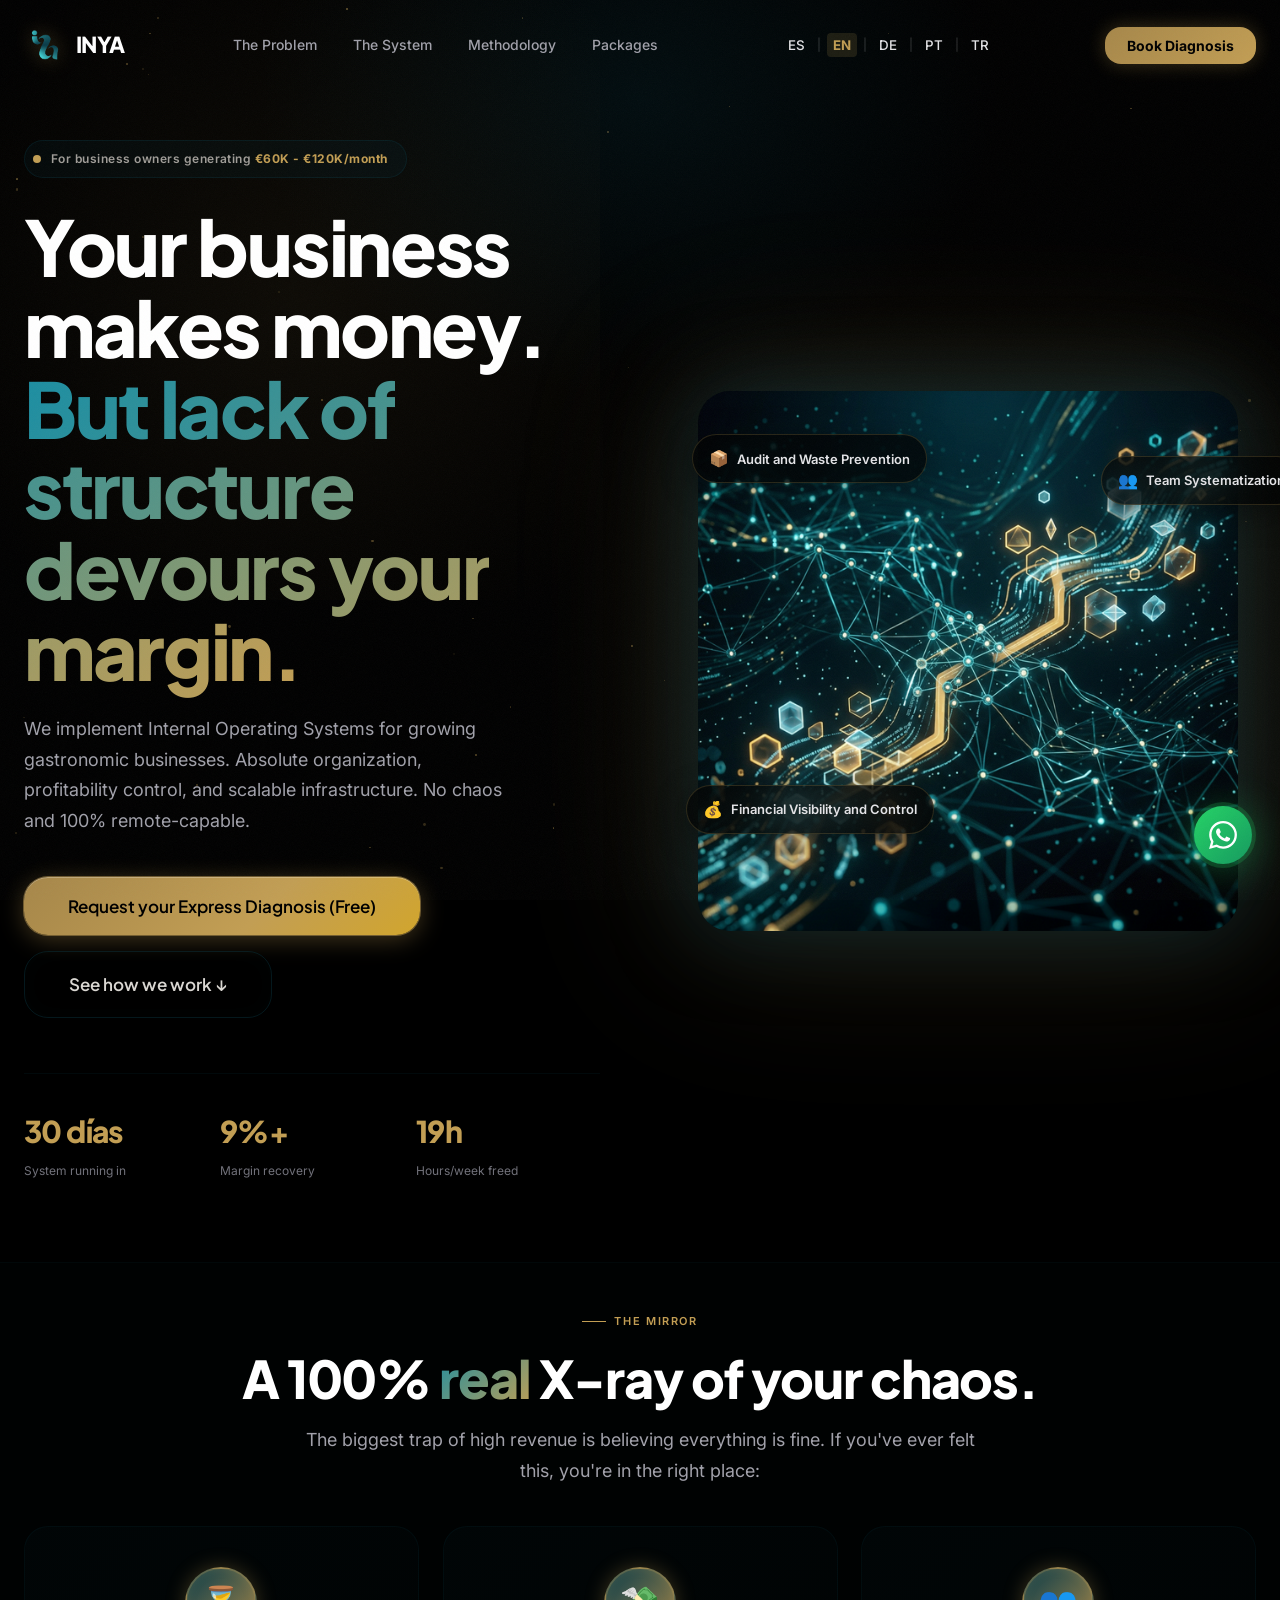
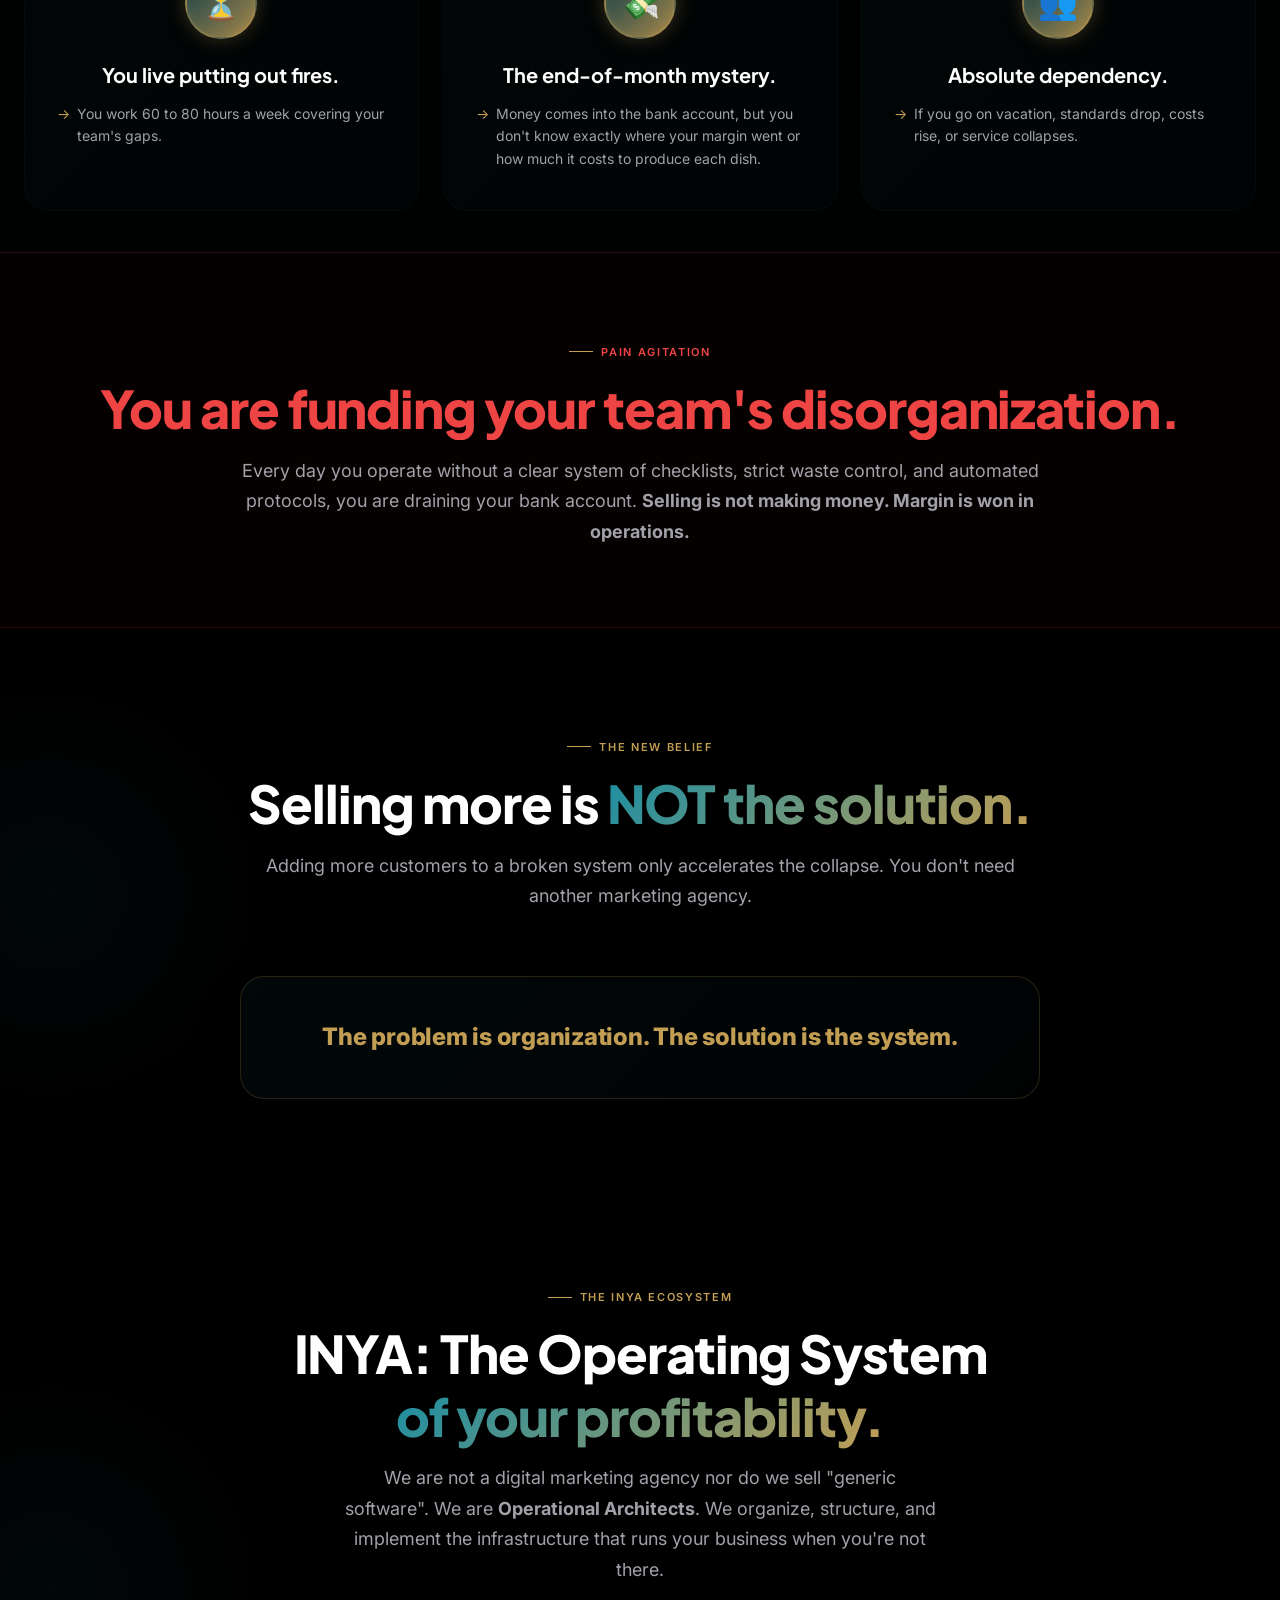
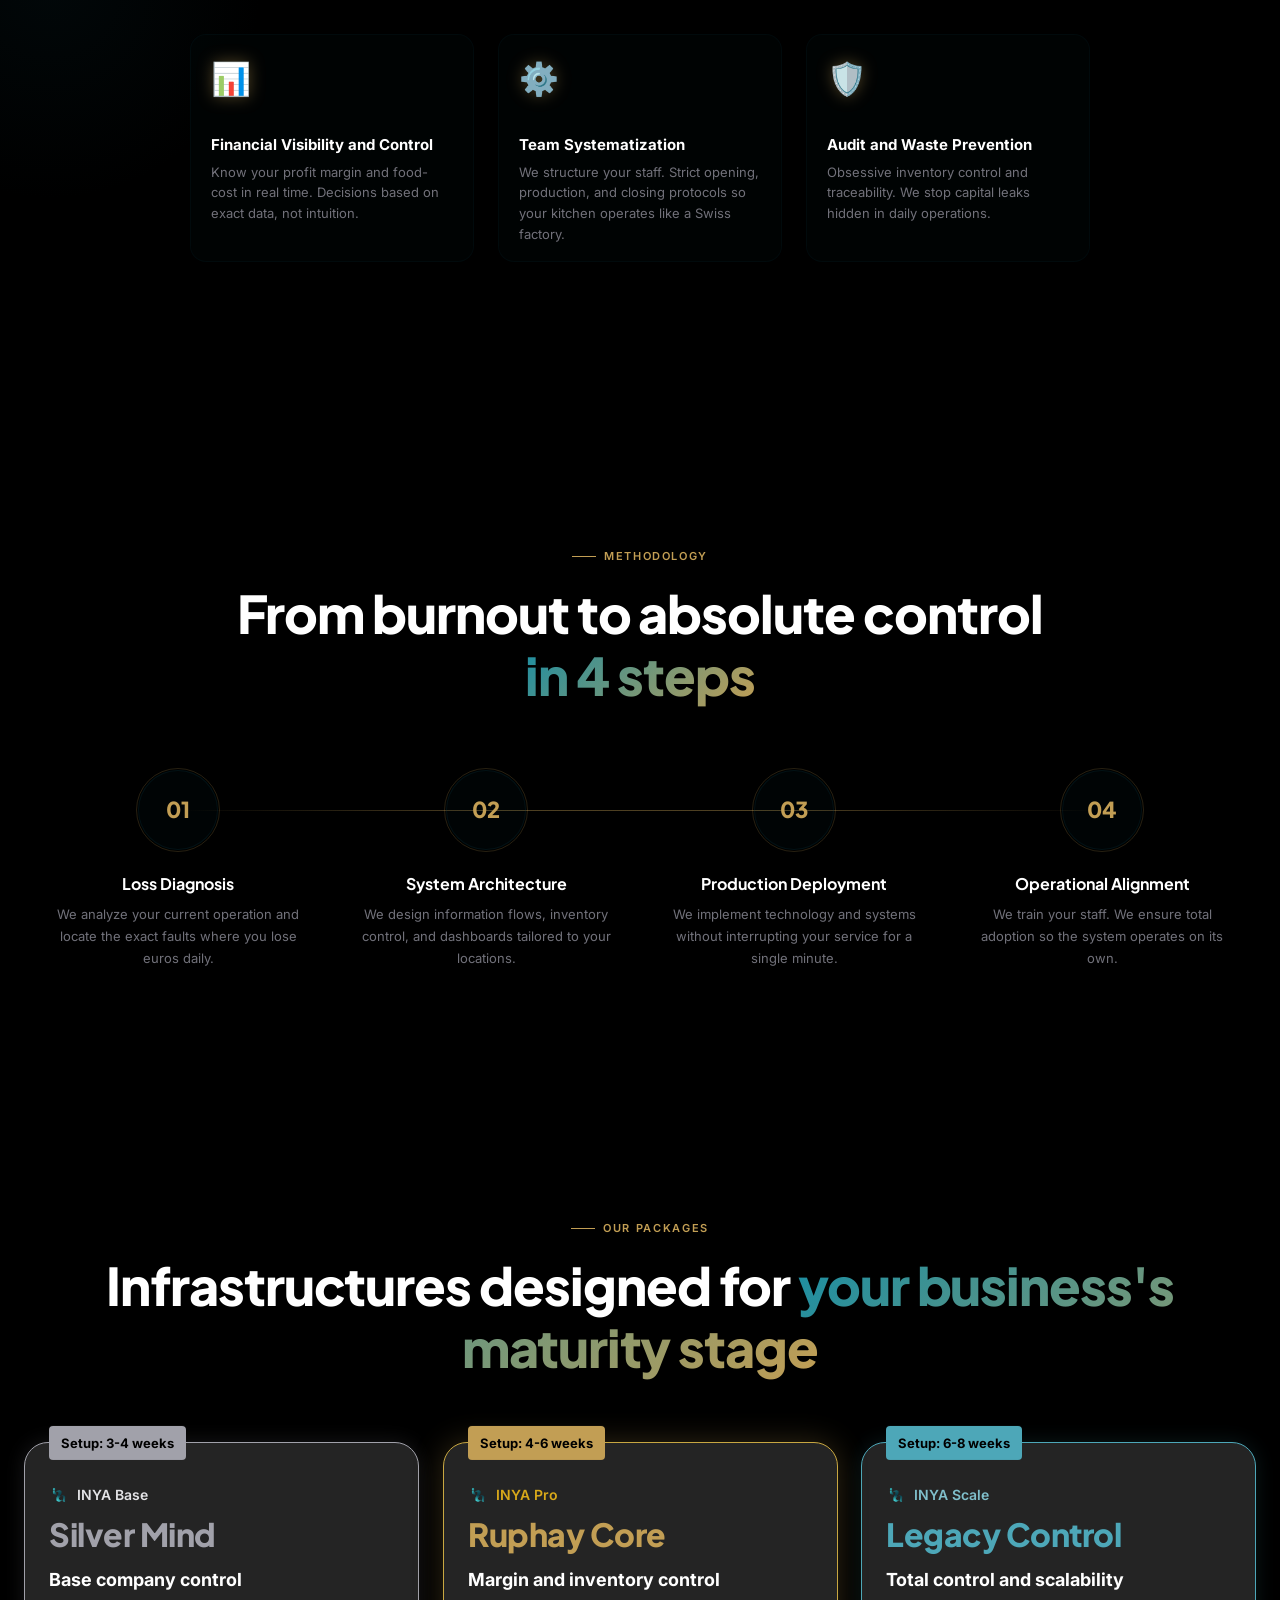
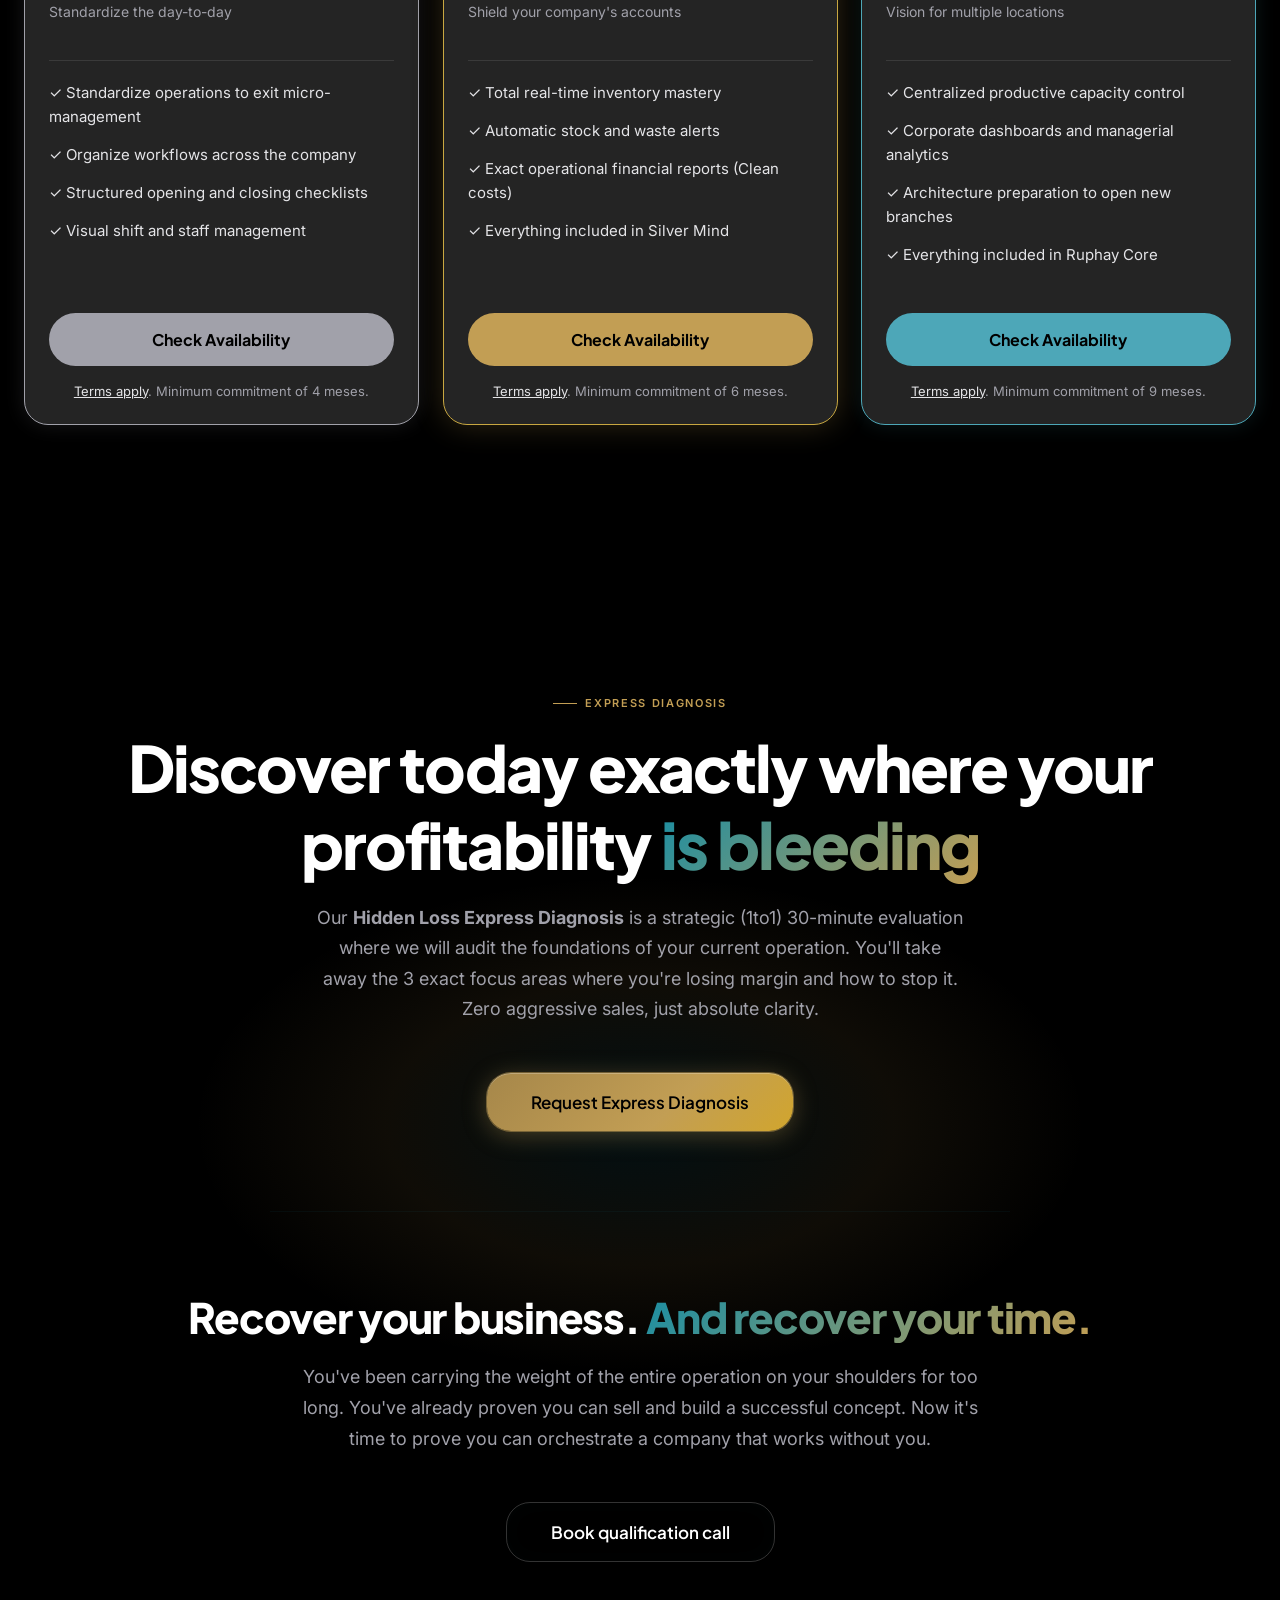
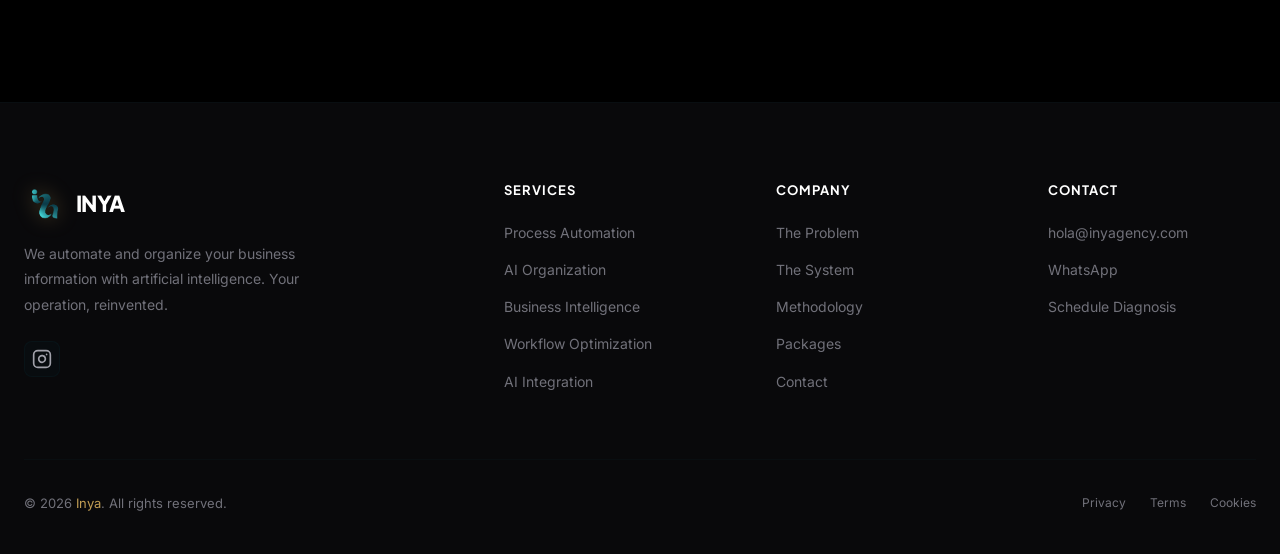
==== commit 13e4edac: "Add Turkish language button to index.html" ====
--- a/index.html
+++ b/index.html
@@ -47,6 +47,8 @@
         <button class="lang-btn" id="lang-de" onclick="setLang('de')">DE</button>
         <span class="lang-sep">|</span>
         <button class="lang-btn" id="lang-pt" onclick="setLang('pt')">PT</button>
+        <span class="lang-sep">|</span>
+        <button class="lang-btn" id="lang-tr" onclick="setLang('tr')">TR</button>
       </div>
 
       <button onclick="window.location.href='radiografia.html'" class="nav-cta" id="nav-cta-btn" data-i18n="nav_cta">Agendar Diagnóstico</button>
@@ -69,6 +71,7 @@
       <button class="lang-btn" id="mob-lang-en" onclick="setLang('en')">EN</button>
       <button class="lang-btn" id="mob-lang-de" onclick="setLang('de')">DE</button>
       <button class="lang-btn" id="mob-lang-pt" onclick="setLang('pt')">PT</button>
+      <button class="lang-btn" id="mob-lang-tr" onclick="setLang('tr')">TR</button>
     </div>
     <button onclick="closeMobileMenu(); window.location.href='radiografia.html';" class="btn btn-primary btn-lg" data-i18n="nav_cta">Agendar Diagnóstico</button>
   </div>
--- a/styles.css
+++ b/styles.css
@@ -527,12 +527,13 @@
   animation: fade-in-up 0.8s cubic-bezier(0.16,1,0.3,1) 0.1s both;
 }
 
-.hero-badge-dot {
+.hero-badge-dot.pulse {
   width: 8px; height: 8px;
   background: var(--gold-500);
   border-radius: 50%;
   animation: pulse-glow 2s ease-in-out infinite;
   flex-shrink: 0;
+animation: badge-pulse 2s ease-in-out infinite;
 }
 
 .hero-badge-icon {
@@ -1682,37 +1683,24 @@
 
 @media (max-width: 960px) {
   .who-grid {
-    display: flex;
-    overflow-x: auto;
-    scroll-snap-type: x mandatory;
+    display: grid;
+    grid-template-columns: 1fr;
     gap: 16px;
-    padding: 4px 0 24px 0;
-    scrollbar-width: none;
-    -webkit-overflow-scrolling: touch;
   }
-  .who-grid::-webkit-scrollbar { display: none; }
   .who-card {
-    min-width: 280px;
-    max-width: 85vw;
-    scroll-snap-align: center;
-    flex: 0 0 auto;
+    width: 100%;
+    max-width: 100%;
   }
 
   .packages-grid {
-    display: flex;
-    overflow-x: auto;
-    scroll-snap-type: x mandatory;
-    gap: 16px;
-    padding: 4px 0 24px 0;
-    scrollbar-width: none;
-    -webkit-overflow-scrolling: touch;
+    display: grid;
+    grid-template-columns: 1fr;
+    gap: 20px;
   }
-  .packages-grid::-webkit-scrollbar { display: none; }
   .spotify-card {
-    min-width: 280px;
-    max-width: 85vw;
-    scroll-snap-align: center;
-    flex: 0 0 auto;
+    width: 100%;
+    max-width: 100%;
+    min-width: unset;
   }
 }
 
@@ -2277,3 +2265,178 @@
   user-select: none;
 }
 
+
+@keyframes badge-pulse {
+  0%, 100% { opacity: 1; transform: scale(1); }
+  50% { opacity: 0.5; transform: scale(1.4); }
+}
+
+/* ============================================================
+   VIP ANIMATIONS — Premium Agency Layer
+   ============================================================ */
+
+/* ── GRAIN TEXTURE OVERLAY (luxury feel) ── */
+body::after {
+  content: '';
+  position: fixed; inset: 0; z-index: 9998;
+  pointer-events: none;
+  opacity: 0.032;
+  background-image: url("data:image/svg+xml,%3Csvg xmlns='http://www.w3.org/2000/svg' width='300' height='300'%3E%3Cfilter id='n'%3E%3CfeTurbulence type='fractalNoise' baseFrequency='0.85' numOctaves='4' stitchTiles='stitch'/%3E%3C/filter%3E%3Crect width='300' height='300' filter='url(%23n)'/%3E%3C/svg%3E");
+  background-repeat: repeat;
+  background-size: 200px 200px;
+}
+
+/* ── SPOTLIGHT CURSOR (hero only) ── */
+.hero {
+  --mx: 50%;
+  --my: 50%;
+}
+.hero::after {
+  content: '';
+  position: absolute; inset: 0; z-index: 0;
+  pointer-events: none;
+  background: radial-gradient(
+    700px circle at var(--mx) var(--my),
+    rgba(194,158,84,0.07) 0%,
+    transparent 60%
+  );
+  transition: background 0.05s;
+}
+.hero > * { position: relative; z-index: 1; }
+
+/* ── WORD REVEAL (split text stagger) ── */
+.word-wrap {
+  display: inline-block;
+  overflow: hidden;
+  vertical-align: bottom;
+}
+.word {
+  display: inline-block;
+  transform: translateY(110%);
+  opacity: 0;
+  animation: wordUp 0.7s cubic-bezier(0.16,1,0.3,1) forwards;
+}
+@keyframes wordUp {
+  to { transform: translateY(0); opacity: 1; }
+}
+
+/* ── 3D TILT (cards) ── */
+.flip-card,
+.who-card,
+.spotify-card,
+.process-step,
+.feature-card {
+  transform-style: preserve-3d;
+  will-change: transform;
+  transition: transform 0.5s cubic-bezier(0.16,1,0.3,1), box-shadow 0.5s;
+}
+
+/* ── MAGNETIC BUTTONS ── */
+.btn-primary,
+.btn-outline,
+.nav-cta {
+  will-change: transform;
+}
+
+/* ── ANIMATED GLOW BORDER (featured package) ── */
+@keyframes gold-glow-pulse {
+  0%, 100% {
+    box-shadow: 0 0 30px rgba(194,158,84,0.25), 0 0 0 1px rgba(194,158,84,0.4);
+  }
+  50% {
+    box-shadow: 0 0 60px rgba(194,158,84,0.45), 0 0 0 1px rgba(194,158,84,0.7), 0 0 100px rgba(194,158,84,0.15);
+  }
+}
+.spot-featured {
+  animation: gold-glow-pulse 3s ease-in-out infinite !important;
+}
+
+/* ── SCRAMBLE TEXT (section labels) ── */
+.section-label {
+  font-variant-numeric: tabular-nums;
+  letter-spacing: 0.15em;
+}
+
+/* ── FLOATING WHATSAPP BUTTON ── */
+.wa-float {
+  position: fixed;
+  bottom: 28px;
+  right: 28px;
+  z-index: 9997;
+  display: flex;
+  align-items: center;
+  gap: 0;
+  cursor: pointer;
+  filter: drop-shadow(0 4px 20px rgba(37,211,102,0.4));
+  transition: filter 0.3s, transform 0.3s;
+}
+.wa-float:hover {
+  filter: drop-shadow(0 6px 28px rgba(37,211,102,0.65));
+  transform: translateY(-3px) scale(1.04);
+}
+.wa-float:hover .wa-tooltip {
+  opacity: 1;
+  transform: translateX(0);
+  pointer-events: auto;
+}
+.wa-btn {
+  width: 58px; height: 58px;
+  border-radius: 50%;
+  background: linear-gradient(135deg, #25d366 0%, #128c5e 100%);
+  display: flex; align-items: center; justify-content: center;
+  border: none; cursor: pointer;
+  position: relative;
+  flex-shrink: 0;
+}
+.wa-btn::before {
+  content: '';
+  position: absolute; inset: -4px;
+  border-radius: 50%;
+  background: rgba(37,211,102,0.2);
+  animation: wa-ping 2.5s ease-in-out infinite;
+}
+@keyframes wa-ping {
+  0% { transform: scale(1); opacity: 0.6; }
+  70% { transform: scale(1.5); opacity: 0; }
+  100% { transform: scale(1.5); opacity: 0; }
+}
+.wa-btn svg {
+  width: 28px; height: 28px; fill: #fff;
+  position: relative; z-index: 1;
+}
+.wa-tooltip {
+  background: rgba(10,10,10,0.92);
+  backdrop-filter: blur(12px);
+  border: 1px solid rgba(37,211,102,0.25);
+  border-radius: 10px;
+  padding: 10px 16px;
+  margin-right: 12px;
+  opacity: 0;
+  transform: translateX(8px);
+  pointer-events: none;
+  transition: opacity 0.25s, transform 0.3s cubic-bezier(0.16,1,0.3,1);
+  white-space: nowrap;
+  order: -1;
+}
+.wa-tooltip strong {
+  display: block;
+  font-family: 'Plus Jakarta Sans', sans-serif;
+  font-size: 13px; font-weight: 700;
+  color: #fff; margin-bottom: 2px;
+}
+.wa-tooltip span {
+  font-size: 11px;
+  color: rgba(255,255,255,0.5);
+}
+
+@media (max-width: 480px) {
+  .wa-float { bottom: 20px; right: 16px; }
+  .wa-btn { width: 52px; height: 52px; }
+  .wa-tooltip { display: none; }
+}
+
+/* fadeInUp alias for JS-triggered animations */
+@keyframes fadeInUp {
+  from { opacity: 0; transform: translateY(18px); }
+  to   { opacity: 1; transform: none; }
+}
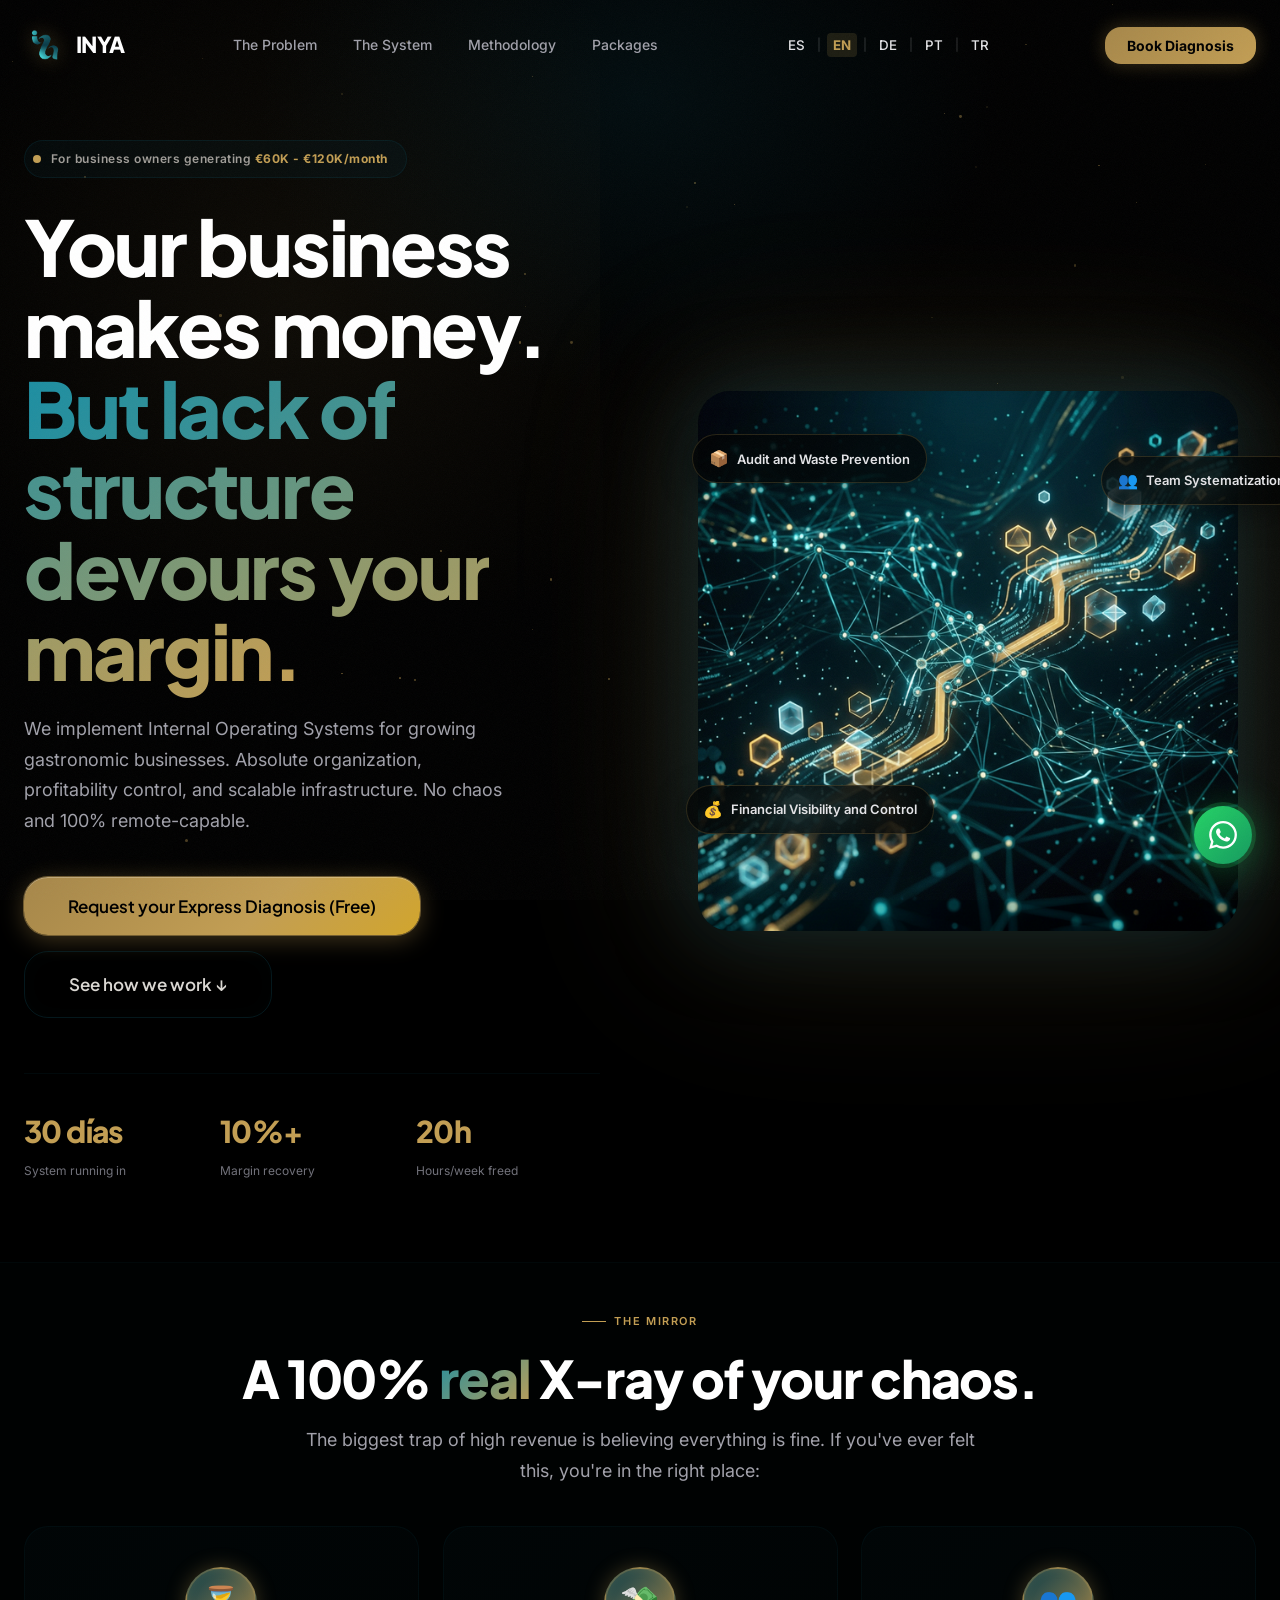
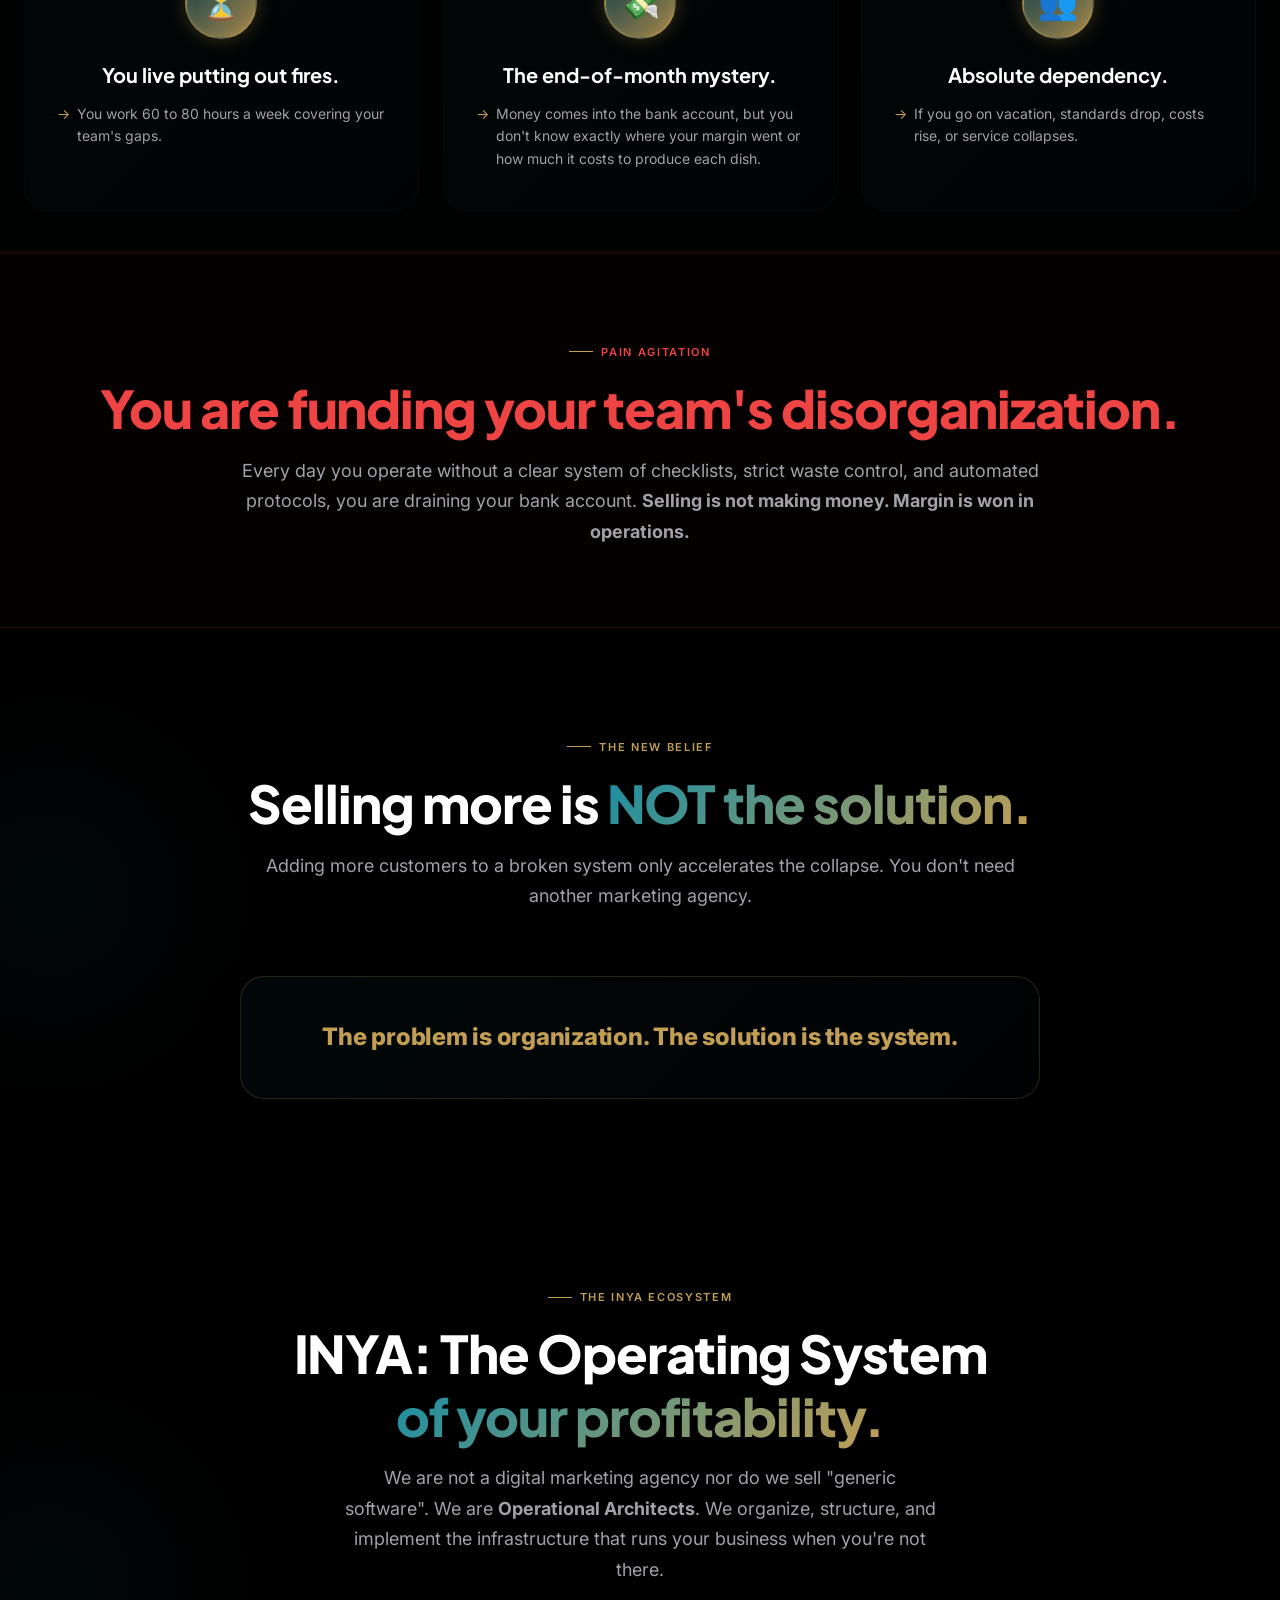
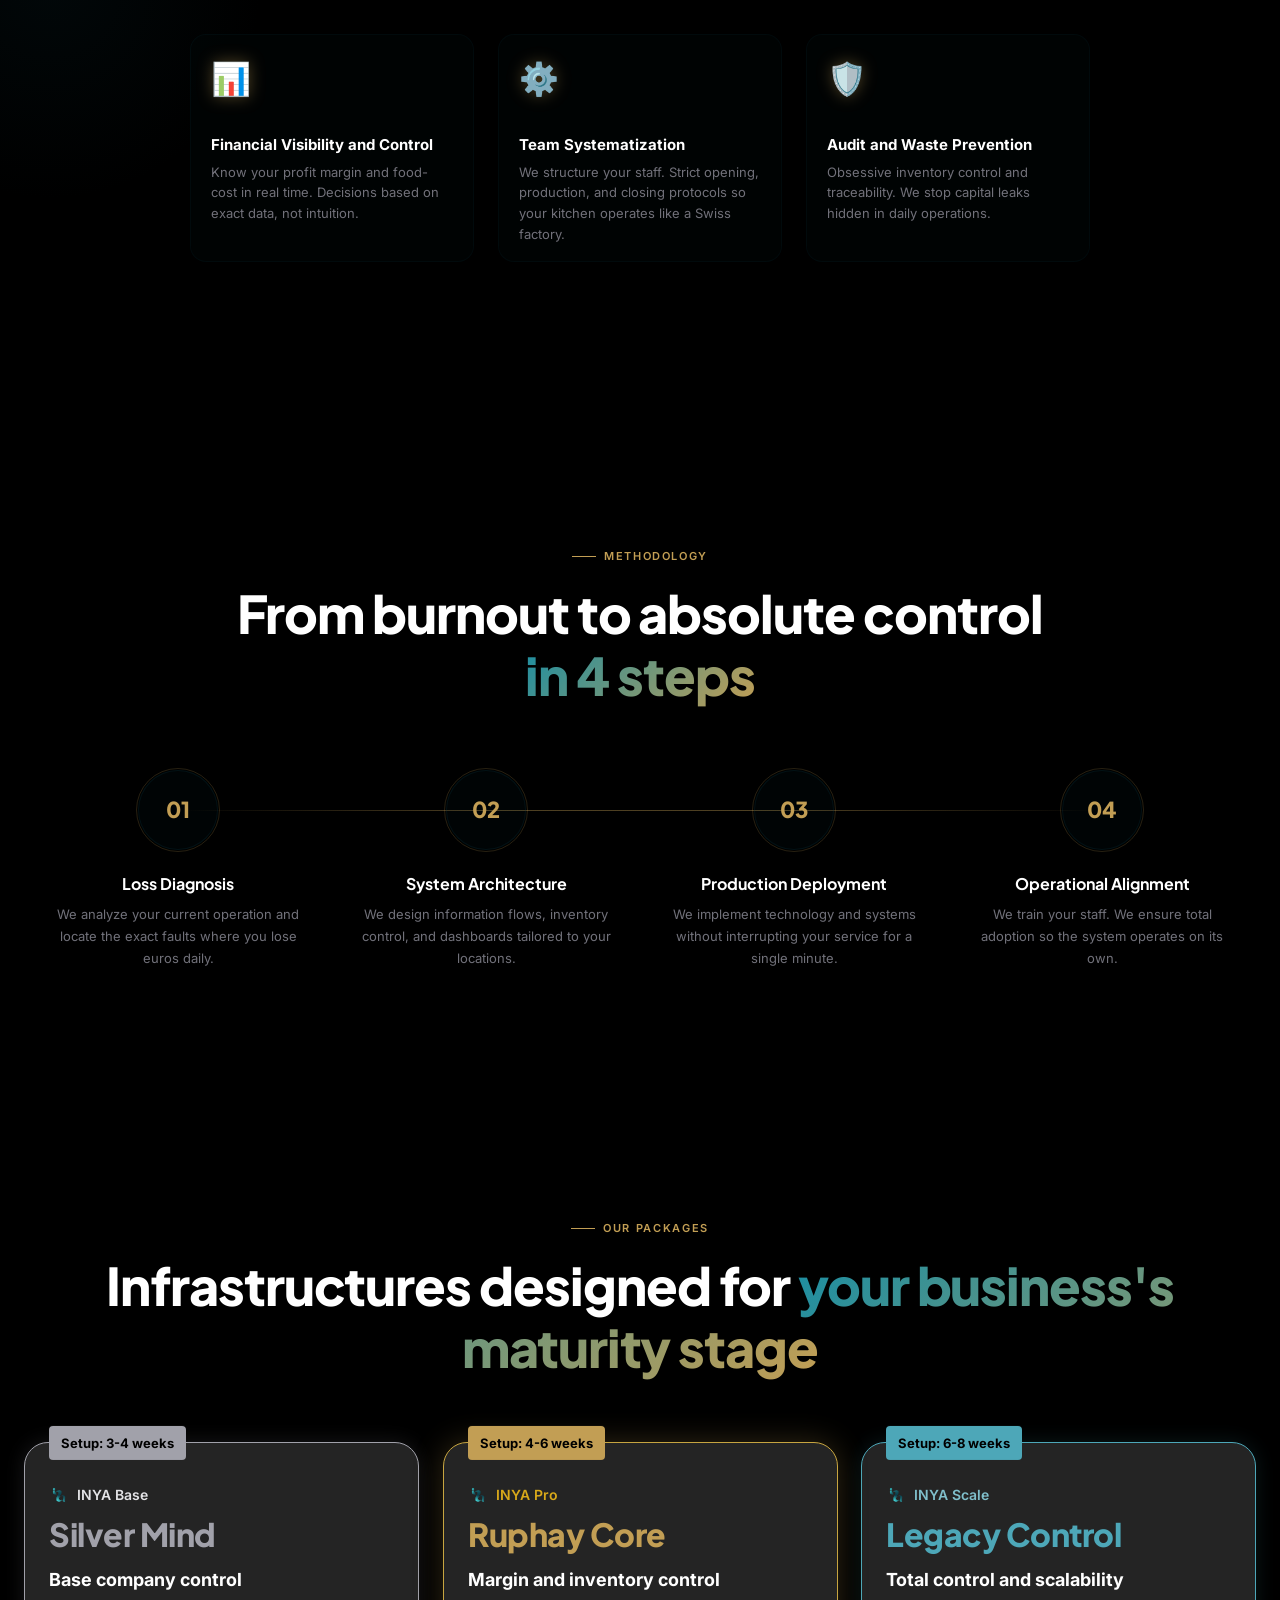
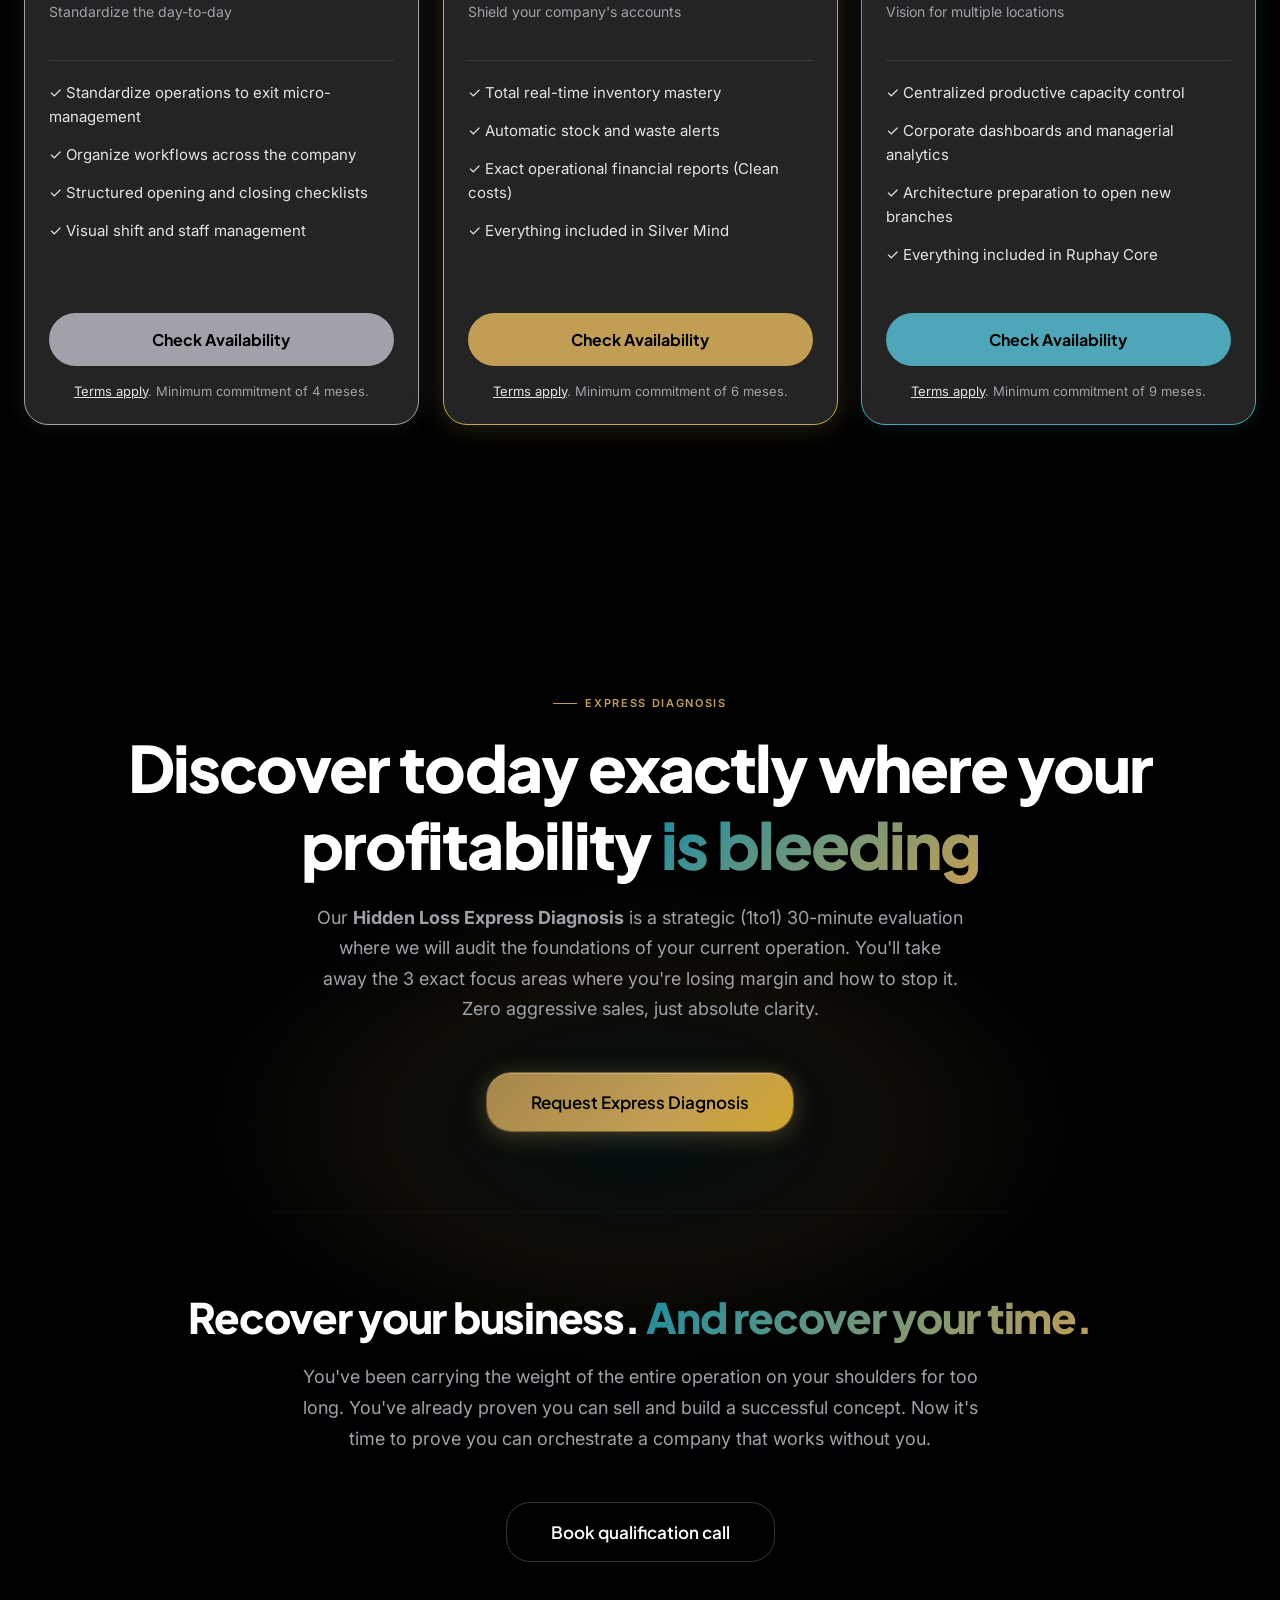
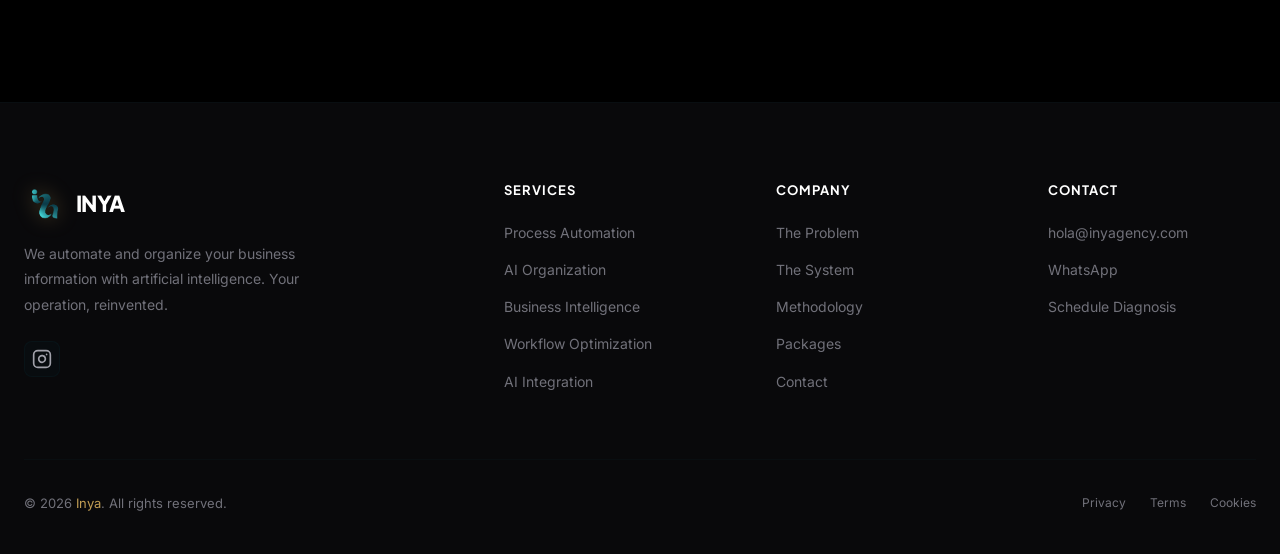
==== commit 6cd41617: "Update unit label for hero stat display" ====
--- a/index.html
+++ b/index.html
@@ -110,7 +110,7 @@
           <div class="hero-stats">
             <div class="hero-stat">
               <span class="hero-stat-value">
-                <span class="counter" data-target="30">0</span><span> días</span>
+                <span class="counter" data-target="30">0</span><span data-i18n="stat_1_unit"> días</span>
               </span>
               <span class="hero-stat-label" data-i18n="stat_1">Sistema funcionando</span>
             </div>
